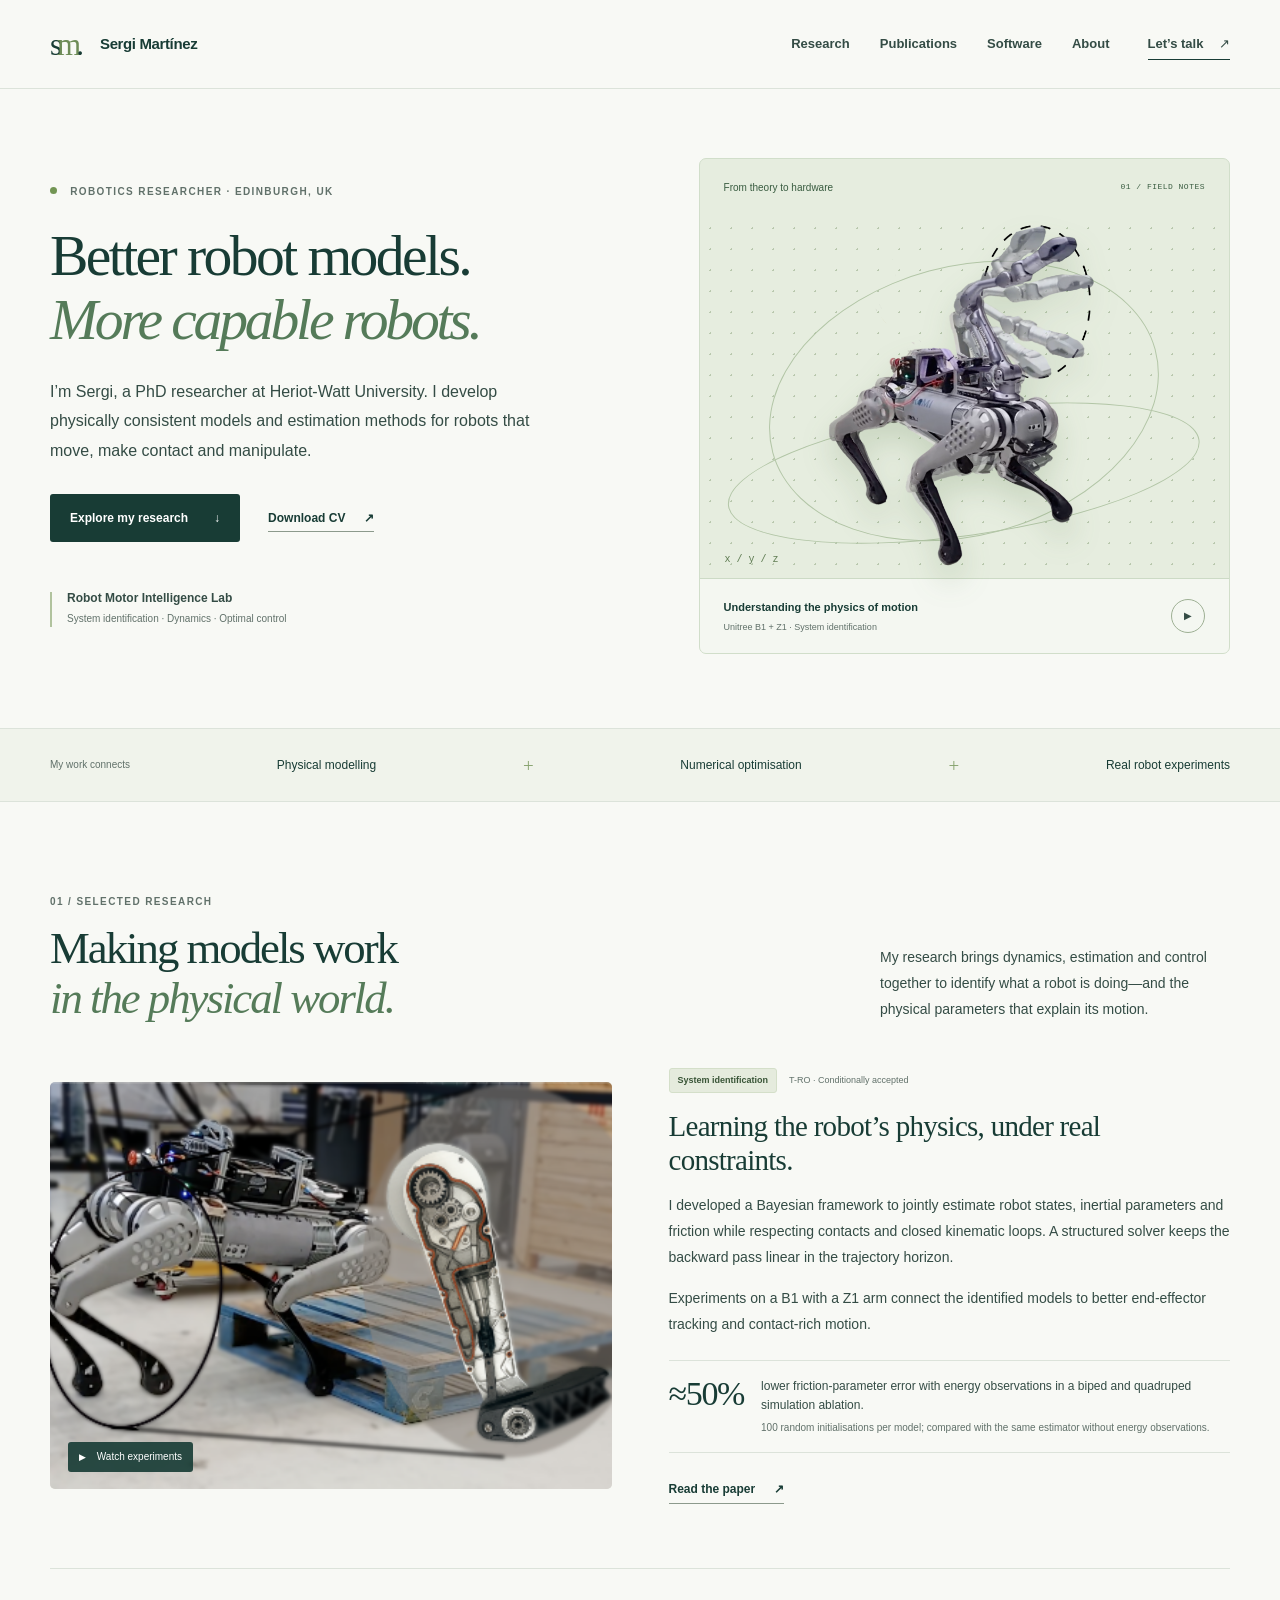
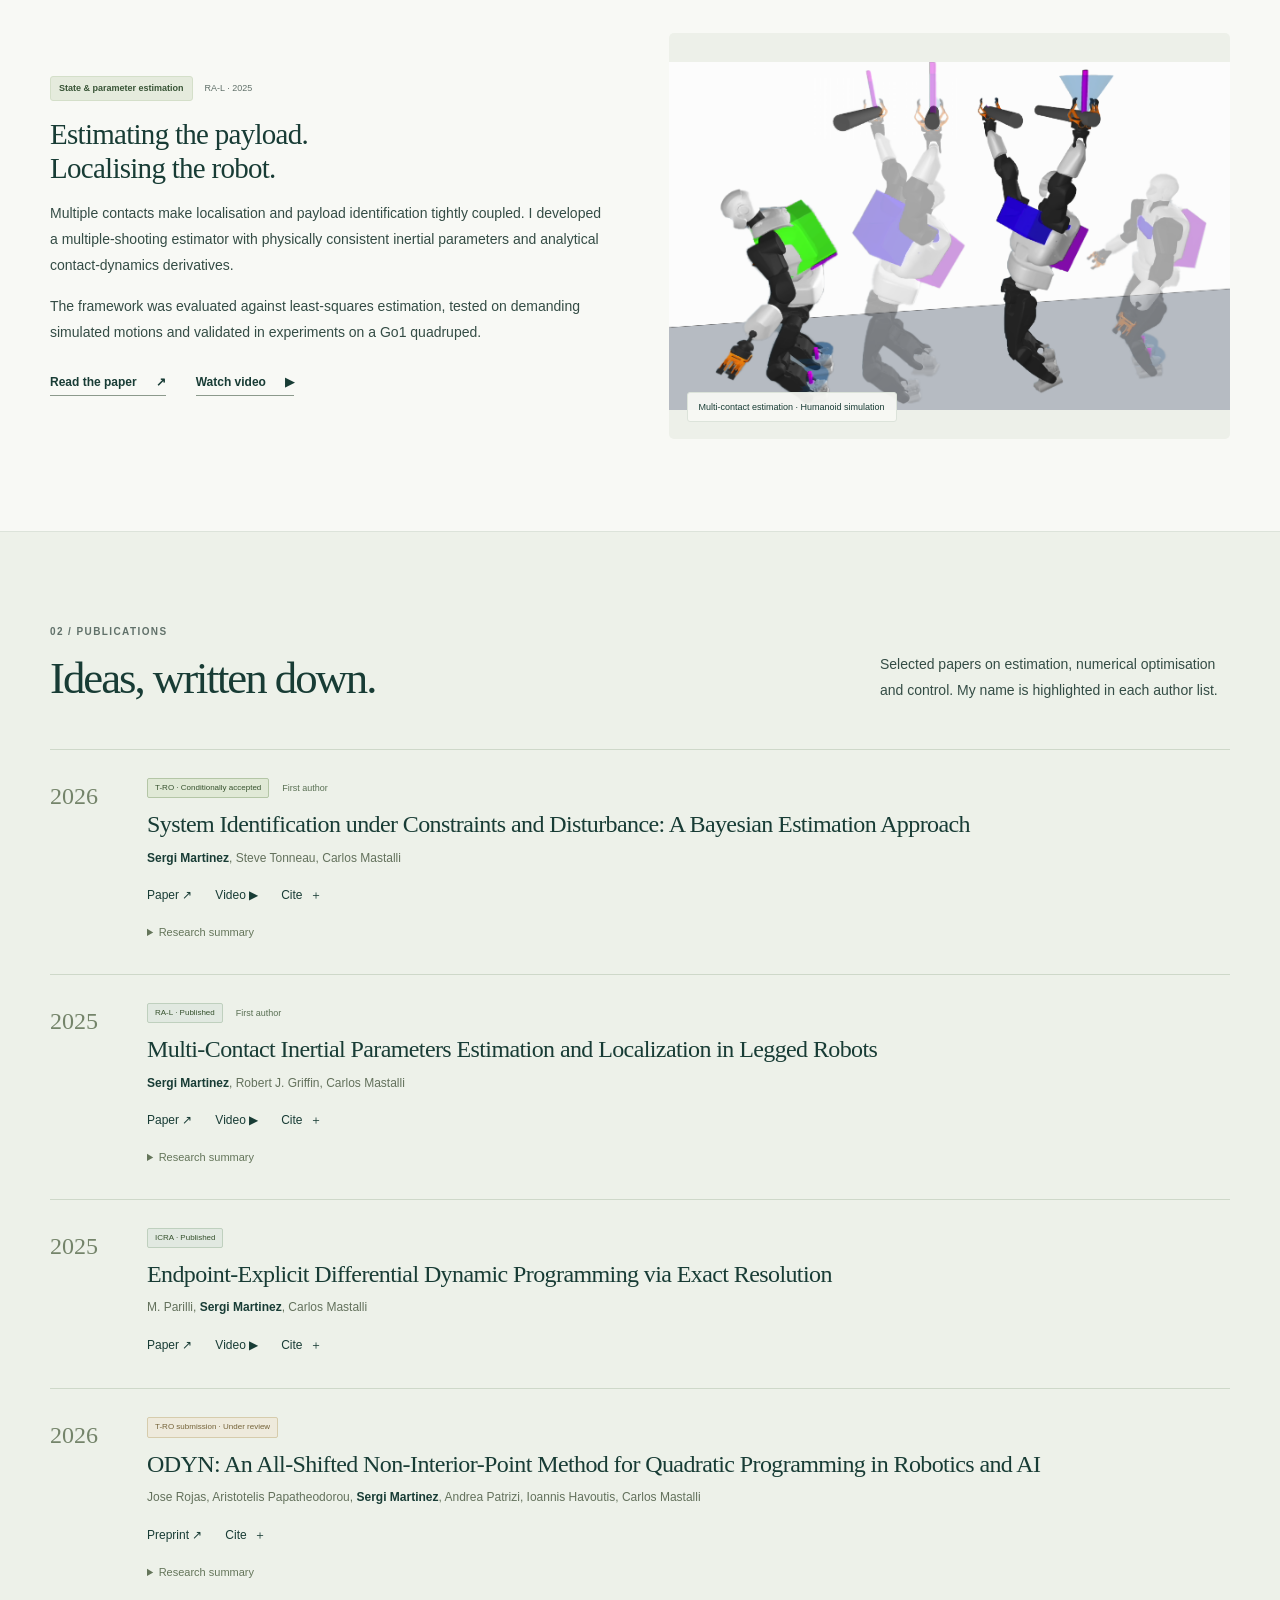
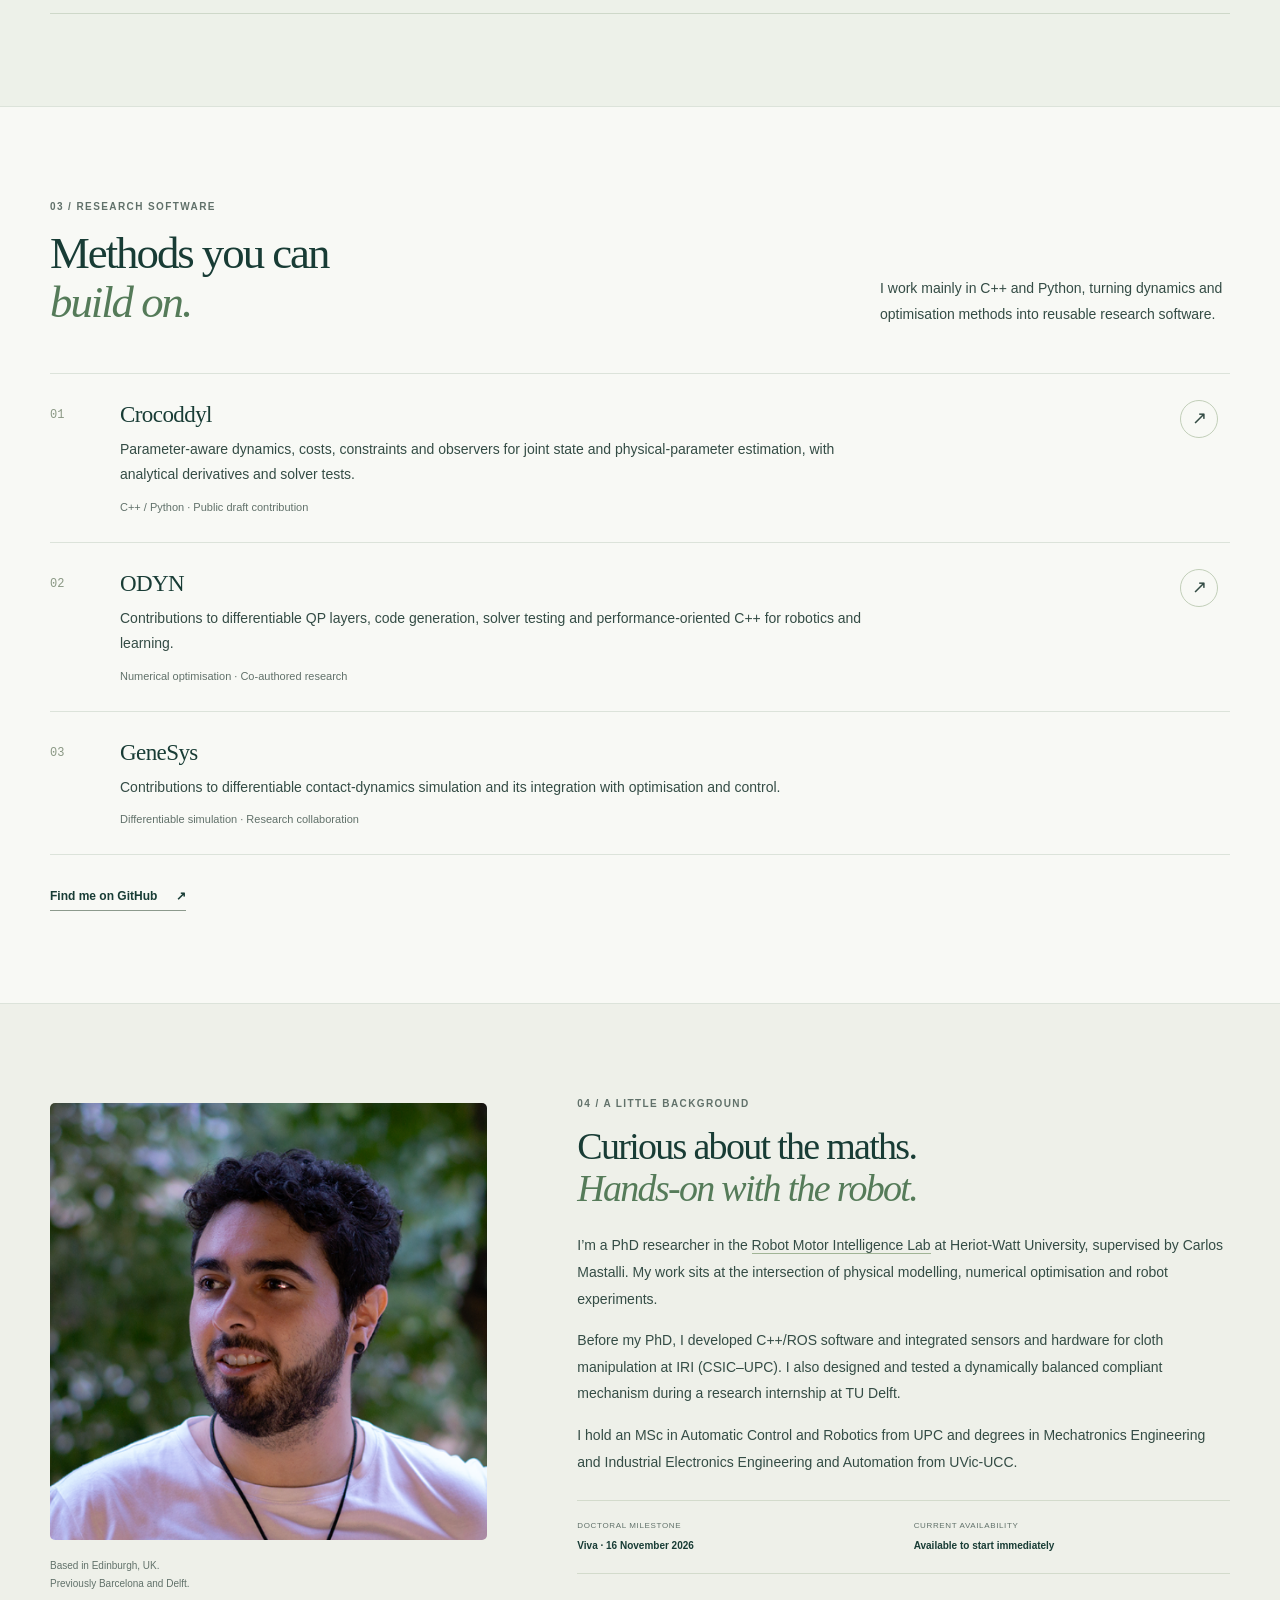
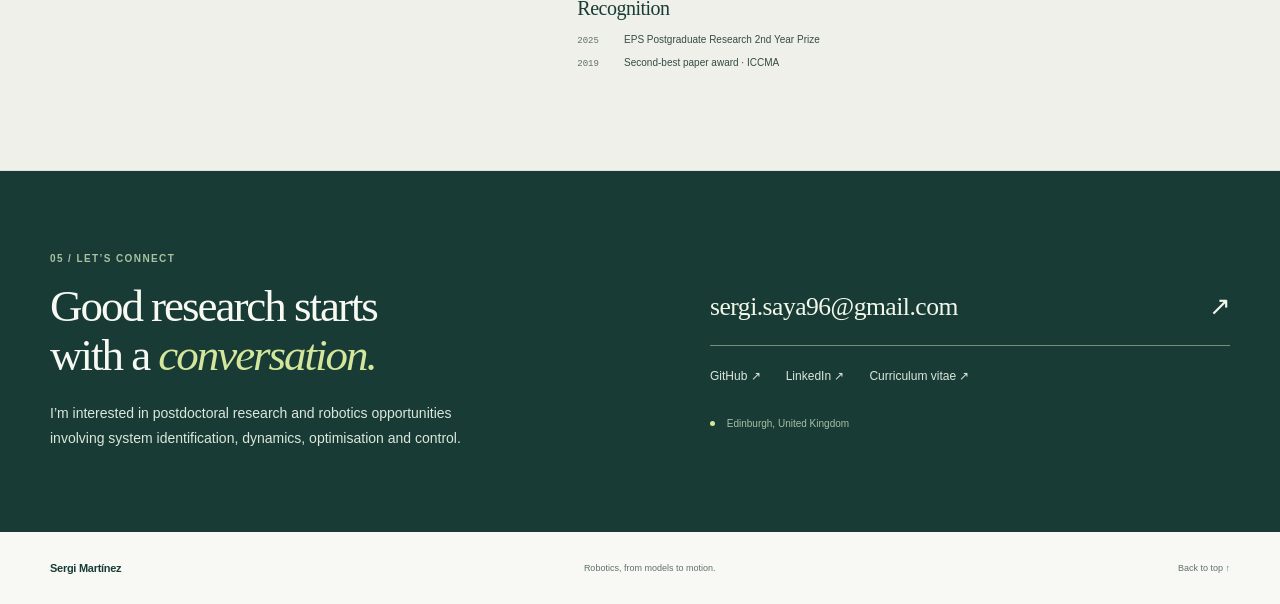
==== index.html @ 13519e44 "Build personal robotics research website" ====
<!doctype html>
<html lang="en">
  <head>
    <meta charset="utf-8" />
    <meta name="viewport" content="width=device-width, initial-scale=1" />
    <meta name="theme-color" content="#143d36" />
    <title>Sergi Martínez — Robotics Researcher</title>
    <meta
      name="description"
      content="Sergi Martínez is a robotics researcher working on system identification, contact dynamics and optimal control. Explore research, publications, software and robot experiments."
    />
    <link rel="canonical" href="https://sergim96.github.io/" />
    <meta property="og:type" content="website" />
    <meta property="og:title" content="Sergi Martínez — Robotics Researcher" />
    <meta
      property="og:description"
      content="Physically consistent models. More capable robots. Research in system identification, dynamics and optimal control."
    />
    <meta property="og:url" content="https://sergim96.github.io/" />
    <meta
      property="og:image"
      content="https://sergim96.github.io/assets/images/system-identification.png"
    />
    <meta name="twitter:card" content="summary_large_image" />
    <link rel="icon" href="assets/favicon.svg" type="image/svg+xml" />
    <link rel="stylesheet" href="assets/style.css" />
    <script src="assets/site.js" defer></script>
    <script type="application/ld+json">
      {
        "@context": "https://schema.org",
        "@type": "Person",
        "name": "Sergi Martínez",
        "url": "https://sergim96.github.io/",
        "image": "https://sergim96.github.io/assets/images/sergi-martinez.png",
        "jobTitle": "Robotics PhD researcher",
        "affiliation": {
          "@type": "CollegeOrUniversity",
          "name": "Heriot-Watt University"
        },
        "sameAs": [
          "https://github.com/Sergim96",
          "https://www.linkedin.com/in/sergi-mart%C3%ADnez-s%C3%A1nchez-69360b156",
          "https://www.romilab.org/team/sergi-martinez"
        ],
        "knowsAbout": [
          "System identification",
          "Robot dynamics",
          "Optimal control",
          "Robotic manipulation"
        ]
      }
    </script>
  </head>
  <body>
    <a class="skip-link" href="#main">Skip to content</a>
    <header class="site-header">
      <div class="container header-inner">
        <a class="wordmark" href="#home" aria-label="Sergi Martínez, home"
          ><span class="brand-mark" aria-hidden="true">s<span>m</span>.</span
          ><span>Sergi Martínez</span></a
        >
        <button
          class="menu-toggle"
          type="button"
          aria-expanded="false"
          aria-controls="main-nav"
        >
          Menu <span aria-hidden="true">＋</span>
        </button>
        <nav id="main-nav" class="main-nav" aria-label="Main navigation">
          <a href="#research">Research</a
          ><a href="#publications">Publications</a
          ><a href="#software">Software</a><a href="#about">About</a>
          <a class="nav-contact" href="#contact"
            >Let’s talk <span aria-hidden="true">↗</span></a
          >
        </nav>
      </div>
    </header>

    <main id="main">
      <section id="home" class="hero container" aria-labelledby="hero-title">
        <div class="hero-copy">
          <p class="eyebrow">
            <span class="status-dot" aria-hidden="true"></span> Robotics
            researcher · Edinburgh, UK
          </p>
          <h1 id="hero-title">
            Better robot models.<br /><em>More capable robots.</em>
          </h1>
          <p class="hero-intro">
            I’m Sergi, a PhD researcher at Heriot-Watt University. I develop
            physically consistent models and estimation methods for robots that
            move, make contact and manipulate.
          </p>
          <div class="hero-actions">
            <a class="button button-dark" href="#research"
              >Explore my research <span aria-hidden="true">↓</span></a
            ><a
              class="text-link"
              href="assets/Sergi-Martinez-CV.pdf"
              target="_blank"
              rel="noopener"
              >Download CV <span aria-hidden="true">↗</span></a
            >
          </div>
          <div class="hero-affiliation">
            <span class="affiliation-line" aria-hidden="true"></span>
            <p>
              <a href="https://www.romilab.org/" target="_blank" rel="noopener"
                >Robot Motor Intelligence Lab</a
              ><br /><span
                >System identification · Dynamics · Optimal control</span
              >
            </p>
          </div>
        </div>
        <figure class="hero-visual">
          <div class="visual-topline">
            <span>From theory to hardware</span
            ><span class="index-label">01 / FIELD NOTES</span>
          </div>
          <div class="robot-stage">
            <span class="orbit orbit-one" aria-hidden="true"></span
            ><span class="orbit orbit-two" aria-hidden="true"></span
            ><img
              src="assets/images/b1-z1.png"
              alt="Unitree B1 quadruped with a Z1 arm, showing the arm’s motion during a manipulation experiment"
              width="532"
              height="650"
              fetchpriority="high"
            /><span class="visual-coordinate" aria-hidden="true"
              >x / y / z</span
            >
          </div>
          <figcaption>
            <div>
              <strong>Understanding the physics of motion</strong
              ><span>Unitree B1 + Z1 · System identification</span>
            </div>
            <a
              class="play-link"
              href="https://youtu.be/ToTYp7mCkOQ"
              data-video="ToTYp7mCkOQ"
              aria-label="Watch system identification research video"
              ><span aria-hidden="true">▶</span></a
            >
          </figcaption>
        </figure>
      </section>

      <div class="research-strip">
        <div class="container strip-inner">
          <span class="strip-label">My work connects</span
          ><span>Physical modelling</span
          ><span class="strip-plus" aria-hidden="true">+</span
          ><span>Numerical optimisation</span
          ><span class="strip-plus" aria-hidden="true">+</span
          ><span>Real robot experiments</span>
        </div>
      </div>

      <section
        id="research"
        class="section container"
        aria-labelledby="research-title"
      >
        <div class="section-heading">
          <div>
            <p class="eyebrow">01 / Selected research</p>
            <h2 id="research-title">
              Making models work<br /><em>in the physical world.</em>
            </h2>
          </div>
          <p class="section-intro">
            My research brings dynamics, estimation and control together to
            identify what a robot is doing—and the physical parameters that
            explain its motion.
          </p>
        </div>
        <article class="research-feature">
          <a
            class="research-image"
            href="https://youtu.be/ToTYp7mCkOQ"
            data-video="ToTYp7mCkOQ"
            aria-label="Watch constrained system identification experiments"
            ><img
              src="assets/images/system-identification.png"
              alt="A Unitree B1 robot stepping onto a platform, with a visualisation of its internal leg mechanism"
              width="480"
              height="285"
              loading="lazy"
            /><span class="image-video-label"
              ><span aria-hidden="true">▶</span> Watch experiments</span
            ></a
          >
          <div class="research-copy">
            <p class="tag-line">
              <span class="tag">System identification</span
              ><span class="venue-note">T-RO · Conditionally accepted</span>
            </p>
            <h3>Learning the robot’s physics, under real constraints.</h3>
            <p>
              I developed a Bayesian framework to jointly estimate robot states,
              inertial parameters and friction while respecting contacts and
              closed kinematic loops. A structured solver keeps the backward
              pass linear in the trajectory horizon.
            </p>
            <p>
              Experiments on a B1 with a Z1 arm connect the identified models to
              better end-effector tracking and contact-rich motion.
            </p>
            <div class="research-result">
              <strong>≈50%</strong>
              <p>
                lower friction-parameter error with energy observations in a
                biped and quadruped simulation ablation.<span
                  >100 random initialisations per model; compared with the same
                  estimator without energy observations.</span
                >
              </p>
            </div>
            <a
              class="text-link"
              href="https://arxiv.org/abs/2602.16358"
              target="_blank"
              rel="noopener"
              >Read the paper <span aria-hidden="true">↗</span></a
            >
          </div>
        </article>
        <article class="research-feature research-feature-reverse">
          <div class="research-image research-image-light">
            <img
              src="assets/images/multi-contact.png"
              alt="A simulated Talos humanoid moving along monkey bars while identifying an unknown payload"
              width="2534"
              height="1570"
              loading="lazy"
            /><span class="image-caption"
              >Multi-contact estimation · Humanoid simulation</span
            >
          </div>
          <div class="research-copy">
            <p class="tag-line">
              <span class="tag">State &amp; parameter estimation</span
              ><span class="venue-note">RA-L · 2025</span>
            </p>
            <h3>Estimating the payload.<br />Localising the robot.</h3>
            <p>
              Multiple contacts make localisation and payload identification
              tightly coupled. I developed a multiple-shooting estimator with
              physically consistent inertial parameters and analytical
              contact-dynamics derivatives.
            </p>
            <p>
              The framework was evaluated against least-squares estimation,
              tested on demanding simulated motions and validated in experiments
              on a Go1 quadruped.
            </p>
            <div class="inline-links">
              <a
                class="text-link"
                href="https://doi.org/10.1109/LRA.2025.3550845"
                target="_blank"
                rel="noopener"
                >Read the paper <span aria-hidden="true">↗</span></a
              ><a
                class="text-link"
                href="https://youtu.be/nDOxTgeK_5o"
                data-video="nDOxTgeK_5o"
                >Watch video <span aria-hidden="true">▶</span></a
              >
            </div>
          </div>
        </article>
      </section>

      <section
        id="publications"
        class="section publications-section"
        aria-labelledby="publications-title"
      >
        <div class="container">
          <div class="section-heading">
            <div>
              <p class="eyebrow">02 / Publications</p>
              <h2 id="publications-title">Ideas, written down.</h2>
            </div>
            <p class="section-intro">
              Selected papers on estimation, numerical optimisation and control.
              My name is highlighted in each author list.
            </p>
          </div>
          <div class="publication-list">
            <article class="publication" id="pub-sysid">
              <span class="publication-year">2026</span>
              <div class="publication-body">
                <p class="publication-status">
                  <span class="status-pill">T-RO · Conditionally accepted</span
                  ><span>First author</span>
                </p>
                <h3>
                  <a
                    href="https://arxiv.org/abs/2602.16358"
                    target="_blank"
                    rel="noopener"
                    >System Identification under Constraints and Disturbance: A
                    Bayesian Estimation Approach</a
                  >
                </h3>
                <p class="authors">
                  <strong>Sergi Martinez</strong>, Steve Tonneau, Carlos
                  Mastalli
                </p>
                <div class="publication-links">
                  <a
                    href="https://arxiv.org/abs/2602.16358"
                    target="_blank"
                    rel="noopener"
                    >Paper ↗</a
                  ><a
                    href="https://youtu.be/ToTYp7mCkOQ"
                    data-video="ToTYp7mCkOQ"
                    >Video ▶</a
                  ><button type="button" data-citation="sysid">
                    Cite <span aria-hidden="true">＋</span>
                  </button>
                </div>
                <details>
                  <summary>Research summary</summary>
                  <p>
                    Joint state and physical-parameter estimation with inverse
                    dynamics, contact and loop-closure constraints, friction
                    models and energy observations. Validated in simulation and
                    on a Unitree B1 with a Z1 arm.
                  </p>
                </details>
              </div>
            </article>
            <article class="publication" id="pub-ral">
              <span class="publication-year">2025</span>
              <div class="publication-body">
                <p class="publication-status">
                  <span class="status-pill status-published"
                    >RA-L · Published</span
                  ><span>First author</span>
                </p>
                <h3>
                  <a
                    href="https://doi.org/10.1109/LRA.2025.3550845"
                    target="_blank"
                    rel="noopener"
                    >Multi-Contact Inertial Parameters Estimation and
                    Localization in Legged Robots</a
                  >
                </h3>
                <p class="authors">
                  <strong>Sergi Martinez</strong>, Robert J. Griffin, Carlos
                  Mastalli
                </p>
                <div class="publication-links">
                  <a
                    href="https://doi.org/10.1109/LRA.2025.3550845"
                    target="_blank"
                    rel="noopener"
                    >Paper ↗</a
                  ><a
                    href="https://youtu.be/nDOxTgeK_5o"
                    data-video="nDOxTgeK_5o"
                    >Video ▶</a
                  ><button type="button" data-citation="ral">
                    Cite <span aria-hidden="true">＋</span>
                  </button>
                </div>
                <details>
                  <summary>Research summary</summary>
                  <p>
                    A structured optimal estimator for robot localisation and
                    payload inertial parameters during multi-contact motion,
                    combining a physically consistent inertial manifold,
                    parametrised Riccati recursion and analytical derivatives.
                  </p>
                </details>
              </div>
            </article>
            <article class="publication" id="pub-icra">
              <span class="publication-year">2025</span>
              <div class="publication-body">
                <p class="publication-status">
                  <span class="status-pill status-published"
                    >ICRA · Published</span
                  >
                </p>
                <h3>
                  <a
                    href="https://ieeexplore.ieee.org/document/11128064"
                    target="_blank"
                    rel="noopener"
                    >Endpoint-Explicit Differential Dynamic Programming via
                    Exact Resolution</a
                  >
                </h3>
                <p class="authors">
                  M. Parilli, <strong>Sergi Martinez</strong>, Carlos Mastalli
                </p>
                <div class="publication-links">
                  <a
                    href="https://ieeexplore.ieee.org/document/11128064"
                    target="_blank"
                    rel="noopener"
                    >Paper ↗</a
                  ><a
                    href="https://youtu.be/RBohdOhgbWw"
                    data-video="RBohdOhgbWw"
                    >Video ▶</a
                  ><button type="button" data-citation="icra">
                    Cite <span aria-hidden="true">＋</span>
                  </button>
                </div>
              </div>
            </article>
            <article class="publication" id="pub-odyn">
              <span class="publication-year">2026</span>
              <div class="publication-body">
                <p class="publication-status">
                  <span class="status-pill status-review"
                    >T-RO submission · Under review</span
                  >
                </p>
                <h3>
                  <a
                    href="https://arxiv.org/abs/2602.16005"
                    target="_blank"
                    rel="noopener"
                    >ODYN: An All-Shifted Non-Interior-Point Method for
                    Quadratic Programming in Robotics and AI</a
                  >
                </h3>
                <p class="authors">
                  Jose Rojas, Aristotelis Papatheodorou,
                  <strong>Sergi Martinez</strong>, Andrea Patrizi, Ioannis
                  Havoutis, Carlos Mastalli
                </p>
                <div class="publication-links">
                  <a
                    href="https://arxiv.org/abs/2602.16005"
                    target="_blank"
                    rel="noopener"
                    >Preprint ↗</a
                  ><button type="button" data-citation="odyn">
                    Cite <span aria-hidden="true">＋</span>
                  </button>
                </div>
                <details>
                  <summary>Research summary</summary>
                  <p>
                    A quadratic programming solver for challenging optimisation
                    problems in robotics and AI, with applications to predictive
                    control, differentiable optimisation layers and contact
                    simulation.
                  </p>
                </details>
              </div>
            </article>
          </div>
        </div>
      </section>

      <section
        id="software"
        class="section container"
        aria-labelledby="software-title"
      >
        <div class="section-heading">
          <div>
            <p class="eyebrow">03 / Research software</p>
            <h2 id="software-title">Methods you can<br /><em>build on.</em></h2>
          </div>
          <p class="section-intro">
            I work mainly in C++ and Python, turning dynamics and optimisation
            methods into reusable research software.
          </p>
        </div>
        <div class="software-list">
          <article class="software-item">
            <span class="software-number">01</span>
            <div>
              <h3>Crocoddyl</h3>
              <p>
                Parameter-aware dynamics, costs, constraints and observers for
                joint state and physical-parameter estimation, with analytical
                derivatives and solver tests.
              </p>
              <span class="software-meta"
                >C++ / Python · Public draft contribution</span
              >
            </div>
            <a
              class="round-link"
              href="https://github.com/loco-3d/crocoddyl/pull/1525"
              target="_blank"
              rel="noopener"
              aria-label="View Crocoddyl draft pull request 1525"
              >↗</a
            >
          </article>
          <article class="software-item">
            <span class="software-number">02</span>
            <div>
              <h3>ODYN</h3>
              <p>
                Contributions to differentiable QP layers, code generation,
                solver testing and performance-oriented C++ for robotics and
                learning.
              </p>
              <span class="software-meta"
                >Numerical optimisation · Co-authored research</span
              >
            </div>
            <a
              class="round-link"
              href="https://arxiv.org/abs/2602.16005"
              target="_blank"
              rel="noopener"
              aria-label="Read the ODYN research paper"
              >↗</a
            >
          </article>
          <article class="software-item">
            <span class="software-number">03</span>
            <div>
              <h3>GeneSys</h3>
              <p>
                Contributions to differentiable contact-dynamics simulation and
                its integration with optimisation and control.
              </p>
              <span class="software-meta"
                >Differentiable simulation · Research collaboration</span
              >
            </div>
          </article>
        </div>
        <a
          class="text-link software-github"
          href="https://github.com/Sergim96"
          target="_blank"
          rel="noopener"
          >Find me on GitHub <span aria-hidden="true">↗</span></a
        >
      </section>

      <section
        id="about"
        class="section about-section"
        aria-labelledby="about-title"
      >
        <div class="container about-grid">
          <div class="about-portrait">
            <img
              src="assets/images/sergi-martinez.png"
              alt="Portrait of Sergi Martínez"
              width="539"
              height="501"
              loading="lazy"
            />
            <p>Based in Edinburgh, UK.<br />Previously Barcelona and Delft.</p>
          </div>
          <div class="about-copy">
            <p class="eyebrow">04 / A little background</p>
            <h2 id="about-title">
              Curious about the maths.<br /><em>Hands-on with the robot.</em>
            </h2>
            <p>
              I’m a PhD researcher in the
              <a href="https://www.romilab.org/" target="_blank" rel="noopener"
                >Robot Motor Intelligence Lab</a
              >
              at Heriot-Watt University, supervised by Carlos Mastalli. My work
              sits at the intersection of physical modelling, numerical
              optimisation and robot experiments.
            </p>
            <p>
              Before my PhD, I developed C++/ROS software and integrated sensors
              and hardware for cloth manipulation at IRI (CSIC–UPC). I also
              designed and tested a dynamically balanced compliant mechanism
              during a research internship at TU Delft.
            </p>
            <p>
              I hold an MSc in Automatic Control and Robotics from UPC and
              degrees in Mechatronics Engineering and Industrial Electronics
              Engineering and Automation from UVic-UCC.
            </p>
            <div class="about-facts">
              <div>
                <span>Doctoral milestone</span
                ><strong>Viva · 16 November 2026</strong>
              </div>
              <div>
                <span>Current availability</span
                ><strong>Available to start immediately</strong>
              </div>
            </div>
            <div class="recognition">
              <h3>Recognition</h3>
              <p><span>2025</span> EPS Postgraduate Research 2nd Year Prize</p>
              <p><span>2019</span> Second-best paper award · ICCMA</p>
            </div>
          </div>
        </div>
      </section>

      <section id="contact" class="contact-section">
        <div class="container contact-grid">
          <div>
            <p class="eyebrow">05 / Let’s connect</p>
            <h2>Good research starts<br />with a <em>conversation.</em></h2>
            <p>
              I’m interested in postdoctoral research and robotics opportunities
              involving system identification, dynamics, optimisation and
              control.
            </p>
          </div>
          <div class="contact-actions">
            <a class="contact-email" href="mailto:sergi.saya96@gmail.com"
              >sergi.saya96@gmail.com <span aria-hidden="true">↗</span></a
            >
            <div class="contact-socials">
              <a
                href="https://github.com/Sergim96"
                target="_blank"
                rel="noopener"
                >GitHub ↗</a
              ><a
                href="https://www.linkedin.com/in/sergi-mart%C3%ADnez-s%C3%A1nchez-69360b156"
                target="_blank"
                rel="noopener"
                >LinkedIn ↗</a
              ><a
                href="assets/Sergi-Martinez-CV.pdf"
                target="_blank"
                rel="noopener"
                >Curriculum vitae ↗</a
              >
            </div>
            <p class="contact-location">
              <span class="status-dot" aria-hidden="true"></span> Edinburgh,
              United Kingdom
            </p>
          </div>
        </div>
      </section>
    </main>

    <footer class="site-footer container">
      <a class="wordmark" href="#home">Sergi Martínez</a>
      <p>Robotics, from models to motion.</p>
      <a href="#home">Back to top ↑</a>
    </footer>
    <dialog
      id="video-dialog"
      class="media-dialog"
      aria-labelledby="video-title"
    >
      <div class="dialog-top">
        <h2 id="video-title">Research in motion</h2>
        <button
          class="dialog-close"
          type="button"
          data-close="video-dialog"
          aria-label="Close video"
        >
          ×
        </button>
      </div>
      <div id="video-player" class="video-player"></div>
      <p>
        <a
          id="video-external"
          href="https://www.youtube.com/"
          target="_blank"
          rel="noopener"
          >Watch on YouTube ↗</a
        >
      </p>
    </dialog>
    <dialog
      id="citation-dialog"
      class="citation-dialog"
      aria-labelledby="citation-title"
    >
      <div class="dialog-top">
        <h2 id="citation-title">Cite this work</h2>
        <button
          class="dialog-close"
          type="button"
          data-close="citation-dialog"
          aria-label="Close citation"
        >
          ×
        </button>
      </div>
      <pre id="citation-text" tabindex="0"></pre>
      <div class="citation-actions">
        <button id="copy-citation" class="button button-dark" type="button">
          Copy BibTeX</button
        ><span id="copy-status" role="status" aria-live="polite"></span>
      </div>
    </dialog>
  </body>
</html>
---- assets/style.css ----
@charset "UTF-8";
:root {
  --paper: #f8f9f5;
  --white: #fff;
  --ink: #183c35;
  --text: #344c45;
  --muted: #61716a;
  --line: #dce3da;
  --green: #dfe9db;
  --lime: #d4e69c;
  --serif: Georgia, "Times New Roman", serif;
  --sans: Inter, -apple-system, BlinkMacSystemFont, "Segoe UI", sans-serif;
  --max: 1180px;
}
* {
  box-sizing: border-box;
}
html {
  scroll-behavior: smooth;
  scroll-padding-top: 105px;
}
body {
  margin: 0;
  background: var(--paper);
  color: var(--text);
  font: 16px/1.65 var(--sans);
  -webkit-font-smoothing: antialiased;
}
button,
a {
  -webkit-tap-highlight-color: transparent;
}
a {
  color: inherit;
  text-decoration: none;
}
button {
  font: inherit;
  color: inherit;
}
button,
a,
summary {
  touch-action: manipulation;
}
a,
button,
summary {
  outline-offset: 5px;
}
a:focus-visible,
button:focus-visible,
summary:focus-visible {
  outline: 2px solid #4f7440;
}
a:hover {
  text-decoration-color: currentColor;
}
img {
  max-width: 100%;
  height: auto;
  display: block;
}
h1,
h2,
h3,
p,
figure {
  margin: 0;
}
h1,
h2,
h3 {
  color: var(--ink);
}
h1,
h2 {
  font-family: var(--serif);
  font-weight: 400;
  letter-spacing: -0.045em;
  line-height: 1.1;
}
h2 {
  font-size: clamp(34px, 3.5vw, 48px);
}
h3 {
  font-size: 24px;
  line-height: 1.28;
  letter-spacing: -0.025em;
  font-weight: 550;
}
h1 em,
h2 em {
  font-weight: 400;
  color: #557b59;
}
p + p {
  margin-top: 15px;
}
.container {
  width: min(var(--max), calc(100% - 96px));
  margin-inline: auto;
}
.skip-link {
  position: fixed;
  z-index: 100;
  left: 15px;
  top: -80px;
  background: var(--ink);
  color: #fff;
  padding: 10px 20px;
}
.skip-link:focus {
  top: 10px;
}
.site-header {
  position: sticky;
  z-index: 20;
  top: 0;
  background: rgba(248, 249, 245, 0.96);
  border-bottom: 1px solid var(--line);
  backdrop-filter: blur(16px);
}
.header-inner {
  height: 88px;
  display: flex;
  align-items: center;
  justify-content: space-between;
  gap: 24px;
}
.wordmark {
  display: inline-flex;
  align-items: center;
  gap: 13px;
  font-weight: 650;
  font-size: 15px;
  letter-spacing: -0.025em;
  color: var(--ink);
}
.brand-mark {
  font-family: var(--serif);
  font-size: 31px;
  font-weight: 400;
  letter-spacing: -5px;
  width: 37px;
  line-height: 1;
}
.brand-mark > span {
  color: #6e8c57;
}
.main-nav {
  display: flex;
  align-items: center;
  gap: 30px;
  font-size: 13px;
  font-weight: 550;
}
.main-nav > a {
  position: relative;
}
.main-nav > a:hover,
.main-nav > a[aria-current] {
  color: #486b3c;
}
.nav-contact {
  border-bottom: 1px solid var(--ink);
  padding: 5px 0;
  margin-left: 8px;
}
.nav-contact span {
  margin-left: 12px;
}
.menu-toggle {
  display: none;
}
.hero {
  display: grid;
  grid-template-columns: 1.1fr 1fr;
  gap: 64px;
  align-items: center;
  padding-top: 69px;
  padding-bottom: 74px;
}
.eyebrow {
  text-transform: uppercase;
  font-size: 10px;
  letter-spacing: 0.14em;
  font-weight: 650;
  color: var(--muted);
  line-height: 1.6;
}
.status-dot {
  width: 7px;
  height: 7px;
  border-radius: 50%;
  background: #729553;
  display: inline-block;
  margin-right: 9px;
  vertical-align: 1px;
}
.hero h1 {
  font-size: clamp(43px, 4.5vw, 62px);
  margin: 24px 0;
  line-height: 1.12;
}
.hero h1 em {
  white-space: nowrap;
  letter-spacing: -0.055em;
}
.hero-intro {
  max-width: 490px;
  font-size: 16px;
  line-height: 1.85;
}
.hero-actions {
  display: flex;
  align-items: center;
  gap: 28px;
  flex-wrap: wrap;
  margin-top: 29px;
}
.button {
  border: 1px solid transparent;
  display: inline-flex;
  align-items: center;
  justify-content: center;
  gap: 26px;
  min-height: 48px;
  padding: 11px 19px;
  border-radius: 3px;
  font-size: 12px;
  font-weight: 600;
  cursor: pointer;
  line-height: 1.5;
}
.button-dark {
  background: var(--ink);
  color: var(--white);
}
.button-dark:hover {
  background: #2e5549;
}
.text-link {
  font-size: 12px;
  font-weight: 600;
  display: inline-flex;
  align-items: center;
  gap: 19px;
  border-bottom: 1px solid #8c9a8c;
  line-height: 2.2;
  color: var(--ink);
}
.text-link:hover {
  border-color: var(--ink);
}
.hero-affiliation {
  display: flex;
  gap: 15px;
  align-items: center;
  margin-top: 47px;
  font-size: 12px;
}
.hero-affiliation a {
  font-weight: 600;
}
.hero-affiliation span:not(.affiliation-line) {
  font-size: 10px;
  color: var(--muted);
}
.affiliation-line {
  height: 35px;
  width: 2px;
  background: #b1c39e;
}
.hero-visual {
  border: 1px solid #d1deca;
  border-radius: 7px;
  background: #e6eddf;
  overflow: hidden;
  align-self: stretch;
  display: flex;
  flex-direction: column;
  min-height: 465px;
}
.visual-topline {
  display: flex;
  justify-content: space-between;
  gap: 16px;
  padding: 21px 24px;
  font-size: 10px;
  color: #395c40;
}
.index-label {
  font-family: monospace;
  font-size: 8px;
  letter-spacing: 0.06em;
  white-space: nowrap;
}
.robot-stage {
  position: relative;
  flex: 1;
  min-height: 338px;
  isolation: isolate;
  background-image: radial-gradient(#b9c8ae 1px, transparent 1px);
  background-size: 21px 21px;
}
.robot-stage > img {
  position: relative;
  height: 360px;
  width: 100%;
  object-fit: contain;
  object-position: center;
  z-index: 2;
  padding: 3px 25px 8px;
  filter: drop-shadow(0 16px 15px #466b3530);
}
.orbit {
  position: absolute;
  left: 50%;
  top: 51%;
  border: 1px solid #b3c6a7;
  border-radius: 50%;
  transform: translate(-50%, -50%) rotate(-15deg);
  z-index: 1;
}
.orbit-one {
  width: 75%;
  height: 75%;
}
.orbit-two {
  width: 90%;
  height: 35%;
  top: 71%;
  transform: translate(-50%, -50%) rotate(-8deg);
}
.visual-coordinate {
  position: absolute;
  bottom: 13px;
  left: 25px;
  font: 10px monospace;
  color: #5d7a50;
}
.hero-visual figcaption {
  display: flex;
  align-items: center;
  justify-content: space-between;
  gap: 15px;
  padding: 19px 24px;
  background: rgba(255, 255, 255, 0.56);
  border-top: 1px solid #ccdac5;
}
.hero-visual figcaption strong {
  display: block;
  color: var(--ink);
  font-size: 11px;
  font-weight: 600;
}
.hero-visual figcaption div > span {
  display: block;
  font-size: 9px;
  color: var(--muted);
  margin-top: 4px;
}
.play-link {
  height: 34px;
  width: 34px;
  display: grid;
  place-items: center;
  border: 1px solid #9eb094;
  border-radius: 50%;
  font-size: 10px;
  flex-shrink: 0;
}
.play-link:hover {
  background: var(--ink);
  color: #fff;
}
.research-strip {
  border-block: 1px solid var(--line);
  background: #f0f3eb;
}
.strip-inner {
  display: flex;
  align-items: center;
  justify-content: space-between;
  gap: 16px;
  min-height: 72px;
  color: var(--ink);
  font-size: 12px;
  font-weight: 500;
}
.strip-label {
  font-size: 10px;
  color: var(--muted);
  font-weight: 400;
}
.strip-plus {
  font-family: var(--serif);
  font-size: 19px;
  color: #87a36e;
}
.section {
  padding-block: 92px;
}
.section-heading {
  display: flex;
  align-items: flex-end;
  justify-content: space-between;
  gap: 70px;
  margin-bottom: 45px;
}
.section-heading h2 {
  margin-top: 14px;
}
.section-intro {
  max-width: 350px;
  font-size: 14px;
  line-height: 1.85;
}
.research-feature {
  display: grid;
  grid-template-columns: 1fr 1fr;
  gap: 57px;
  align-items: center;
}
.research-feature + .research-feature {
  margin-top: 64px;
  padding-top: 64px;
  border-top: 1px solid var(--line);
}
.research-image {
  position: relative;
  min-width: 0;
  display: block;
  overflow: hidden;
  border-radius: 5px;
  background: #e9e9e2;
  aspect-ratio: 1.38;
}
.research-image > img {
  width: 100%;
  height: 100%;
  object-fit: cover;
}
.research-image:hover .image-video-label {
  background: #183c35;
}
.image-video-label,
.image-caption {
  position: absolute;
  left: 18px;
  bottom: 17px;
  border-radius: 3px;
  padding: 7px 11px;
  color: #fff;
  font-size: 10px;
  background: #183c35e8;
}
.image-video-label > span {
  margin-right: 8px;
  font-size: 9px;
}
.research-image-light {
  background: #edf0e9;
}
.research-image-light > img {
  object-fit: contain;
}
.image-caption {
  background: #f8f9f5ed;
  color: var(--ink);
  border: 1px solid var(--line);
  font-size: 9px;
}
.research-copy h3 {
  font-family: var(--serif);
  font-size: 29px;
  font-weight: 400;
  line-height: 1.18;
  margin: 16px 0;
}
.research-copy > p:not(.tag-line) {
  font-size: 14px;
  line-height: 1.85;
}
.tag-line {
  display: flex;
  align-items: center;
  gap: 12px;
  flex-wrap: wrap;
  font-size: 9px;
}
.tag {
  background: #e5ebdd;
  border: 1px solid #d4dfc9;
  padding: 4px 8px;
  border-radius: 3px;
  color: #385436;
  font-weight: 550;
}
.venue-note {
  color: var(--muted);
  font-size: 9px;
}
.research-result {
  margin-block: 22px;
  display: flex;
  gap: 17px;
  align-items: flex-start;
  padding: 16px 0;
  border-block: 1px solid var(--line);
}
.research-result > strong {
  font: 34px/1 var(--serif);
  letter-spacing: -0.04em;
  color: var(--ink);
  flex-shrink: 0;
}
.research-result > p {
  font-size: 12px;
  line-height: 1.6;
}
.research-result p > span {
  display: block;
  font-size: 10px;
  color: var(--muted);
  margin-top: 5px;
}
.research-feature-reverse > .research-image {
  order: 2;
}
.inline-links {
  display: flex;
  gap: 30px;
  margin-top: 23px;
  flex-wrap: wrap;
}
.publications-section {
  background: #edf1e9;
  border-block: 1px solid var(--line);
}
.publication {
  display: grid;
  grid-template-columns: 70px 1fr;
  gap: 27px;
  padding: 28px 0;
  border-top: 1px solid #ced8c9;
}
.publication:last-child {
  border-bottom: 1px solid #ced8c9;
}
.publication-year {
  font-family: var(--serif);
  font-size: 24px;
  line-height: 1.5;
  color: #74846a;
}
.publication h3 {
  font-family: var(--serif);
  font-size: 24px;
  font-weight: 400;
  line-height: 1.3;
  max-width: 920px;
  margin: 11px 0 8px;
}
.publication h3 > a:hover {
  text-decoration: underline;
  text-decoration-thickness: 1px;
  text-underline-offset: 4px;
}
.publication-status {
  display: flex;
  align-items: center;
  gap: 13px;
  font-size: 9px;
  color: #5a7054;
}
.status-pill {
  border: 1px solid #b4c6a6;
  border-radius: 2px;
  padding: 3px 7px;
  background: #e0e9d6;
  color: #36522e;
  font-size: 8px;
  line-height: 1.6;
}
.status-published {
  background: #e1e9e1;
  border-color: #bfd0be;
}
.status-review {
  background: #eeeadc;
  border-color: #d6ccac;
  color: #756339;
}
.authors {
  font-size: 12px;
  color: #63715c;
}
.authors strong {
  font-weight: 600;
  color: var(--ink);
}
.publication-links {
  display: flex;
  gap: 23px;
  align-items: center;
  margin-top: 13px;
  font-size: 12px;
  color: var(--ink);
}
.publication-links a,
.publication-links button {
  min-height: 29px;
  display: inline-flex;
  align-items: center;
}
.publication-links a:hover {
  text-decoration: underline;
}
.publication-links button {
  border: 0;
  background: none;
  padding: 0;
  cursor: pointer;
  gap: 7px;
  font-size: 12px;
}
html:not(.js) [data-citation] {
  display: none;
}
.publication-links button:hover {
  text-decoration: underline;
}
.publication details {
  margin-top: 9px;
  font-size: 11px;
}
.publication summary {
  cursor: pointer;
  display: list-item;
  color: #64755a;
  font-size: 11px;
  width: max-content;
  padding: 4px 0;
}
.publication details > p {
  padding: 10px 0 0;
  max-width: 780px;
  font-size: 13px;
  line-height: 1.85;
}
.software-list {
  border-top: 1px solid var(--line);
}
.software-item {
  display: grid;
  grid-template-columns: 50px 1fr 50px;
  gap: 20px;
  padding: 26px 0;
  border-bottom: 1px solid var(--line);
  align-items: start;
}
.software-number {
  font: 12px/2.6 monospace;
  color: #8a9884;
}
.software-item h3 {
  font-size: 23px;
  font-family: var(--serif);
  font-weight: 400;
  margin-bottom: 8px;
}
.software-item p {
  font-size: 14px;
  max-width: 770px;
  line-height: 1.8;
}
.software-meta {
  display: block;
  font-size: 11px;
  color: var(--muted);
  margin-top: 10px;
}
.round-link {
  display: grid;
  place-items: center;
  width: 38px;
  height: 38px;
  border: 1px solid #c2cfb9;
  border-radius: 50%;
  font-size: 18px;
}
.round-link:hover {
  background: var(--ink);
  color: white;
}
.software-github {
  margin-top: 28px;
}
.about-section {
  background: #eef0e9;
  border-block: 1px solid var(--line);
}
.about-grid {
  display: grid;
  grid-template-columns: 0.67fr 1fr;
  gap: 90px;
  align-items: start;
}
.about-portrait {
  padding-top: 7px;
}
.about-portrait img {
  border-radius: 5px;
  width: 100%;
  aspect-ratio: 1;
  object-fit: cover;
  object-position: center top;
}
.about-portrait > p {
  font-size: 10px;
  line-height: 1.8;
  color: var(--muted);
  margin-top: 17px;
}
.about-copy h2 {
  font-size: 38px;
  margin: 14px 0 23px;
}
.about-copy > p:not(.eyebrow) {
  font-size: 14px;
  line-height: 1.9;
}
.about-copy > p > a {
  border-bottom: 1px solid #a1b496;
}
.about-facts {
  display: grid;
  grid-template-columns: 1fr 1fr;
  gap: 20px;
  border-block: 1px solid #d3dbcc;
  margin-top: 25px;
  padding-block: 18px;
}
.about-facts span {
  display: block;
  text-transform: uppercase;
  font-size: 8px;
  letter-spacing: 0.08em;
  color: var(--muted);
}
.about-facts strong {
  font-size: 10px;
  font-weight: 550;
  color: var(--ink);
  display: block;
  margin-top: 6px;
}
.recognition {
  margin-top: 23px;
}
.recognition h3 {
  font: 20px var(--serif);
  margin-bottom: 12px;
}
.recognition > p {
  font-size: 10px;
  margin: 6px 0;
}
.recognition > p > span {
  display: inline-block;
  width: 44px;
  color: var(--muted);
  font-family: monospace;
  font-size: 9px;
}
.contact-section {
  padding-block: 80px;
  background: var(--ink);
  color: #dce6db;
}
.contact-grid {
  display: grid;
  grid-template-columns: 1fr 1fr;
  gap: 90px;
  align-items: center;
}
.contact-section h2 {
  color: #f8f9f3;
  font-size: 45px;
  margin: 15px 0 20px;
}
.contact-section h2 em {
  color: var(--lime);
}
.contact-section .eyebrow {
  color: #a9c1a1;
}
.contact-section p:not(.eyebrow) {
  font-size: 14px;
  line-height: 1.85;
  max-width: 420px;
}
.contact-actions {
  padding-left: 25px;
}
.contact-email {
  font-family: var(--serif);
  font-size: clamp(19px, 2vw, 27px);
  letter-spacing: -0.02em;
  display: flex;
  justify-content: space-between;
  gap: 20px;
  padding-block: 17px;
  border-bottom: 1px solid #749177;
  color: #f2f7e9;
}
.contact-email:hover {
  color: var(--lime);
}
.contact-socials {
  display: flex;
  gap: 25px;
  font-size: 12px;
  margin: 21px 0 28px;
  flex-wrap: wrap;
}
.contact-socials a:hover {
  text-decoration: underline;
}
.contact-location {
  font-size: 10px !important;
  color: #a6bfa5;
}
.contact-location .status-dot {
  background: var(--lime);
  width: 5px;
  height: 5px;
}
.site-footer {
  display: flex;
  justify-content: space-between;
  align-items: center;
  gap: 24px;
  padding-block: 27px;
  font-size: 9px;
  color: var(--muted);
}
.site-footer .wordmark {
  font-size: 11px;
}
.site-footer > a:last-child {
  font-size: 9px;
}
.site-footer > a:last-child:hover {
  text-decoration: underline;
}
.media-dialog,
.citation-dialog {
  position: fixed;
  border: 1px solid var(--line);
  border-radius: 7px;
  background: var(--paper);
  padding: 22px;
  color: var(--text);
  max-height: 90dvh;
  max-width: calc(100vw - 32px);
  overflow: auto;
}
.media-dialog {
  width: 920px;
}
.citation-dialog {
  width: 740px;
}
.media-dialog::backdrop,
.citation-dialog::backdrop {
  background: rgba(10, 30, 22, 0.78);
  backdrop-filter: blur(4px);
}
.dialog-top {
  display: flex;
  align-items: center;
  justify-content: space-between;
  gap: 20px;
  margin-bottom: 17px;
}
.dialog-top h2 {
  font: 25px var(--serif);
  letter-spacing: -0.02em;
}
.dialog-close {
  border: 1px solid #b7c7ad;
  border-radius: 50%;
  background: none;
  cursor: pointer;
  width: 35px;
  height: 35px;
  font-size: 24px;
  line-height: 1;
}
.dialog-close:hover {
  background: var(--green);
}
.video-player {
  aspect-ratio: 16/9;
  background: #142a21;
  border-radius: 3px;
  overflow: hidden;
}
.video-player iframe {
  width: 100%;
  height: 100%;
  border: 0;
}
.media-dialog > p {
  margin-top: 15px;
  font-size: 12px;
}
.citation-dialog pre {
  padding: 20px;
  background: #edf1e7;
  border: 1px solid var(--line);
  font: 11px/1.8 monospace;
  white-space: pre-wrap;
  overflow-wrap: anywhere;
  max-height: 50dvh;
  overflow: auto;
}
.citation-actions {
  display: flex;
  align-items: center;
  gap: 20px;
  margin-top: 18px;
  font-size: 11px;
}
body.dialog-open {
  overflow: hidden;
}
@media (min-width: 1500px) {
  .hero {
    padding-top: 82px;
    padding-bottom: 85px;
  }
  .hero h1 {
    font-size: 64px;
  }
}
@media (max-width: 1120px) {
  .container {
    width: calc(100% - 64px);
  }
  .hero {
    gap: 35px;
  }
  .hero h1 {
    font-size: 48px;
  }
  .hero h1 em {
    white-space: normal;
  }
  .hero-intro {
    font-size: 14px;
  }
  .main-nav {
    gap: 23px;
  }
  .hero-visual {
    min-height: 440px;
  }
  .robot-stage > img {
    height: 335px;
  }
  .robot-stage {
    min-height: 310px;
  }
  .section-heading {
    gap: 45px;
  }
  .research-feature {
    gap: 36px;
  }
  .research-copy h3 {
    font-size: 27px;
  }
  .about-grid {
    gap: 55px;
  }
  .contact-grid {
    gap: 45px;
  }
  .contact-actions {
    padding-left: 0;
  }
  .contact-section h2 {
    font-size: 40px;
  }
}
@media (max-width: 780px) {
  html {
    scroll-padding-top: 85px;
  }
  .container {
    width: calc(100% - 40px);
  }
  .header-inner {
    height: auto;
    min-height: 72px;
    flex-wrap: wrap;
    gap: 0;
  }
  .wordmark {
    font-size: 14px;
  }
  .main-nav {
    width: 100%;
    gap: 16px;
    padding: 6px 0 17px;
    flex-wrap: wrap;
    justify-content: space-between;
    font-size: 11px;
  }
  .nav-contact {
    margin-left: 0;
    padding: 0;
  }
  .js .menu-toggle {
    display: flex;
    align-items: center;
    gap: 14px;
    background: none;
    border: 1px solid var(--line);
    border-radius: 3px;
    font-size: 11px;
    padding: 7px 11px;
    cursor: pointer;
  }
  .js .main-nav {
    display: none;
  }
  .js .main-nav.is-open {
    display: flex;
  }
  .hero {
    grid-template-columns: 1fr;
    padding-block: 43px;
    gap: 34px;
  }
  .hero h1 {
    font-size: clamp(41px, 8vw, 64px);
    max-width: 640px;
    margin-block: 19px;
  }
  .hero h1 em {
    white-space: normal;
  }
  .hero-intro {
    font-size: 14px;
    max-width: 560px;
  }
  .hero-actions {
    margin-top: 24px;
  }
  .hero-affiliation {
    margin-top: 29px;
  }
  .hero-visual {
    min-height: 430px;
    max-width: 580px;
    width: 100%;
    justify-self: center;
  }
  .robot-stage > img {
    height: 330px;
  }
  .visual-topline {
    padding: 17px 22px;
  }
  .hero-visual figcaption {
    padding: 16px 22px;
  }
  .strip-inner {
    min-height: 74px;
    gap: 10px;
    font-size: 9px;
    flex-wrap: wrap;
    justify-content: center;
    padding-block: 14px;
  }
  .strip-label {
    width: 100%;
    text-align: center;
    font-size: 8px;
  }
  .strip-plus {
    font-size: 15px;
  }
  .section {
    padding-block: 60px;
  }
  .section-heading {
    display: block;
    margin-bottom: 31px;
  }
  .section-heading h2 {
    margin-top: 11px;
  }
  .section-intro {
    font-size: 14px;
    margin-top: 20px;
    max-width: 510px;
  }
  .research-feature {
    grid-template-columns: 1fr;
    gap: 25px;
  }
  .research-feature + .research-feature {
    margin-top: 39px;
    padding-top: 39px;
  }
  .research-feature-reverse > .research-image {
    order: 0;
  }
  .research-image {
    aspect-ratio: 1.55;
  }
  .research-copy h3 {
    font-size: 30px;
    max-width: 480px;
  }
  .research-copy > p:not(.tag-line) {
    font-size: 14px;
  }
  .research-result > p {
    font-size: 11px;
  }
  .research-result p > span {
    font-size: 9px;
  }
  .publication {
    grid-template-columns: 43px 1fr;
    gap: 13px;
    padding-block: 24px;
  }
  .publication-year {
    font-size: 19px;
  }
  .publication h3 {
    font-size: 21px;
  }
  .publication-status {
    gap: 9px;
    flex-wrap: wrap;
  }
  .authors {
    font-size: 12px;
    line-height: 1.9;
  }
  .publication-links {
    font-size: 11px;
    gap: 22px;
  }
  .publication-links button {
    font-size: 11px;
  }
  .publication summary {
    font-size: 10px;
  }
  .software-item {
    grid-template-columns: 28px 1fr 35px;
    gap: 12px;
  }
  .software-item h3 {
    font-size: 24px;
  }
  .software-item p {
    font-size: 14px;
  }
  .round-link {
    width: 33px;
    height: 33px;
  }
  .about-grid {
    grid-template-columns: 1fr;
    gap: 35px;
  }
  .about-portrait {
    display: flex;
    gap: 24px;
    align-items: center;
    padding: 0;
  }
  .about-portrait img {
    width: 130px;
    flex-shrink: 0;
  }
  .about-portrait > p {
    font-size: 11px;
  }
  .about-copy h2 {
    font-size: 36px;
  }
  .about-copy > p:not(.eyebrow) {
    font-size: 14px;
  }
  .about-facts strong {
    font-size: 10px;
  }
  .contact-section {
    padding-block: 57px;
  }
  .contact-grid {
    grid-template-columns: 1fr;
    gap: 33px;
  }
  .contact-section h2 {
    font-size: 39px;
  }
  .contact-section p:not(.eyebrow) {
    font-size: 14px;
  }
  .contact-email {
    font-size: clamp(19px, 5vw, 30px);
  }
  .contact-socials {
    font-size: 11px;
    gap: 24px;
  }
  .site-footer {
    flex-wrap: wrap;
    gap: 12px;
    padding-block: 23px;
  }
  .site-footer > p {
    display: none;
  }
  .dialog-top h2 {
    font-size: 22px;
  }
  .media-dialog,
  .citation-dialog {
    padding: 15px;
  }
  .citation-dialog pre {
    padding: 13px;
    font-size: 10px;
  }
  .citation-actions {
    gap: 13px;
  }
}
@media (prefers-reduced-motion: reduce) {
  html {
    scroll-behavior: auto;
  }
  *,
  *::before,
  *::after {
    animation-duration: 0.01ms !important;
    transition-duration: 0.01ms !important;
  }
}
@media print {
  .site-header,
  .hero-visual,
  .research-image,
  .contact-section,
  .site-footer,
  .hero-actions,
  .publication-links,
  .software-github,
  .round-link,
  .about-portrait,
  dialog {
    display: none !important;
  }
  .container {
    width: 100%;
  }
  .section,
  .hero {
    padding: 20px 0;
  }
  .hero,
  .research-feature,
  .about-grid {
    display: block;
  }
  .research-strip {
    display: none;
  }
  .section-heading {
    margin-bottom: 20px;
  }
  .publication,
  .software-item {
    break-inside: avoid;
  }
  .about-section,
  .publications-section,
  body {
    background: #fff;
  }
  .publication details {
    display: none;
  }
  .hero h1 {
    font-size: 36px;
  }
  .research-feature + .research-feature {
    margin-top: 20px;
    padding-top: 20px;
  }
}
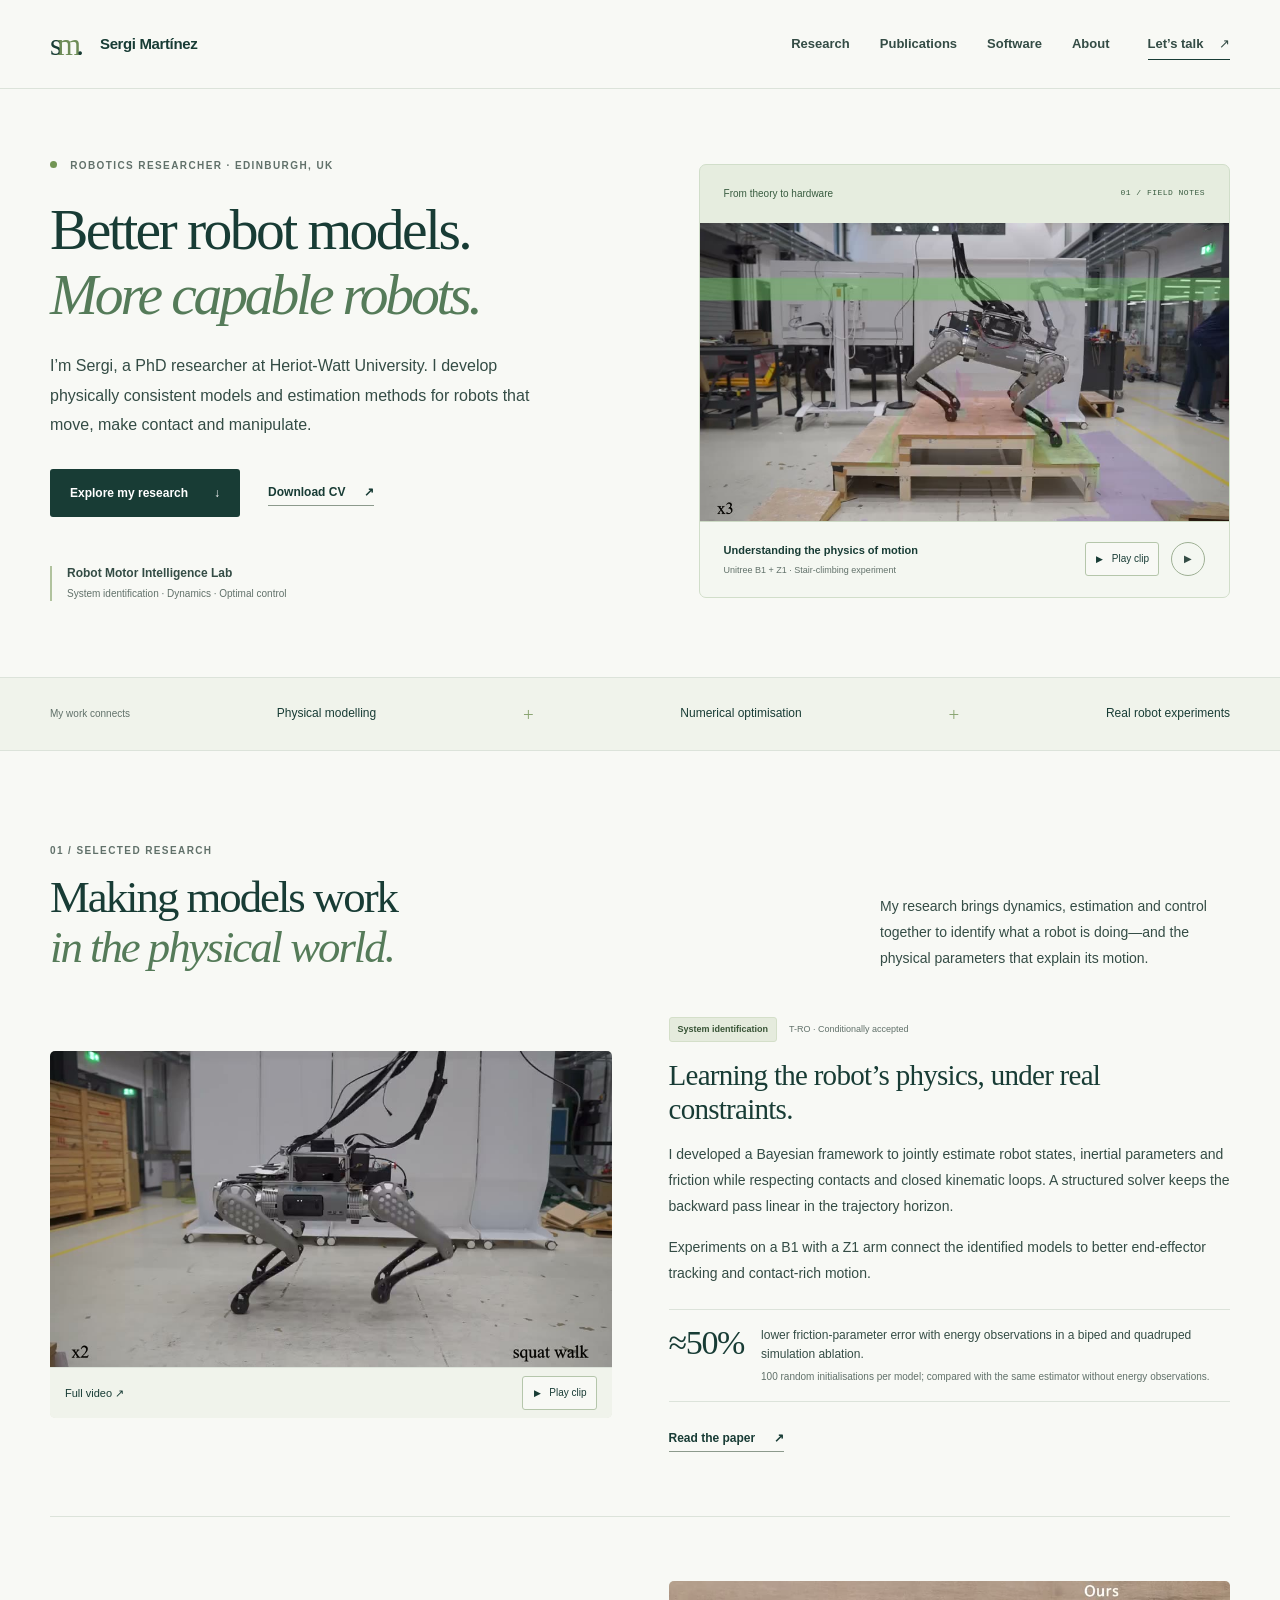
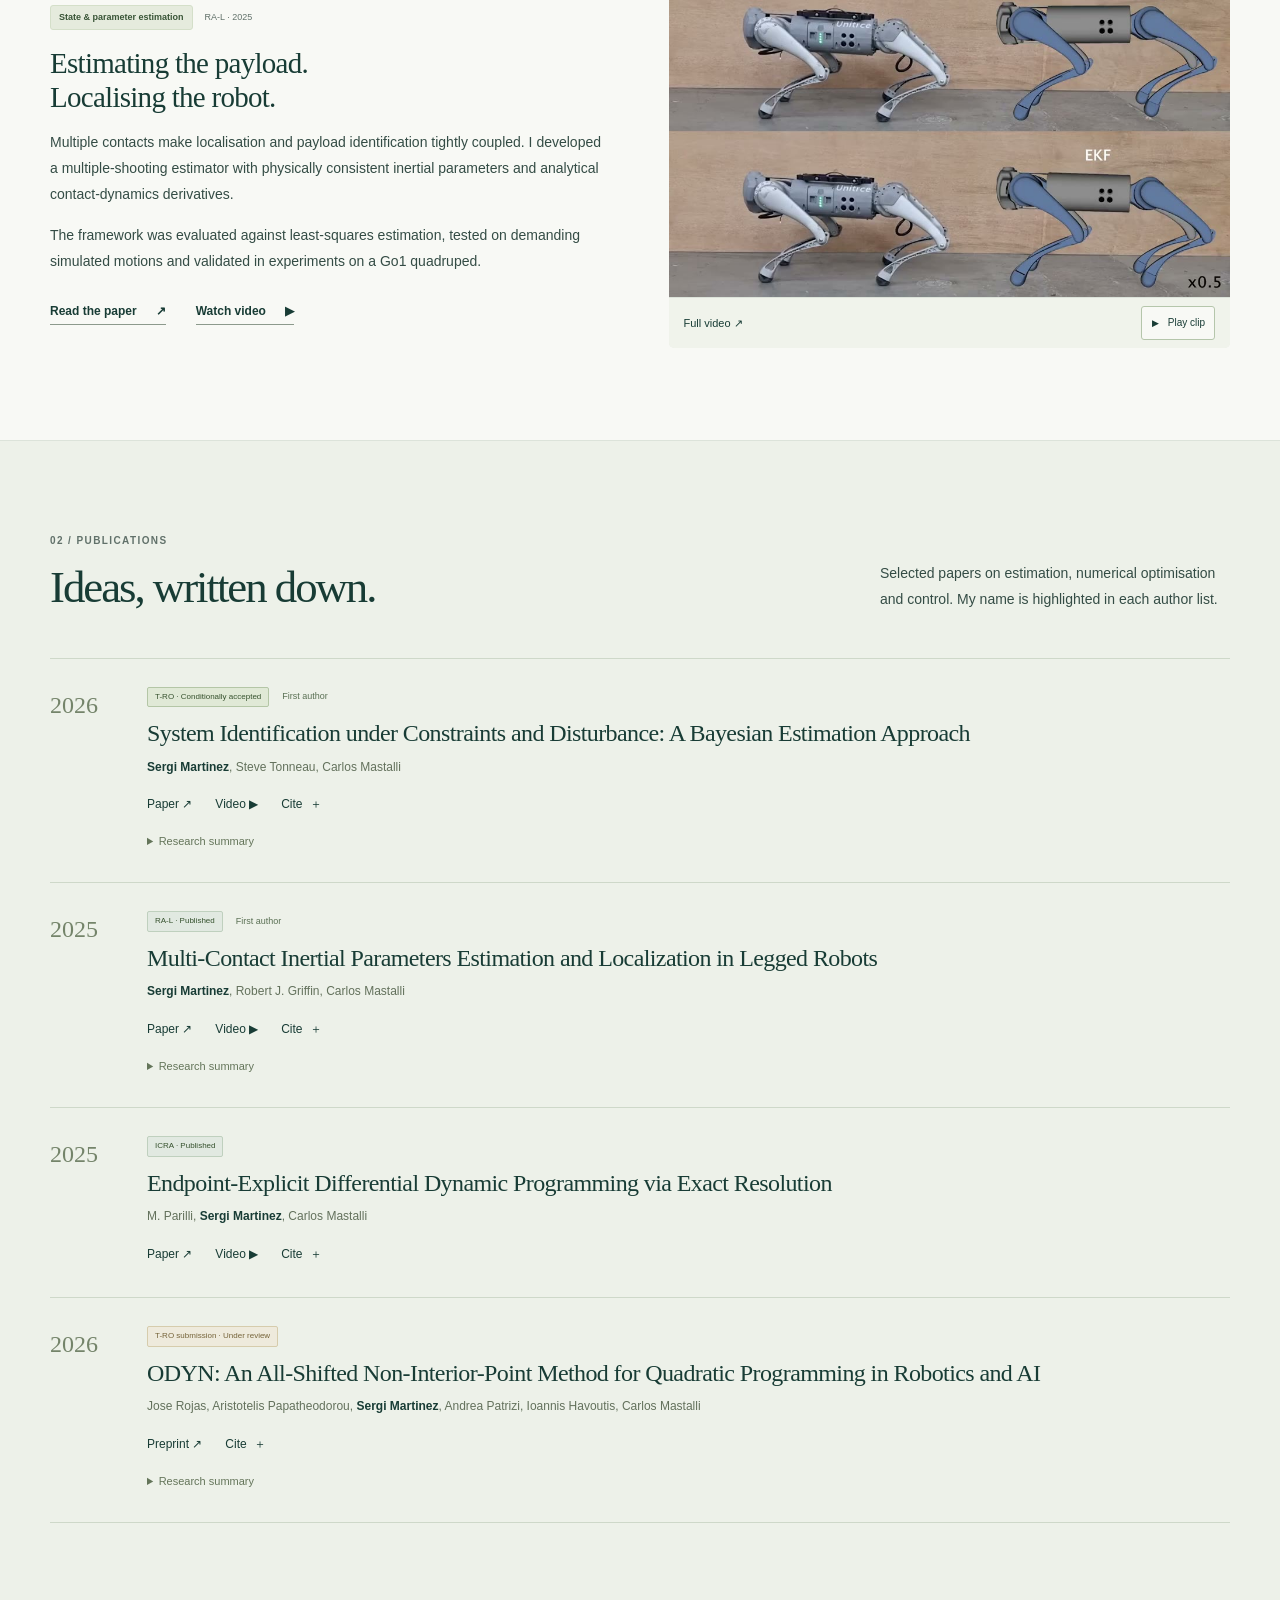
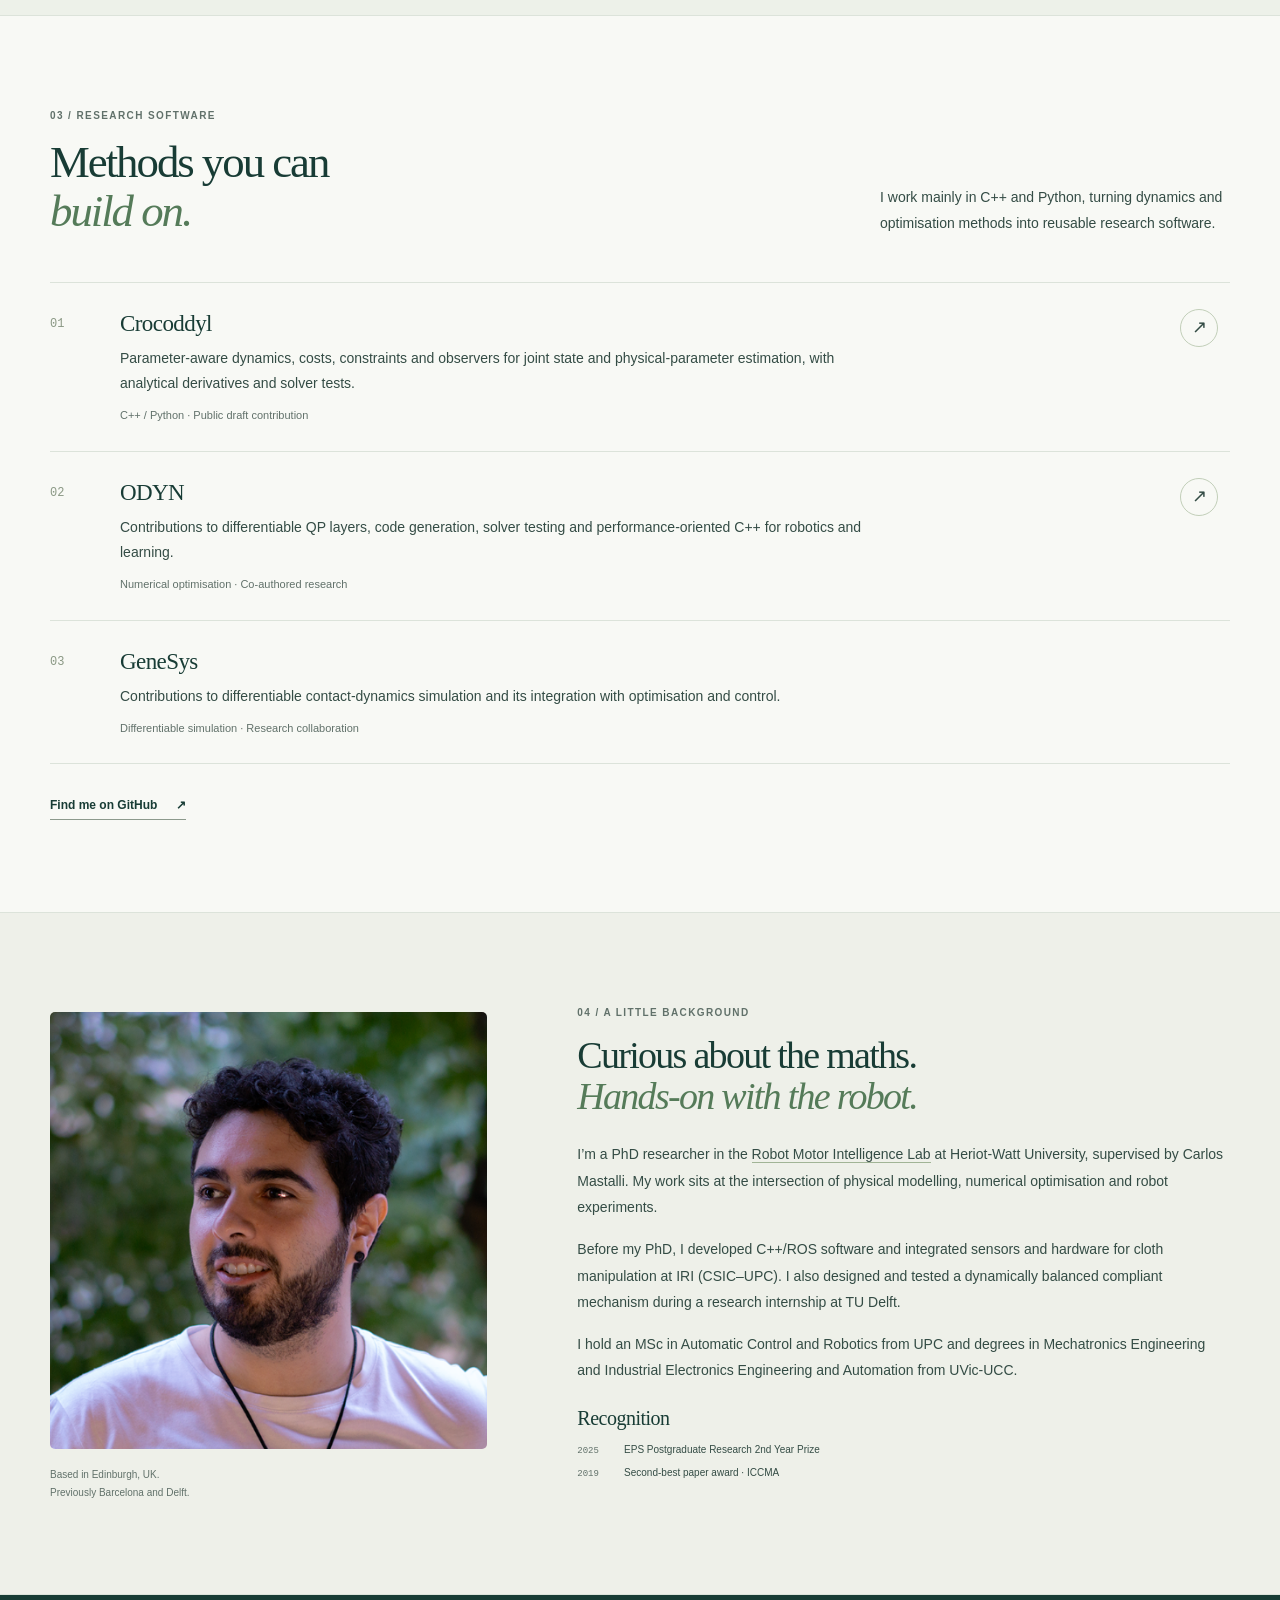
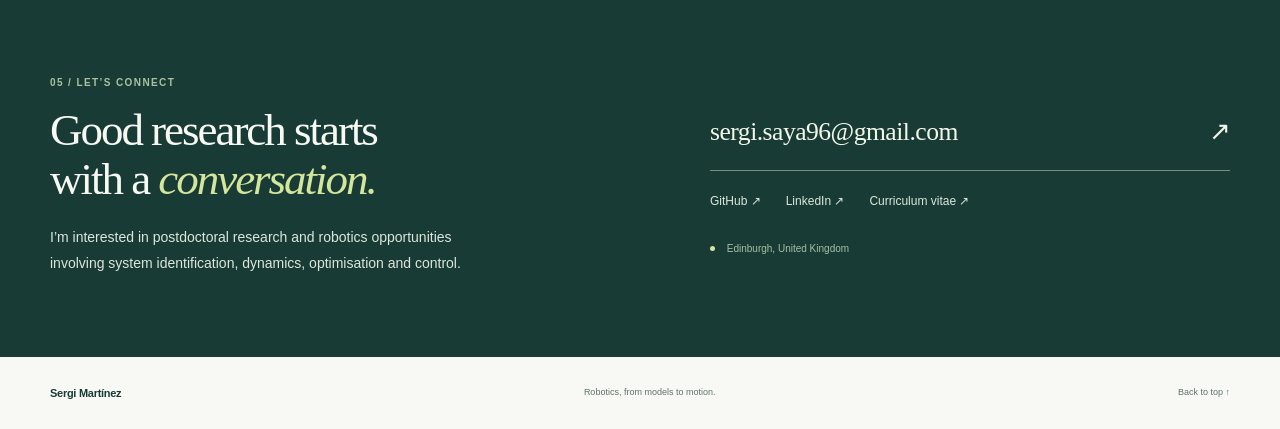
==== commit c7e9169e: "Add silent experiment loops and simplify the about section" ====
--- a/index.html
+++ b/index.html
@@ -115,29 +115,39 @@
             </p>
           </div>
         </div>
-        <figure class="hero-visual">
+        <figure class="hero-visual experiment-loop">
           <div class="visual-topline">
             <span>From theory to hardware</span
             ><span class="index-label">01 / FIELD NOTES</span>
           </div>
           <div class="robot-stage">
-            <span class="orbit orbit-one" aria-hidden="true"></span
-            ><span class="orbit orbit-two" aria-hidden="true"></span
-            ><img
-              src="assets/images/b1-z1.png"
-              alt="Unitree B1 quadruped with a Z1 arm, showing the arm’s motion during a manipulation experiment"
-              width="532"
-              height="650"
-              fetchpriority="high"
-            /><span class="visual-coordinate" aria-hidden="true"
-              >x / y / z</span
-            >
+            <video
+              class="loop-video"
+              src="assets/videos/b1-z1-stairs.mp4"
+              data-loop-label="B1/Z1 stair-climbing clip"
+              poster="assets/images/b1-z1-stairs-poster.jpg"
+              width="960"
+              height="540"
+              muted
+              loop
+              playsinline
+              preload="none"
+              aria-label="Silent looping experiment: a Unitree B1 with a Z1 arm climbing stairs"
+            ></video>
           </div>
           <figcaption>
             <div>
               <strong>Understanding the physics of motion</strong
-              ><span>Unitree B1 + Z1 · System identification</span>
-            </div>
+              ><span>Unitree B1 + Z1 · Stair-climbing experiment</span>
+            </div>
+            <button
+              class="loop-toggle"
+              type="button"
+              aria-label="Play experiment clip"
+            >
+              <span class="loop-icon" aria-hidden="true">▶</span>
+              <span class="loop-action">Play clip</span>
+            </button>
             <a
               class="play-link"
               href="https://youtu.be/ToTYp7mCkOQ"
@@ -179,21 +189,34 @@
           </p>
         </div>
         <article class="research-feature">
-          <a
-            class="research-image"
-            href="https://youtu.be/ToTYp7mCkOQ"
-            data-video="ToTYp7mCkOQ"
-            aria-label="Watch constrained system identification experiments"
-            ><img
-              src="assets/images/system-identification.png"
-              alt="A Unitree B1 robot stepping onto a platform, with a visualisation of its internal leg mechanism"
-              width="480"
-              height="285"
-              loading="lazy"
-            /><span class="image-video-label"
-              ><span aria-hidden="true">▶</span> Watch experiments</span
-            ></a
-          >
+          <div class="research-image experiment-loop">
+            <video
+              class="loop-video"
+              src="assets/videos/b1-walking.mp4"
+              data-loop-label="B1 walking clip"
+              poster="assets/images/b1-walking-poster.jpg"
+              width="960"
+              height="540"
+              muted
+              loop
+              playsinline
+              preload="none"
+              aria-label="Silent looping experiment: a Unitree B1 walking with an identified dynamics model"
+            ></video>
+            <div class="loop-toolbar">
+              <a href="https://youtu.be/ToTYp7mCkOQ" data-video="ToTYp7mCkOQ"
+                >Full video ↗</a
+              >
+              <button
+                class="loop-toggle"
+                type="button"
+                aria-label="Play experiment clip"
+              >
+                <span class="loop-icon" aria-hidden="true">▶</span>
+                <span class="loop-action">Play clip</span>
+              </button>
+            </div>
+          </div>
           <div class="research-copy">
             <p class="tag-line">
               <span class="tag">System identification</span
@@ -230,16 +253,33 @@
           </div>
         </article>
         <article class="research-feature research-feature-reverse">
-          <div class="research-image research-image-light">
-            <img
-              src="assets/images/multi-contact.png"
-              alt="A simulated Talos humanoid moving along monkey bars while identifying an unknown payload"
-              width="2534"
-              height="1570"
-              loading="lazy"
-            /><span class="image-caption"
-              >Multi-contact estimation · Humanoid simulation</span
-            >
+          <div class="research-image research-image-light experiment-loop">
+            <video
+              class="loop-video"
+              src="assets/videos/go1-estimation.mp4"
+              data-loop-label="Go1 estimation clip"
+              poster="assets/images/go1-estimation-poster.jpg"
+              width="960"
+              height="540"
+              muted
+              loop
+              playsinline
+              preload="none"
+              aria-label="Silent looping Go1 jumping experiment comparing the proposed state estimator with an extended Kalman filter"
+            ></video>
+            <div class="loop-toolbar">
+              <a href="https://youtu.be/nDOxTgeK_5o" data-video="nDOxTgeK_5o"
+                >Full video ↗</a
+              >
+              <button
+                class="loop-toggle"
+                type="button"
+                aria-label="Play experiment clip"
+              >
+                <span class="loop-icon" aria-hidden="true">▶</span>
+                <span class="loop-action">Play clip</span>
+              </button>
+            </div>
           </div>
           <div class="research-copy">
             <p class="tag-line">
@@ -591,16 +631,6 @@
               degrees in Mechatronics Engineering and Industrial Electronics
               Engineering and Automation from UVic-UCC.
             </p>
-            <div class="about-facts">
-              <div>
-                <span>Doctoral milestone</span
-                ><strong>Viva · 16 November 2026</strong>
-              </div>
-              <div>
-                <span>Current availability</span
-                ><strong>Available to start immediately</strong>
-              </div>
-            </div>
             <div class="recognition">
               <h3>Recognition</h3>
               <p><span>2025</span> EPS Postgraduate Research 2nd Year Prize</p>
--- a/assets/style.css
+++ b/assets/style.css
@@ -361,6 +361,73 @@
   color: var(--muted);
   margin-top: 4px;
 }
+.hero-visual.experiment-loop {
+  min-height: 0;
+  align-self: center;
+}
+.experiment-loop .robot-stage {
+  display: block;
+  min-height: 0;
+  flex: none;
+}
+.experiment-loop .loop-video {
+  display: block;
+  width: 100%;
+  height: auto;
+  aspect-ratio: 16 / 9;
+  object-fit: contain;
+  background: #e6eddf;
+}
+.hero-visual.experiment-loop figcaption {
+  display: grid;
+  grid-template-columns: minmax(0, 1fr) auto auto;
+  gap: 12px;
+}
+.research-image.experiment-loop {
+  aspect-ratio: auto;
+}
+.loop-toolbar {
+  display: flex;
+  align-items: center;
+  justify-content: space-between;
+  min-height: 50px;
+  gap: 15px;
+  padding: 8px 15px;
+  border-top: 1px solid var(--line);
+  background: #f0f3eb;
+  color: var(--ink);
+  font-size: 11px;
+}
+.loop-toolbar > a:hover {
+  text-decoration: underline;
+}
+.loop-toggle {
+  display: none;
+  align-items: center;
+  justify-content: center;
+  gap: 7px;
+  min-height: 34px;
+  padding: 6px 9px;
+  border: 1px solid #b5c6ab;
+  border-radius: 3px;
+  background: #f8f9f5;
+  color: var(--ink);
+  font-size: 10px;
+  line-height: 1.4;
+  cursor: pointer;
+  white-space: nowrap;
+}
+.js .loop-toggle {
+  display: inline-flex;
+}
+.loop-toggle:hover {
+  background: var(--green);
+}
+.loop-icon {
+  width: 10px;
+  text-align: center;
+  font-size: 9px;
+}
 .play-link {
   height: 34px;
   width: 34px;
@@ -734,28 +801,6 @@
 }
 .about-copy > p > a {
   border-bottom: 1px solid #a1b496;
-}
-.about-facts {
-  display: grid;
-  grid-template-columns: 1fr 1fr;
-  gap: 20px;
-  border-block: 1px solid #d3dbcc;
-  margin-top: 25px;
-  padding-block: 18px;
-}
-.about-facts span {
-  display: block;
-  text-transform: uppercase;
-  font-size: 8px;
-  letter-spacing: 0.08em;
-  color: var(--muted);
-}
-.about-facts strong {
-  font-size: 10px;
-  font-weight: 550;
-  color: var(--ink);
-  display: block;
-  margin-top: 6px;
 }
 .recognition {
   margin-top: 23px;
@@ -1203,9 +1248,6 @@
   }
   .about-copy > p:not(.eyebrow) {
     font-size: 14px;
-  }
-  .about-facts strong {
-    font-size: 10px;
   }
   .contact-section {
     padding-block: 57px;
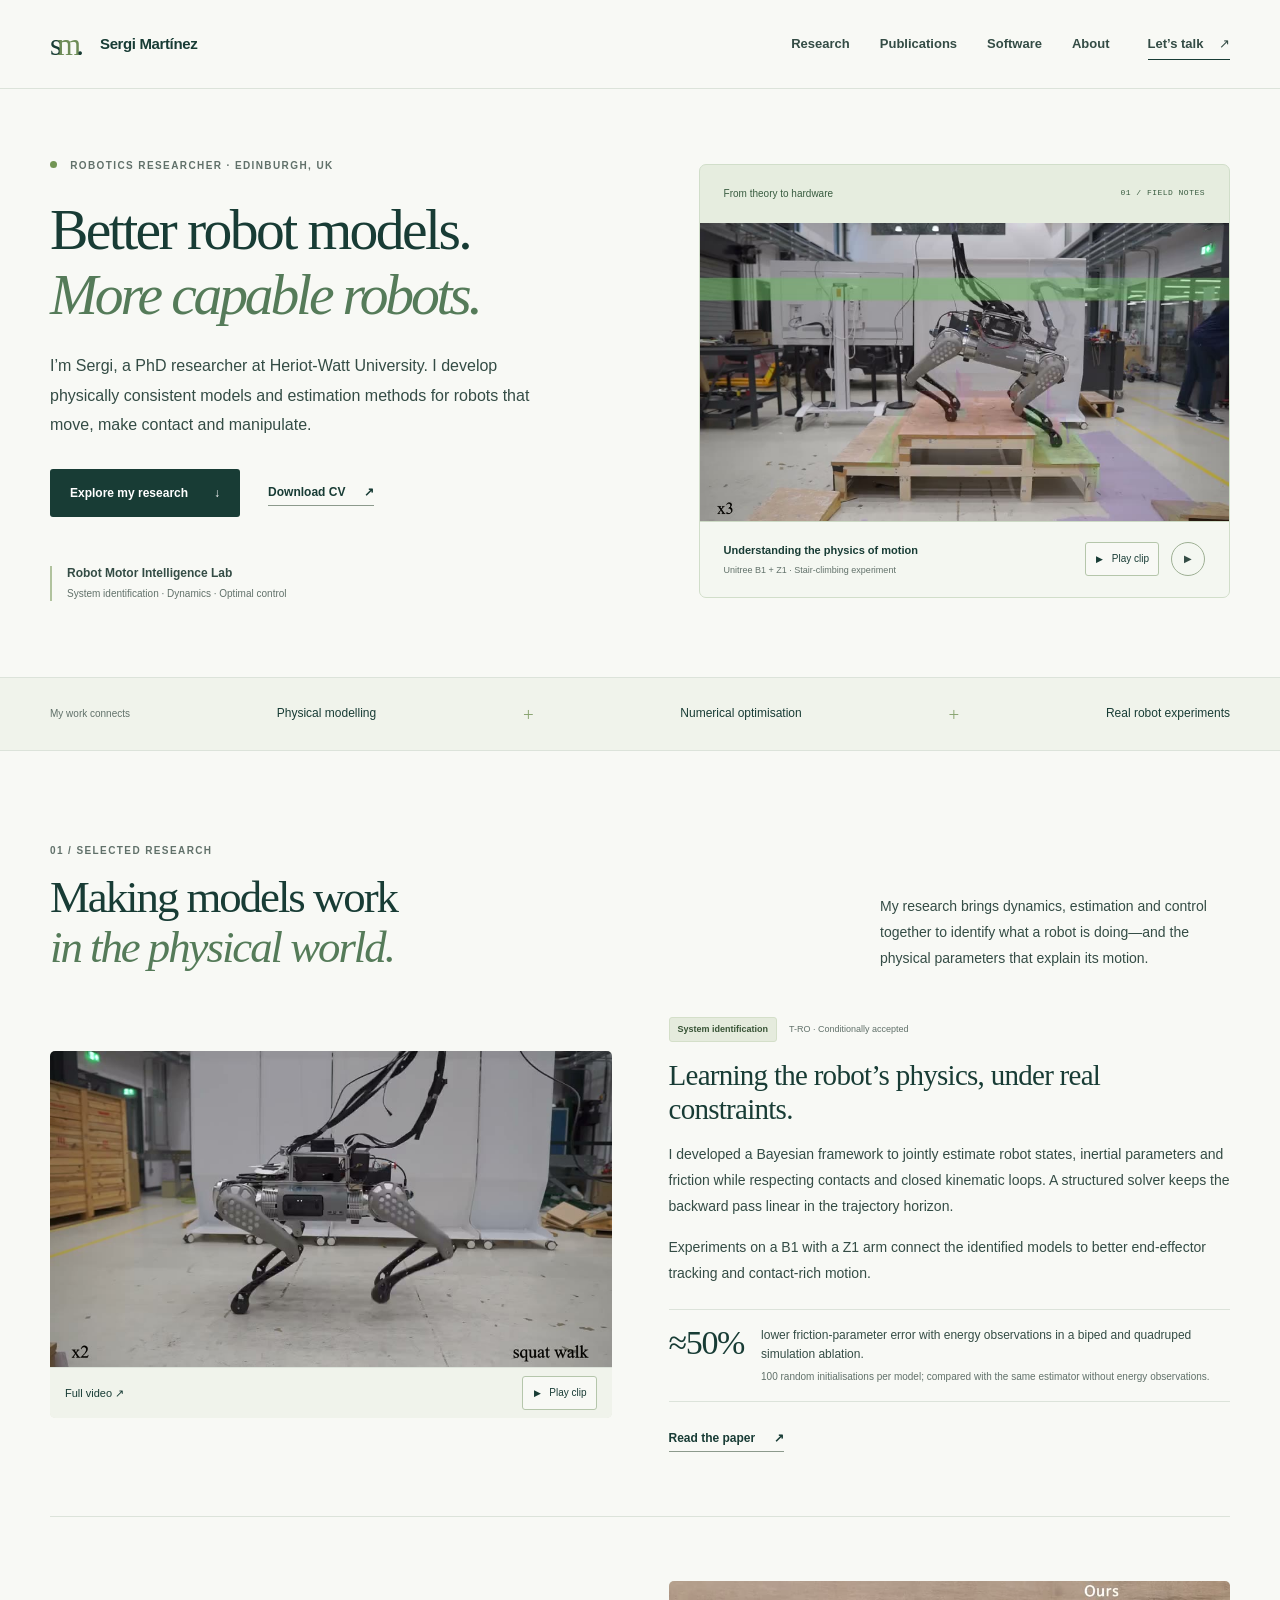
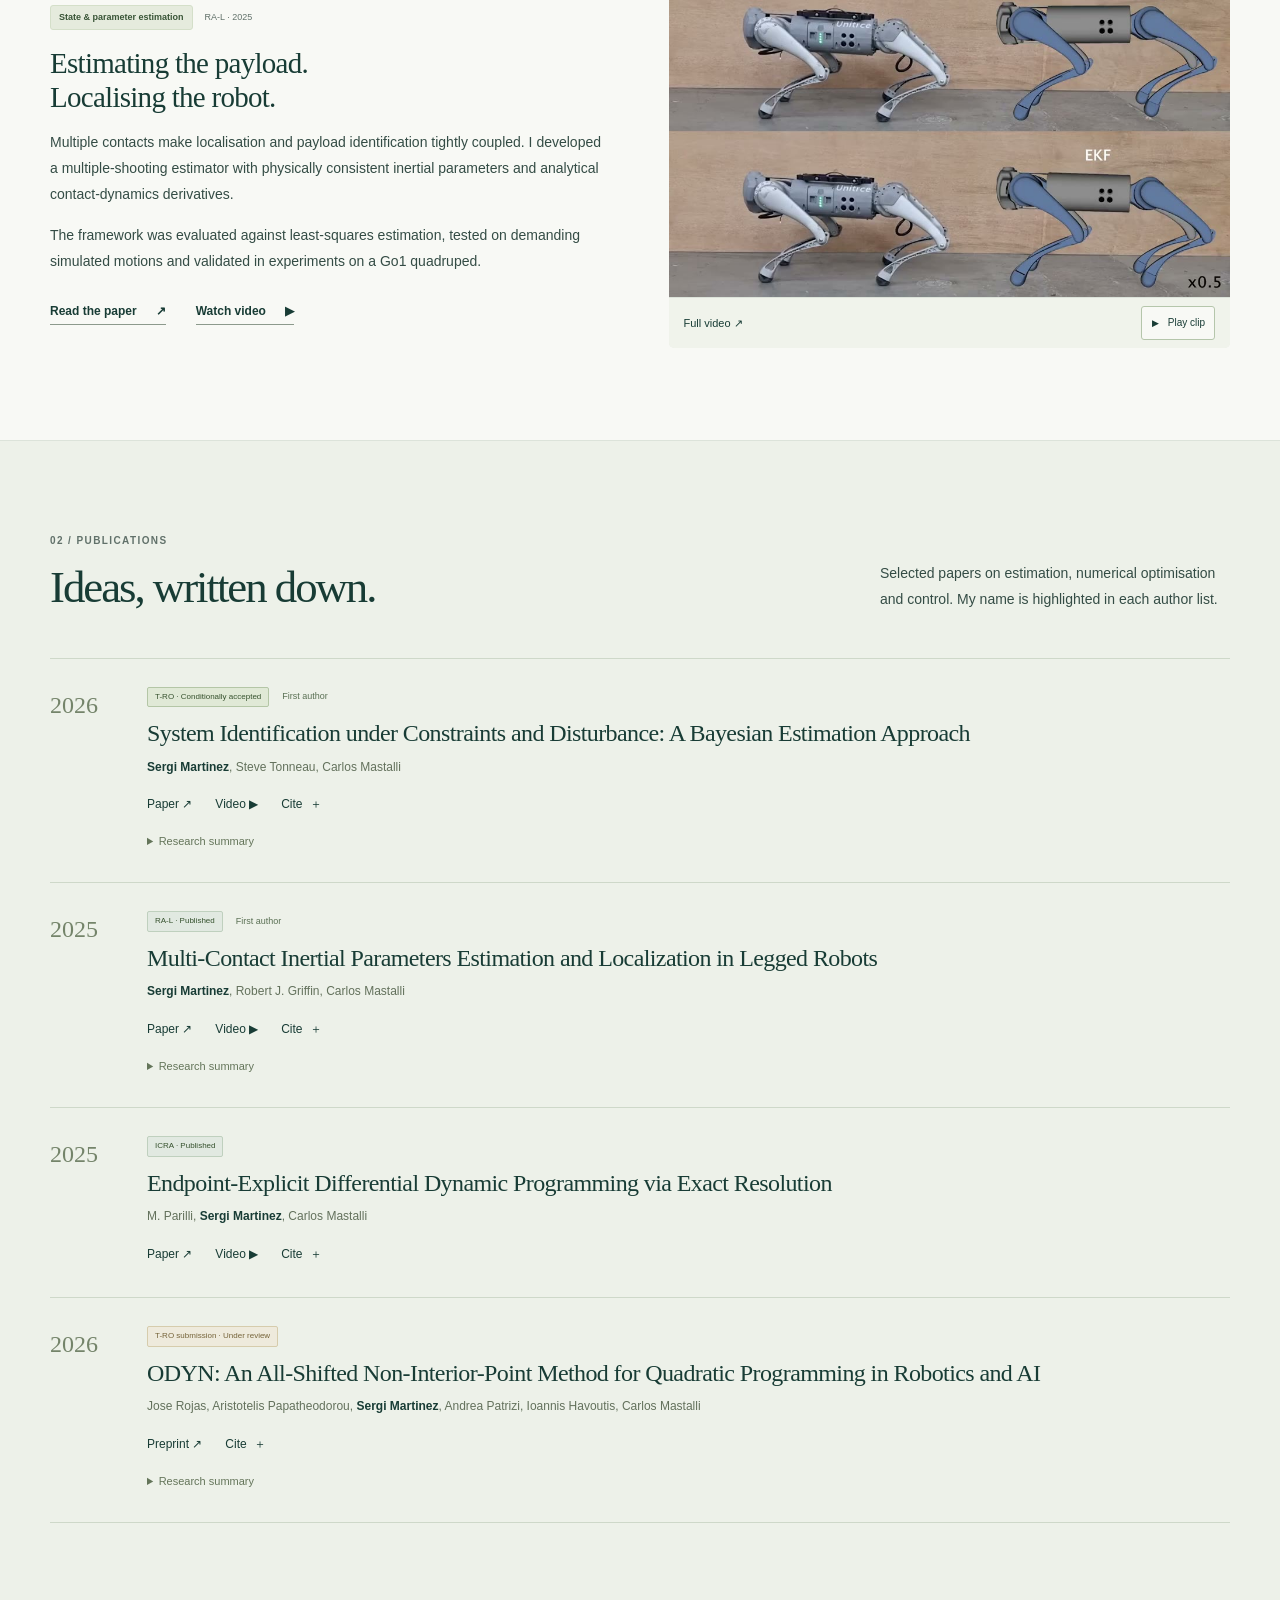
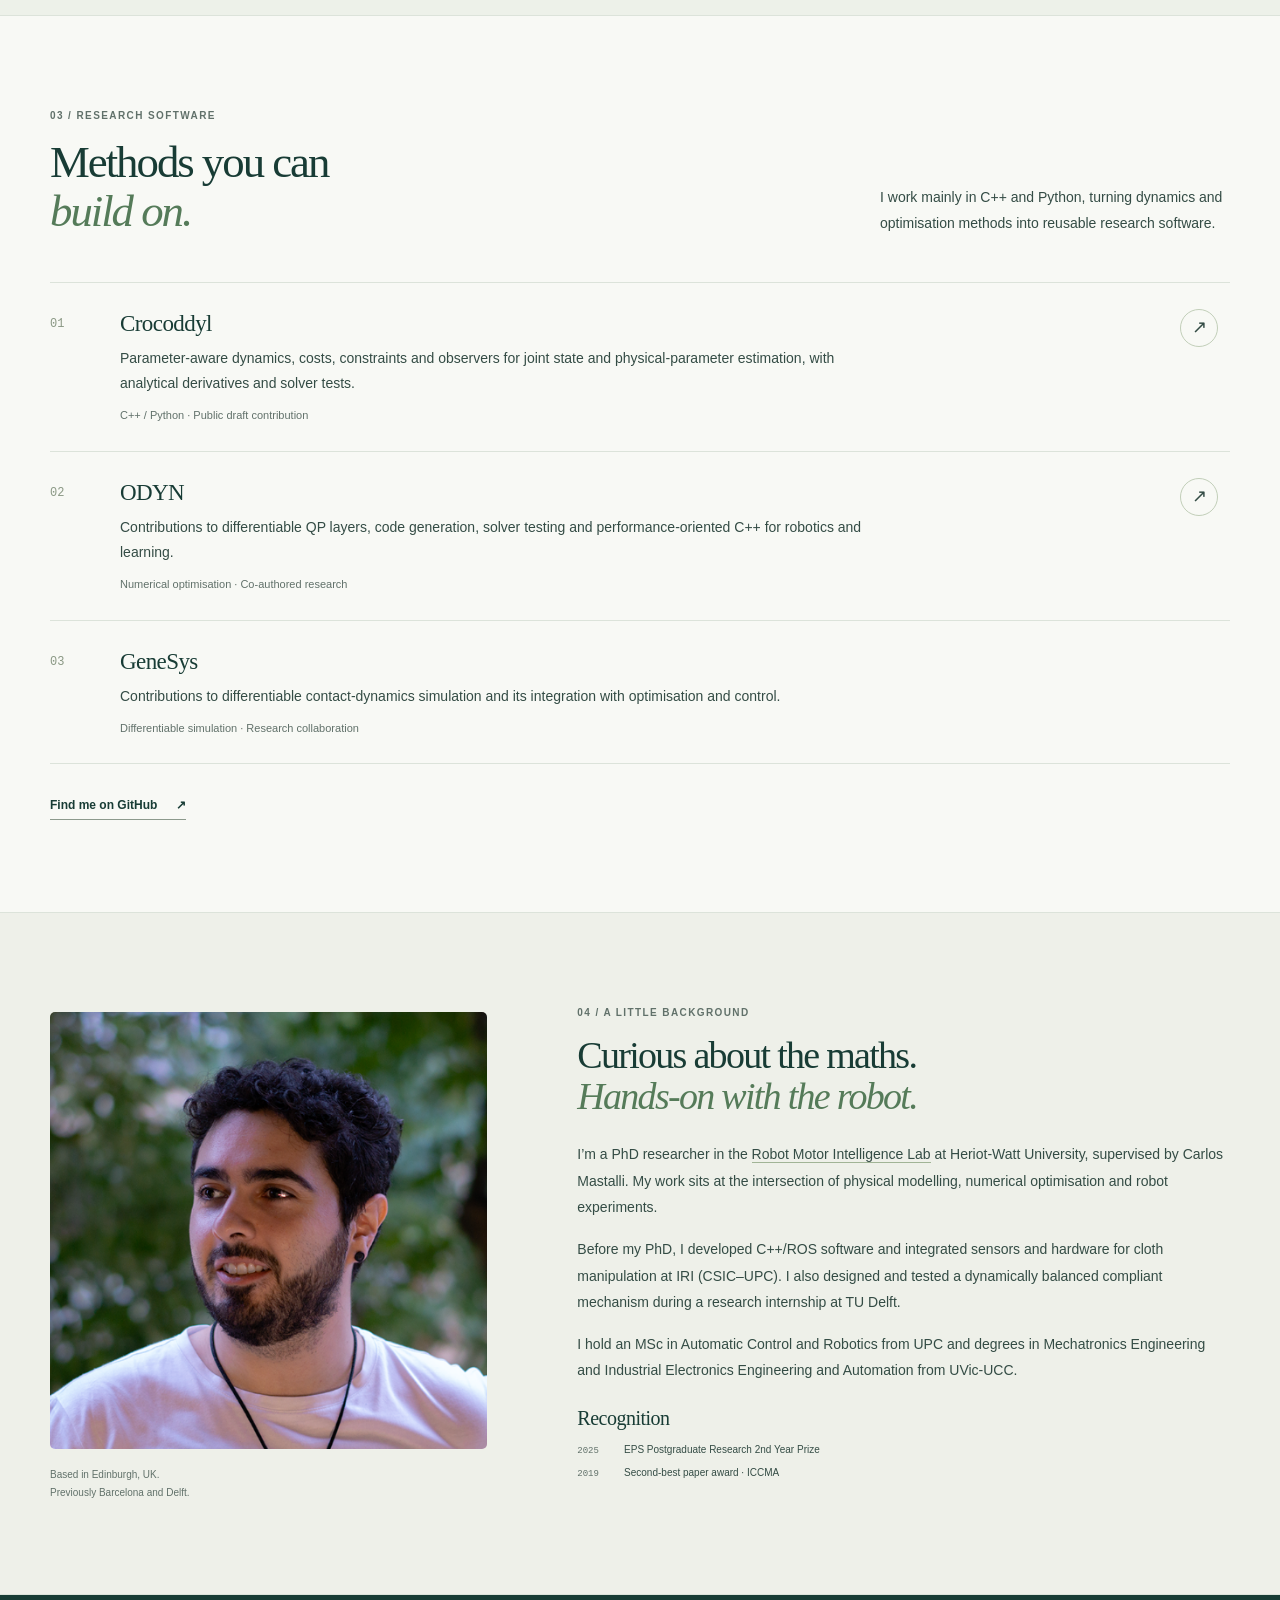
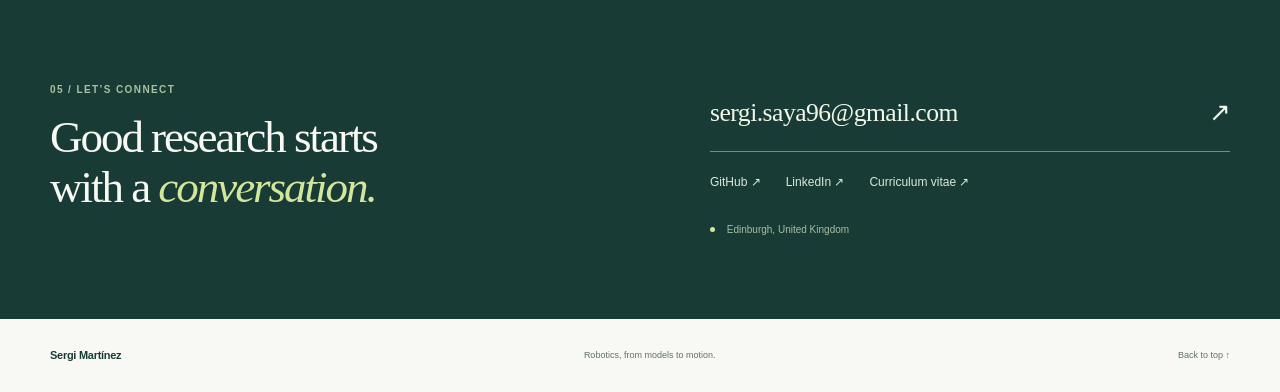
==== commit 7a26f0b5: "Remove opportunity statement from contact section" ====
--- a/index.html
+++ b/index.html
@@ -645,11 +645,6 @@
           <div>
             <p class="eyebrow">05 / Let’s connect</p>
             <h2>Good research starts<br />with a <em>conversation.</em></h2>
-            <p>
-              I’m interested in postdoctoral research and robotics opportunities
-              involving system identification, dynamics, optimisation and
-              control.
-            </p>
           </div>
           <div class="contact-actions">
             <a class="contact-email" href="mailto:sergi.saya96@gmail.com"
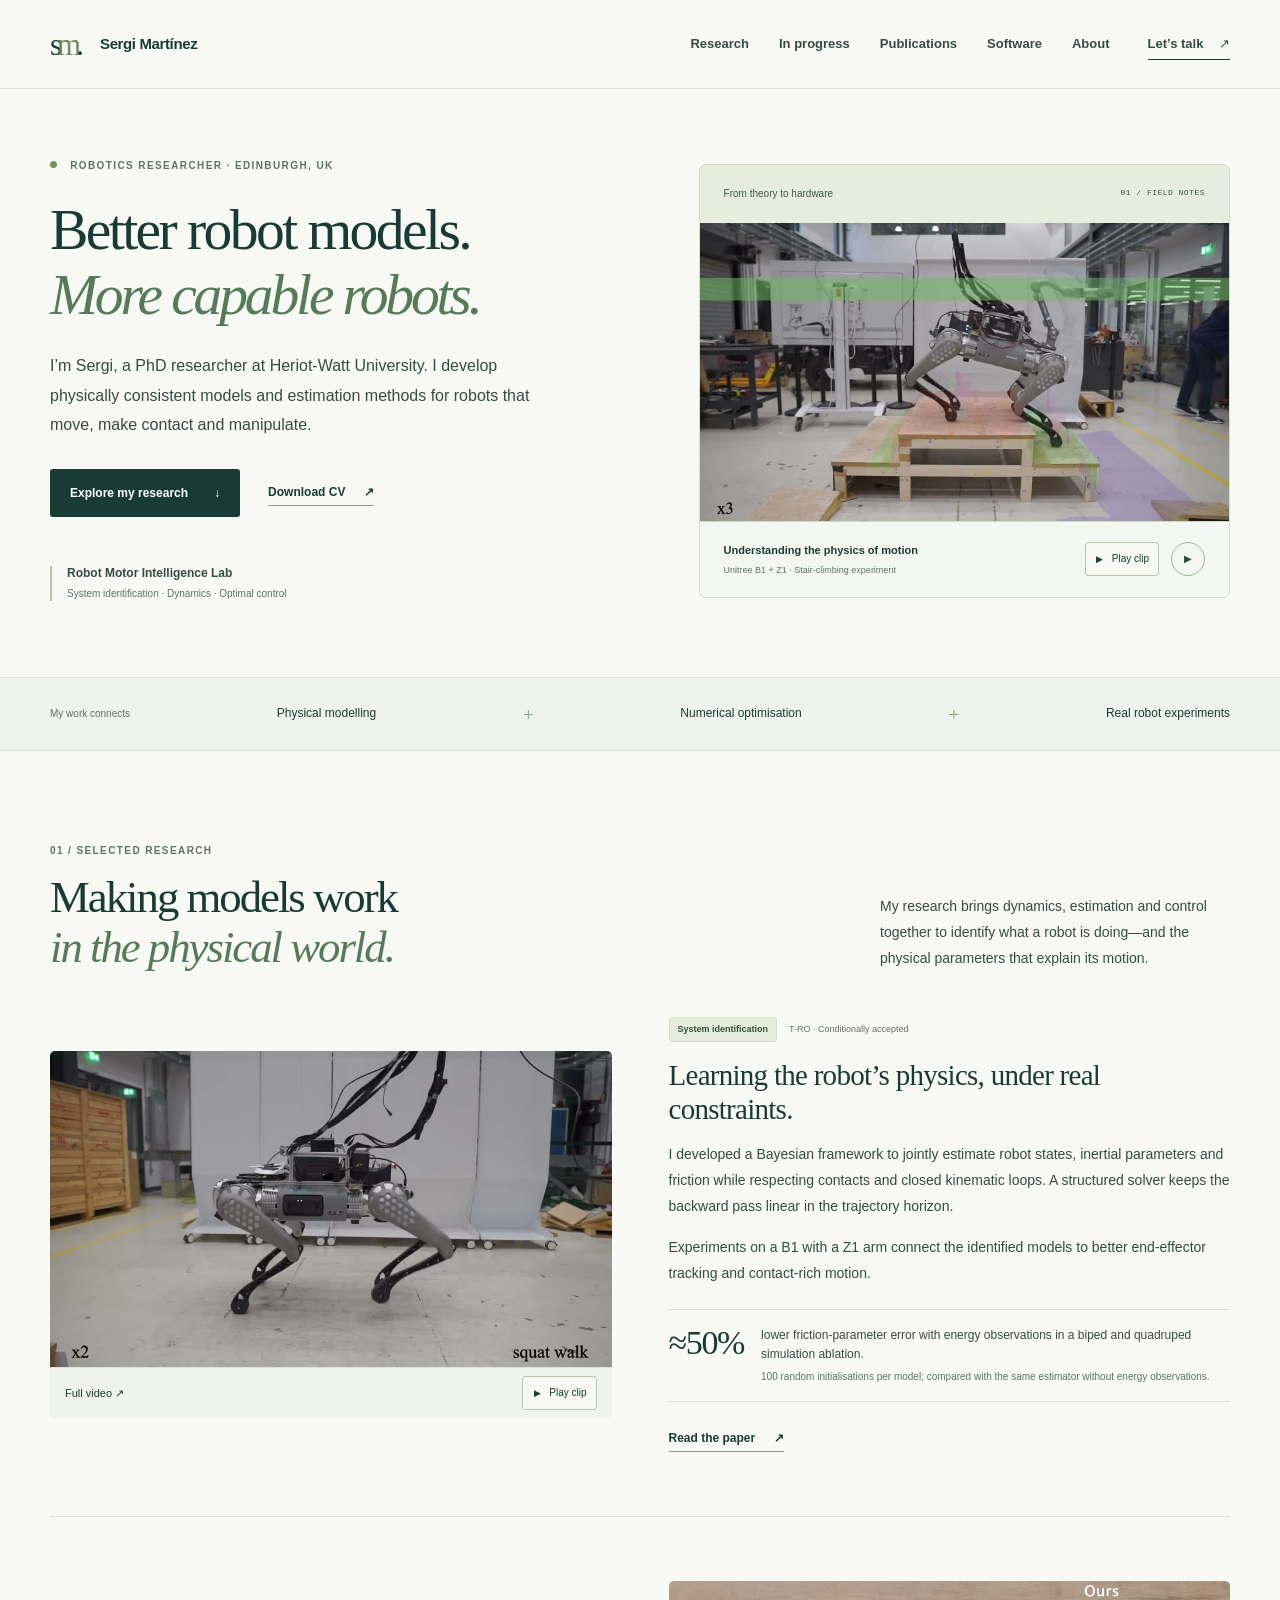
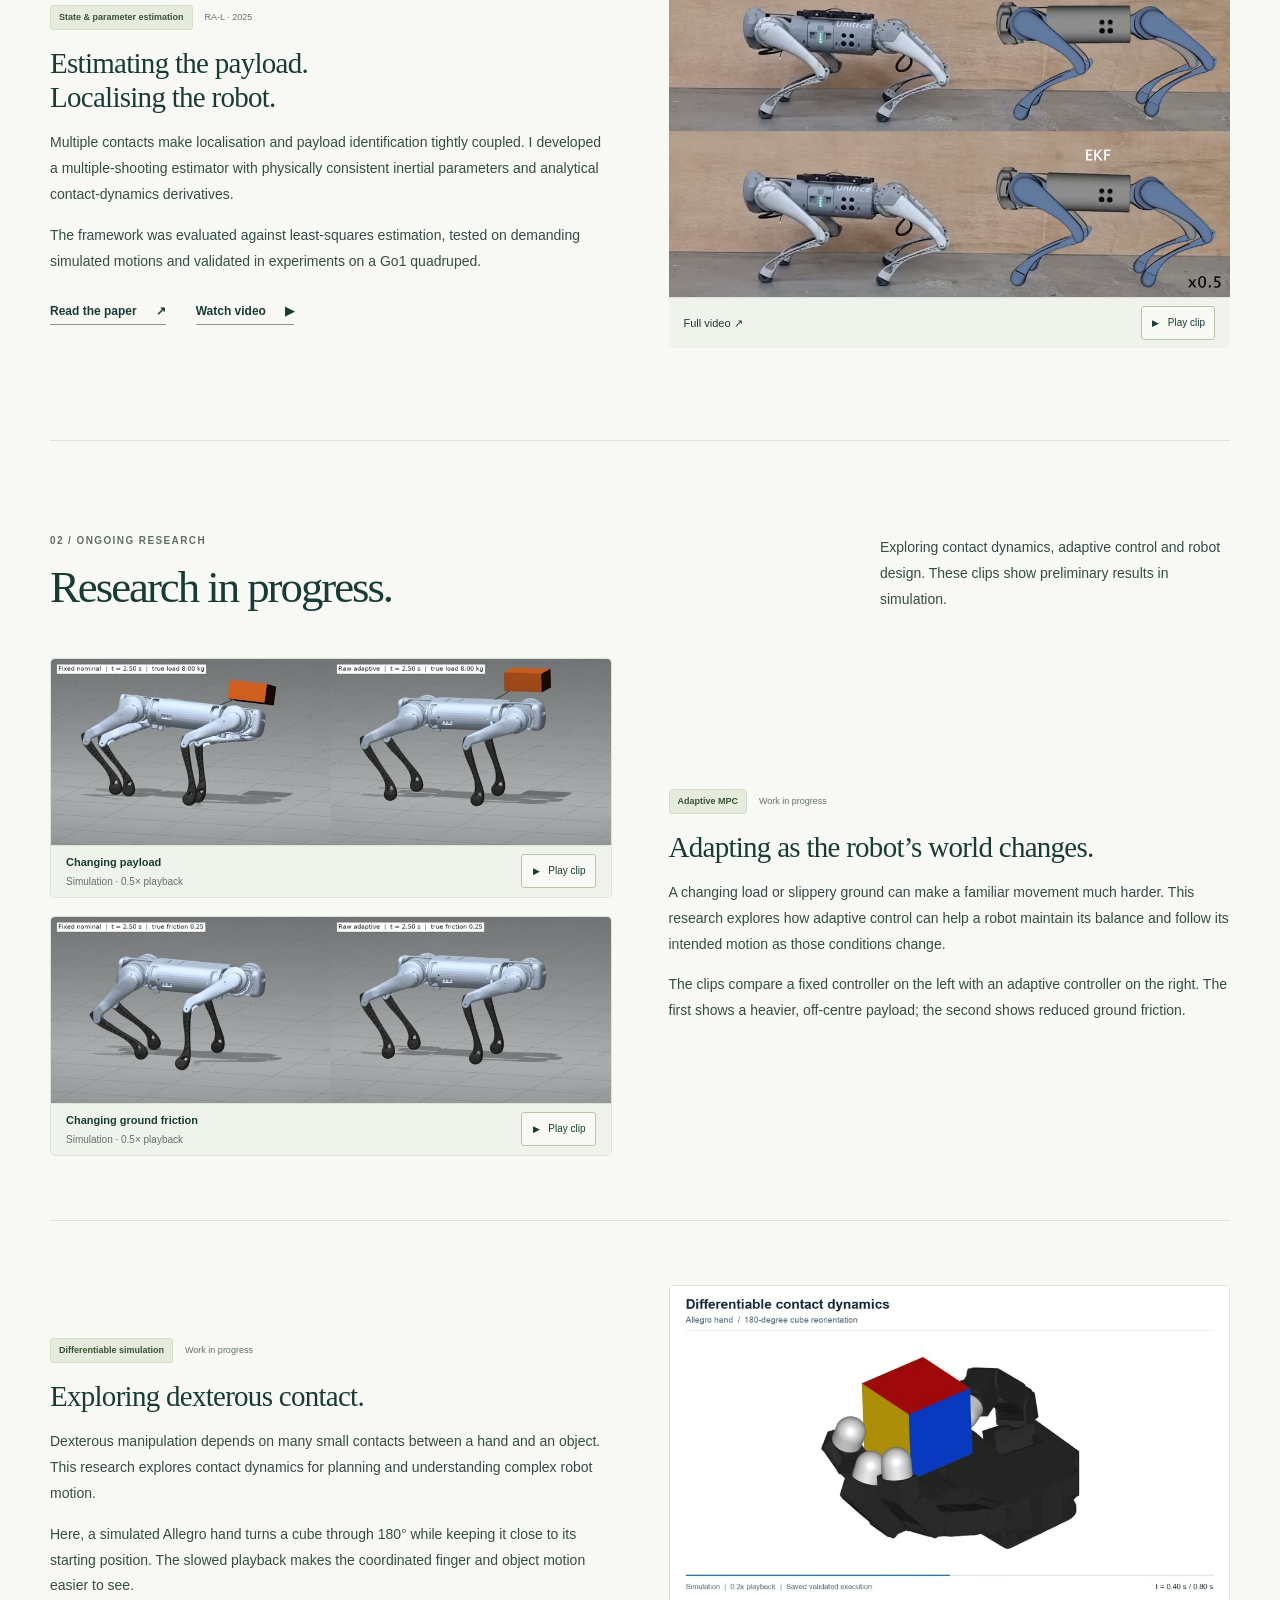
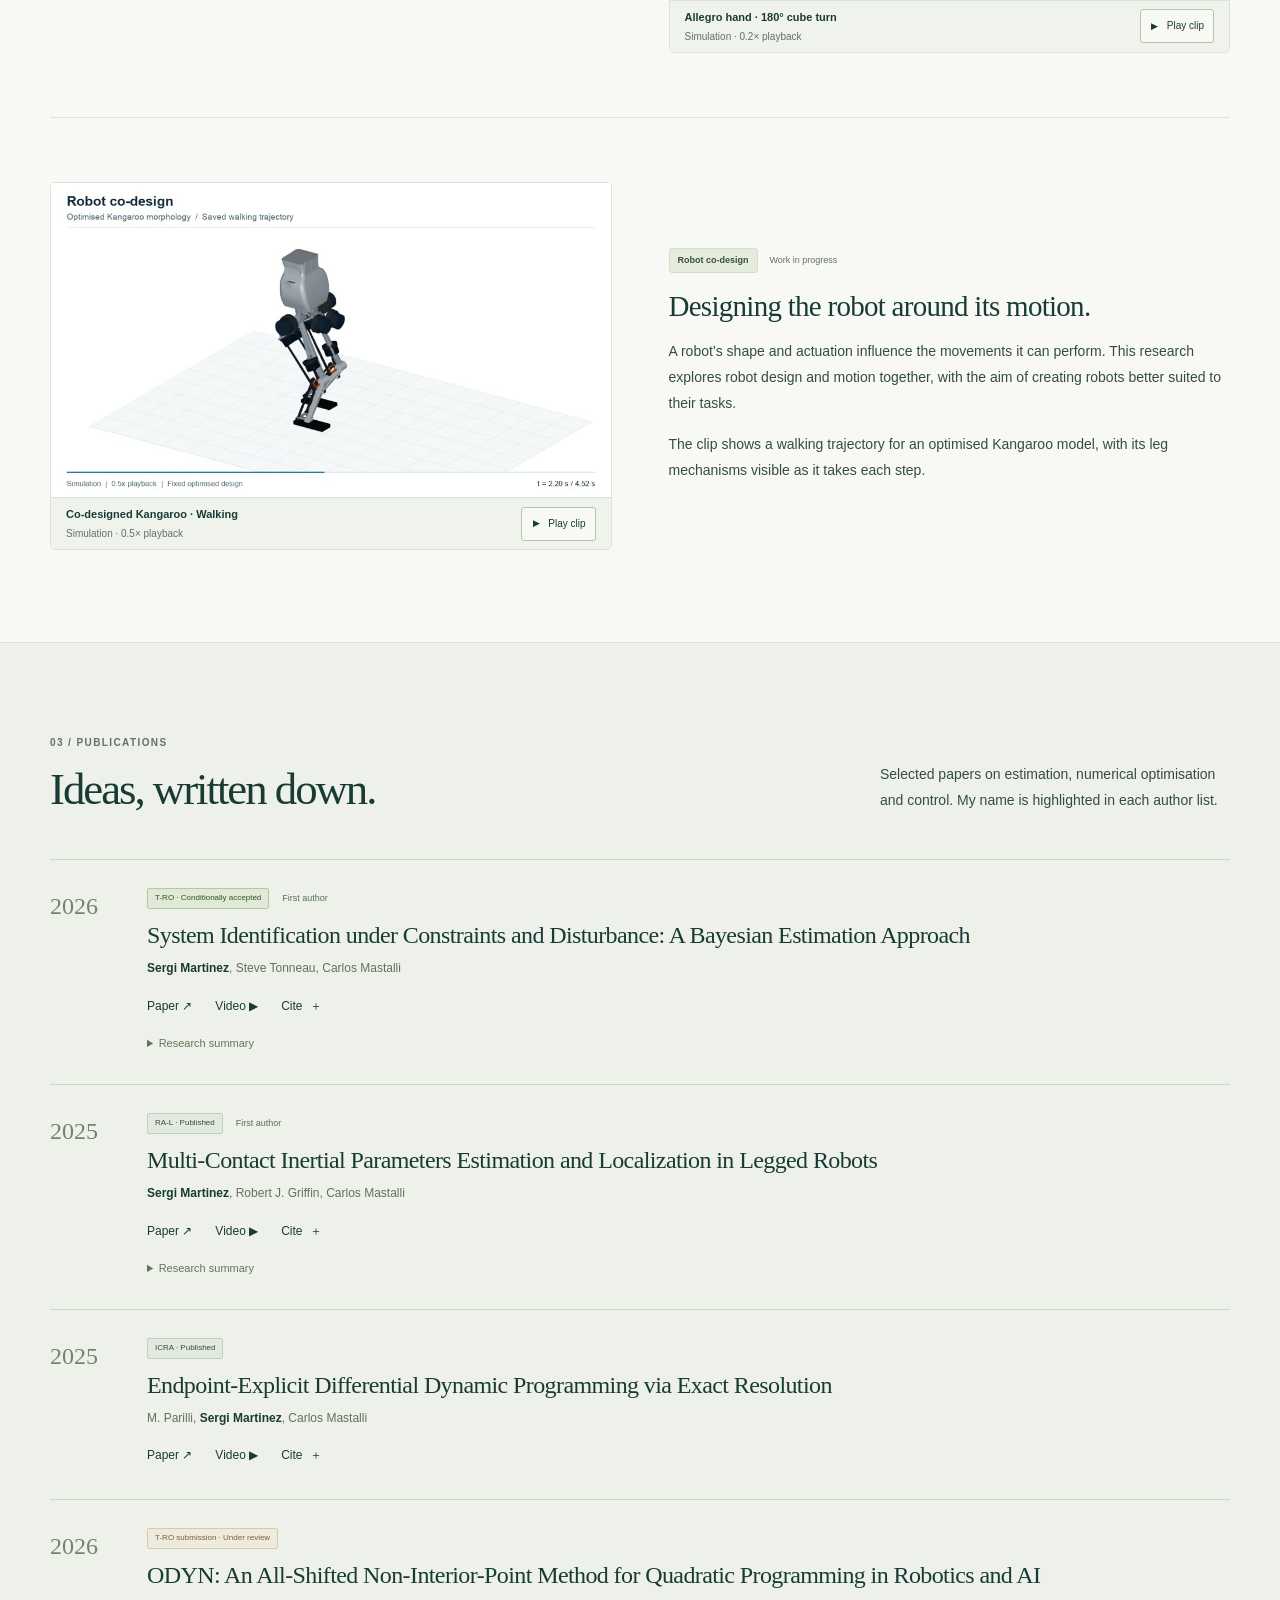
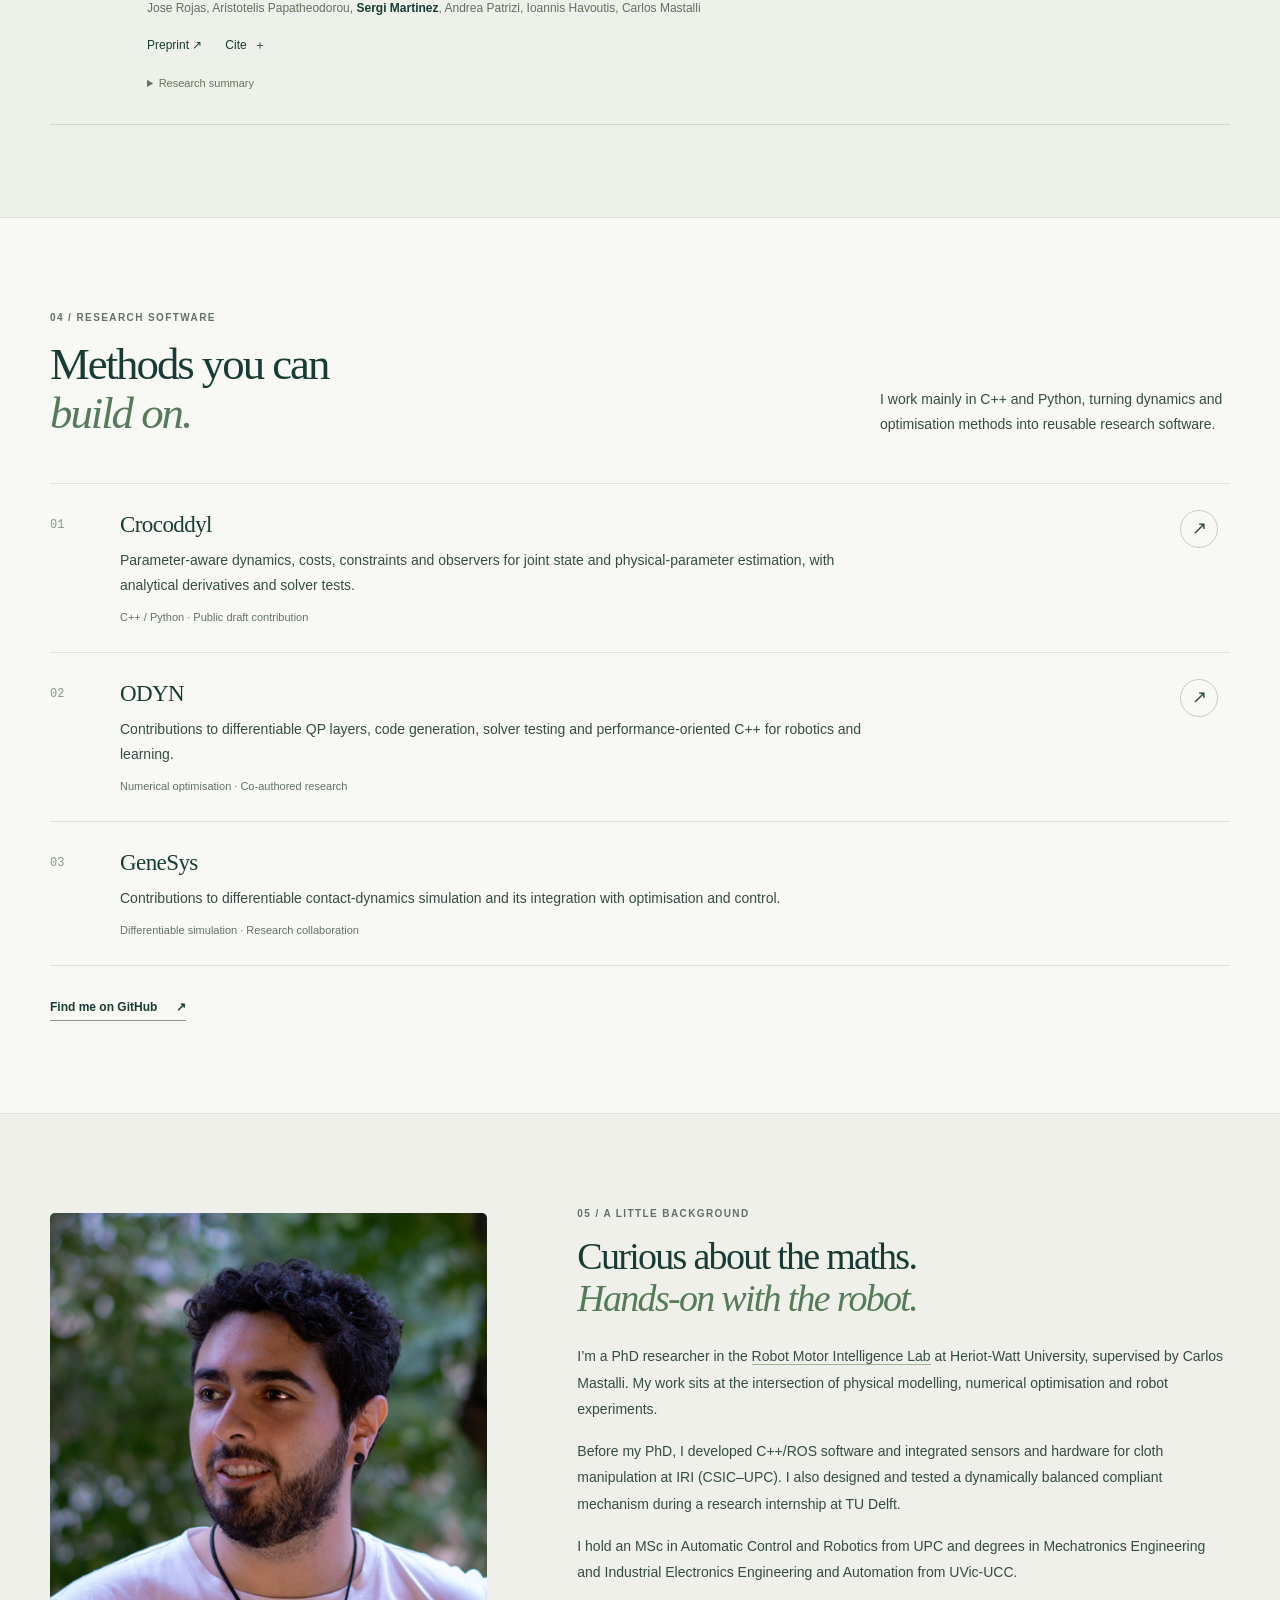
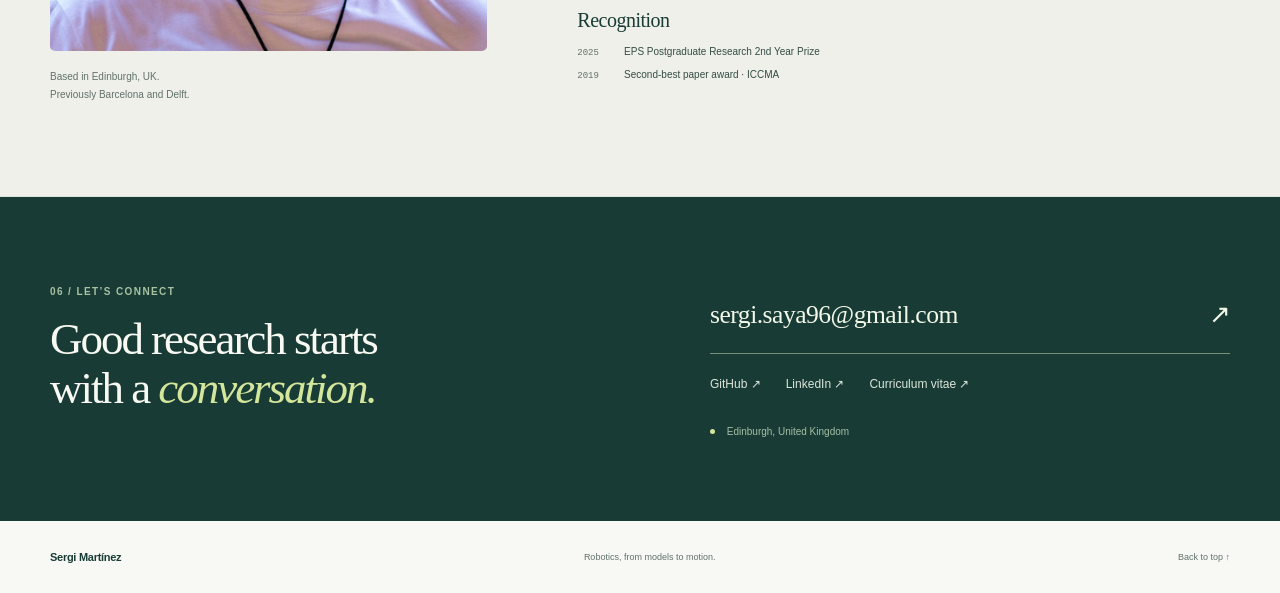
==== commit 63ba48b4: "Add research-in-progress simulation showcases" ====
--- a/index.html
+++ b/index.html
@@ -68,7 +68,7 @@
           Menu <span aria-hidden="true">＋</span>
         </button>
         <nav id="main-nav" class="main-nav" aria-label="Main navigation">
-          <a href="#research">Research</a
+          <a href="#research">Research</a><a href="#research-in-progress">In progress</a
           ><a href="#publications">Publications</a
           ><a href="#software">Software</a><a href="#about">About</a>
           <a class="nav-contact" href="#contact"
@@ -317,6 +317,185 @@
       </section>
 
       <section
+        id="research-in-progress"
+        class="section container progress-section"
+        aria-labelledby="progress-title"
+      >
+        <div class="section-heading">
+          <div>
+            <p class="eyebrow">02 / Ongoing research</p>
+            <h2 id="progress-title">Research in progress.</h2>
+          </div>
+          <p class="section-intro">
+            Exploring contact dynamics, adaptive control and robot design.
+            These clips show preliminary results in simulation.
+          </p>
+        </div>
+
+        <article class="research-feature">
+          <div class="progress-media">
+            <figure class="research-image experiment-loop progress-clip progress-comparison">
+              <video
+                class="loop-video"
+                src="assets/videos/adaptive-mpc-payload.mp4"
+                data-loop-label="adaptive MPC payload comparison"
+                poster="assets/images/adaptive-mpc-payload-poster.jpg"
+                width="1920"
+                height="640"
+                muted
+                loop
+                playsinline
+                preload="none"
+                aria-label="Simulation comparing a fixed controller on the left and an adaptive controller on the right as an off-centre payload becomes heavier"
+              ></video>
+              <figcaption class="loop-toolbar">
+                <span class="clip-description">
+                  <strong>Changing payload</strong>
+                  <span>Simulation · 0.5× playback</span>
+                </span>
+                <button class="loop-toggle" type="button" aria-label="Play adaptive MPC payload comparison">
+                  <span class="loop-icon" aria-hidden="true">▶</span>
+                  <span class="loop-action">Play clip</span>
+                </button>
+              </figcaption>
+            </figure>
+            <figure class="research-image experiment-loop progress-clip progress-comparison">
+              <video
+                class="loop-video"
+                src="assets/videos/adaptive-mpc-friction.mp4"
+                data-loop-label="adaptive MPC ground friction comparison"
+                poster="assets/images/adaptive-mpc-friction-poster.jpg"
+                width="1920"
+                height="640"
+                muted
+                loop
+                playsinline
+                preload="none"
+                aria-label="Simulation comparing a fixed controller on the left and an adaptive controller on the right as the ground becomes more slippery"
+              ></video>
+              <figcaption class="loop-toolbar">
+                <span class="clip-description">
+                  <strong>Changing ground friction</strong>
+                  <span>Simulation · 0.5× playback</span>
+                </span>
+                <button class="loop-toggle" type="button" aria-label="Play adaptive MPC ground friction comparison">
+                  <span class="loop-icon" aria-hidden="true">▶</span>
+                  <span class="loop-action">Play clip</span>
+                </button>
+              </figcaption>
+            </figure>
+          </div>
+          <div class="research-copy">
+            <p class="tag-line">
+              <span class="tag">Adaptive MPC</span>
+              <span class="venue-note">Work in progress</span>
+            </p>
+            <h3>Adapting as the robot’s world changes.</h3>
+            <p>
+              A changing load or slippery ground can make a familiar movement
+              much harder. This research explores how adaptive control can help
+              a robot maintain its balance and follow its intended motion as
+              those conditions change.
+            </p>
+            <p>
+              The clips compare a fixed controller on the left with an adaptive
+              controller on the right. The first shows a heavier, off-centre
+              payload; the second shows reduced ground friction.
+            </p>
+          </div>
+        </article>
+
+        <article class="research-feature research-feature-reverse">
+          <figure class="research-image experiment-loop progress-clip">
+            <video
+              class="loop-video"
+              src="assets/videos/allegro-cube-turn.mp4"
+              data-loop-label="Allegro hand cube reorientation"
+              poster="assets/images/allegro-cube-turn-poster.jpg"
+              width="1280"
+              height="720"
+              muted
+              loop
+              playsinline
+              preload="none"
+              aria-label="Slow-motion simulation of an Allegro robot hand turning a coloured cube through 180 degrees"
+            ></video>
+            <figcaption class="loop-toolbar">
+              <span class="clip-description">
+                <strong>Allegro hand · 180° cube turn</strong>
+                <span>Simulation · 0.2× playback</span>
+              </span>
+              <button class="loop-toggle" type="button" aria-label="Play Allegro hand cube reorientation">
+                <span class="loop-icon" aria-hidden="true">▶</span>
+                <span class="loop-action">Play clip</span>
+              </button>
+            </figcaption>
+          </figure>
+          <div class="research-copy">
+            <p class="tag-line">
+              <span class="tag">Differentiable simulation</span>
+              <span class="venue-note">Work in progress</span>
+            </p>
+            <h3>Exploring dexterous contact.</h3>
+            <p>
+              Dexterous manipulation depends on many small contacts between a
+              hand and an object. This research explores contact dynamics for
+              planning and understanding complex robot motion.
+            </p>
+            <p>
+              Here, a simulated Allegro hand turns a cube through 180° while
+              keeping it close to its starting position. The slowed playback
+              makes the coordinated finger and object motion easier to see.
+            </p>
+          </div>
+        </article>
+
+        <article class="research-feature">
+          <figure class="research-image experiment-loop progress-clip">
+            <video
+              class="loop-video"
+              src="assets/videos/kangaroo-codesign-walking.mp4"
+              data-loop-label="co-designed Kangaroo walking"
+              poster="assets/images/kangaroo-codesign-walking-poster.jpg"
+              width="1280"
+              height="720"
+              muted
+              loop
+              playsinline
+              preload="none"
+              aria-label="Simulation of the optimised Kangaroo robot model taking steps, showing its articulated leg mechanisms"
+            ></video>
+            <figcaption class="loop-toolbar">
+              <span class="clip-description">
+                <strong>Co-designed Kangaroo · Walking</strong>
+                <span>Simulation · 0.5× playback</span>
+              </span>
+              <button class="loop-toggle" type="button" aria-label="Play co-designed Kangaroo walking">
+                <span class="loop-icon" aria-hidden="true">▶</span>
+                <span class="loop-action">Play clip</span>
+              </button>
+            </figcaption>
+          </figure>
+          <div class="research-copy">
+            <p class="tag-line">
+              <span class="tag">Robot co-design</span>
+              <span class="venue-note">Work in progress</span>
+            </p>
+            <h3>Designing the robot around its motion.</h3>
+            <p>
+              A robot’s shape and actuation influence the movements it can
+              perform. This research explores robot design and motion together,
+              with the aim of creating robots better suited to their tasks.
+            </p>
+            <p>
+              The clip shows a walking trajectory for an optimised Kangaroo
+              model, with its leg mechanisms visible as it takes each step.
+            </p>
+          </div>
+        </article>
+      </section>
+
+      <section
         id="publications"
         class="section publications-section"
         aria-labelledby="publications-title"
@@ -324,7 +503,7 @@
         <div class="container">
           <div class="section-heading">
             <div>
-              <p class="eyebrow">02 / Publications</p>
+              <p class="eyebrow">03 / Publications</p>
               <h2 id="publications-title">Ideas, written down.</h2>
             </div>
             <p class="section-intro">
@@ -514,7 +693,7 @@
       >
         <div class="section-heading">
           <div>
-            <p class="eyebrow">03 / Research software</p>
+            <p class="eyebrow">04 / Research software</p>
             <h2 id="software-title">Methods you can<br /><em>build on.</em></h2>
           </div>
           <p class="section-intro">
@@ -607,7 +786,7 @@
             <p>Based in Edinburgh, UK.<br />Previously Barcelona and Delft.</p>
           </div>
           <div class="about-copy">
-            <p class="eyebrow">04 / A little background</p>
+            <p class="eyebrow">05 / A little background</p>
             <h2 id="about-title">
               Curious about the maths.<br /><em>Hands-on with the robot.</em>
             </h2>
@@ -643,7 +822,7 @@
       <section id="contact" class="contact-section">
         <div class="container contact-grid">
           <div>
-            <p class="eyebrow">05 / Let’s connect</p>
+            <p class="eyebrow">06 / Let’s connect</p>
             <h2>Good research starts<br />with a <em>conversation.</em></h2>
           </div>
           <div class="contact-actions">
--- a/assets/style.css
+++ b/assets/style.css
@@ -602,6 +602,40 @@
   margin-top: 23px;
   flex-wrap: wrap;
 }
+.progress-section {
+  border-top: 1px solid var(--line);
+}
+.progress-media {
+  display: grid;
+  gap: 18px;
+  min-width: 0;
+}
+.progress-comparison .loop-video {
+  aspect-ratio: 3 / 1;
+}
+.progress-clip {
+  border: 1px solid var(--line);
+  background: var(--white);
+}
+.progress-clip .loop-video {
+  background: var(--white);
+}
+.clip-description {
+  min-width: 0;
+  line-height: 1.5;
+}
+.clip-description strong,
+.clip-description > span {
+  display: block;
+}
+.clip-description strong {
+  font-weight: 600;
+}
+.clip-description > span {
+  color: var(--muted);
+  font-size: 10px;
+  margin-top: 3px;
+}
 .publications-section {
   background: #edf1e9;
   border-block: 1px solid var(--line);
@@ -1307,6 +1341,7 @@
   .site-header,
   .hero-visual,
   .research-image,
+  .progress-media,
   .contact-section,
   .site-footer,
   .hero-actions,
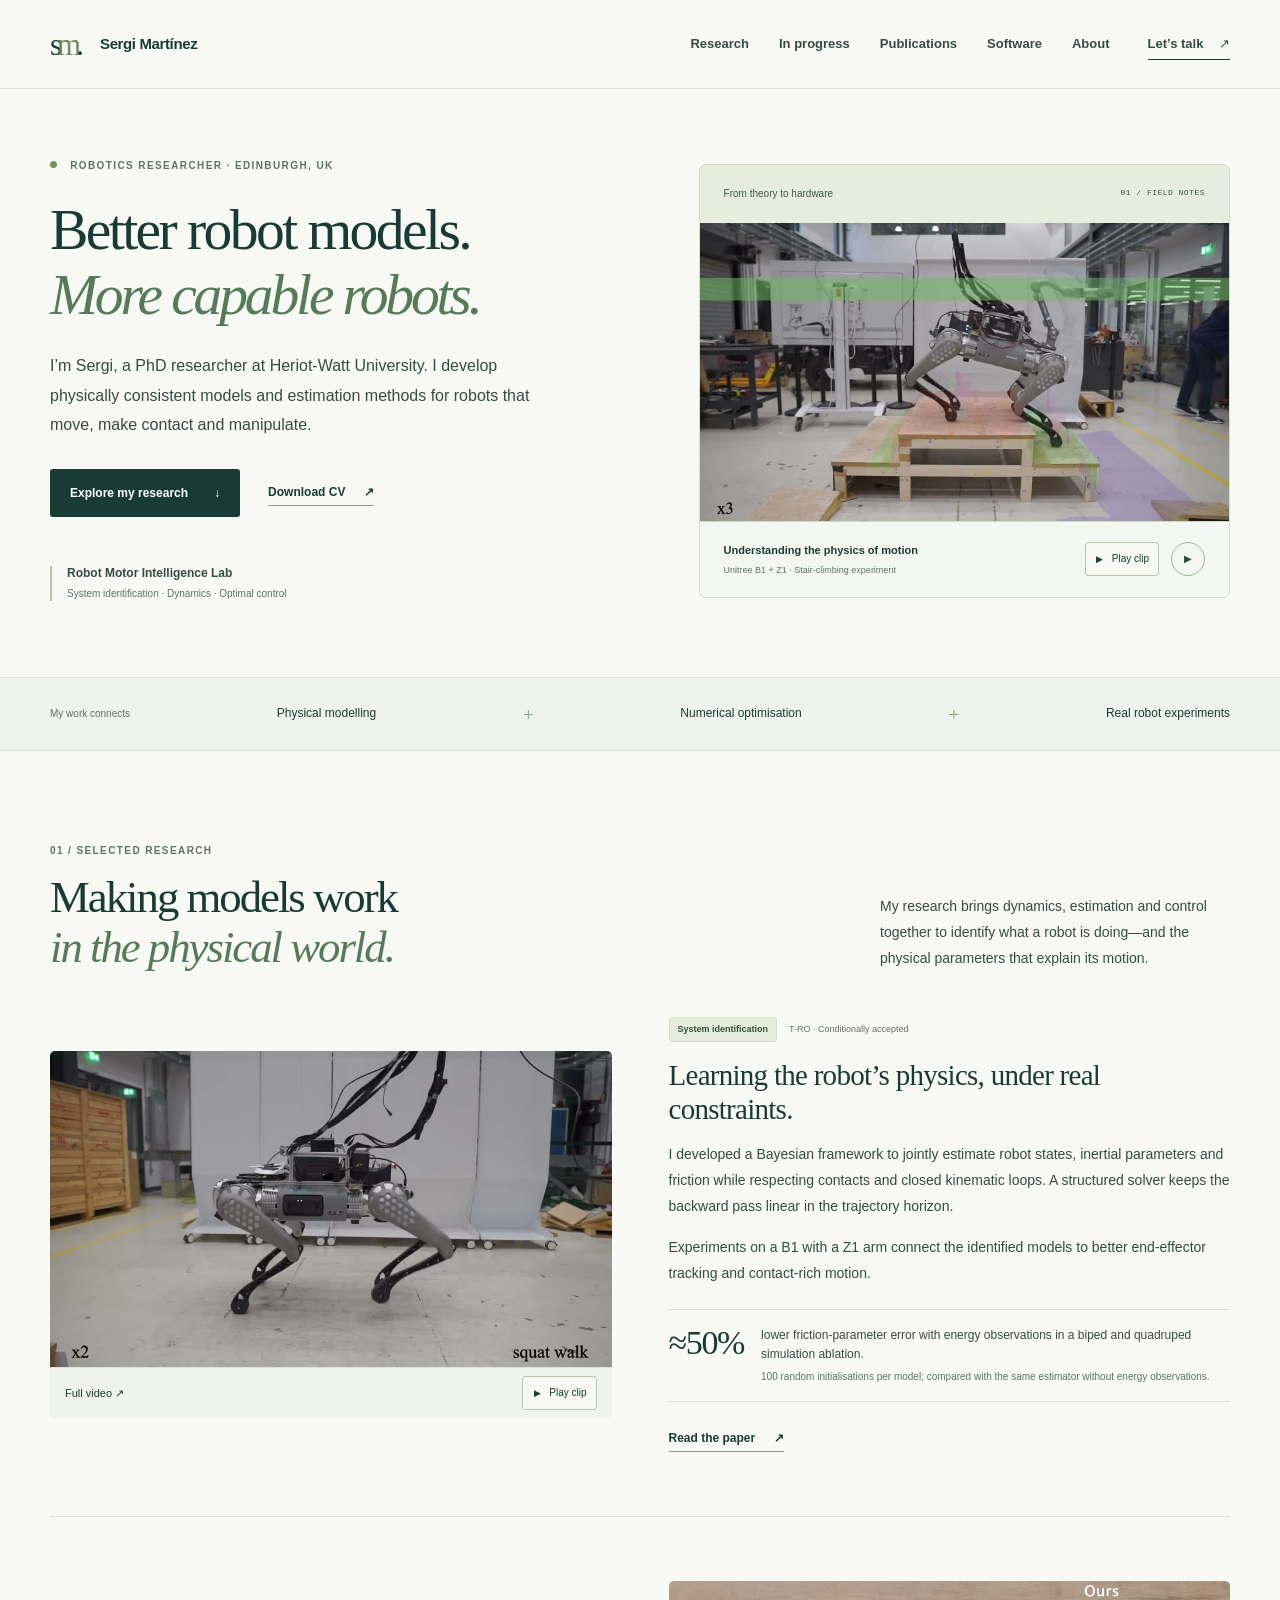
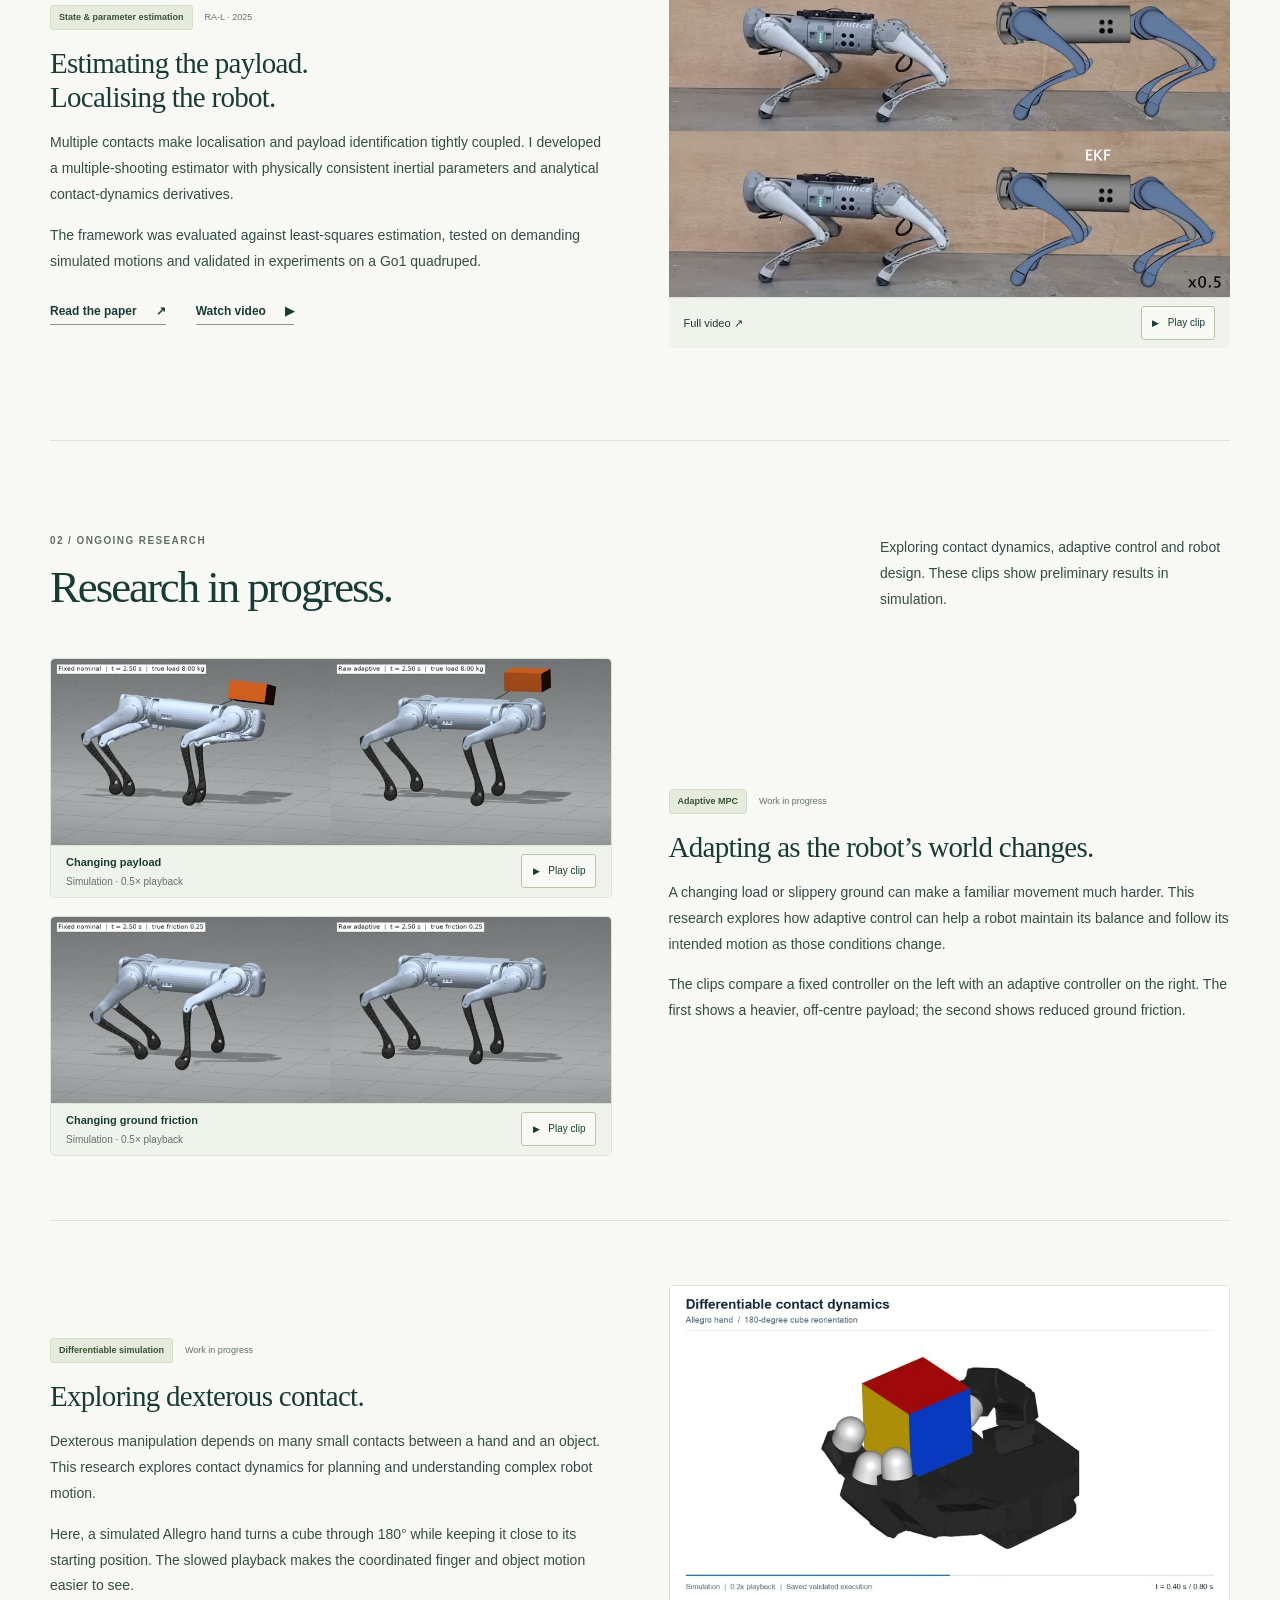
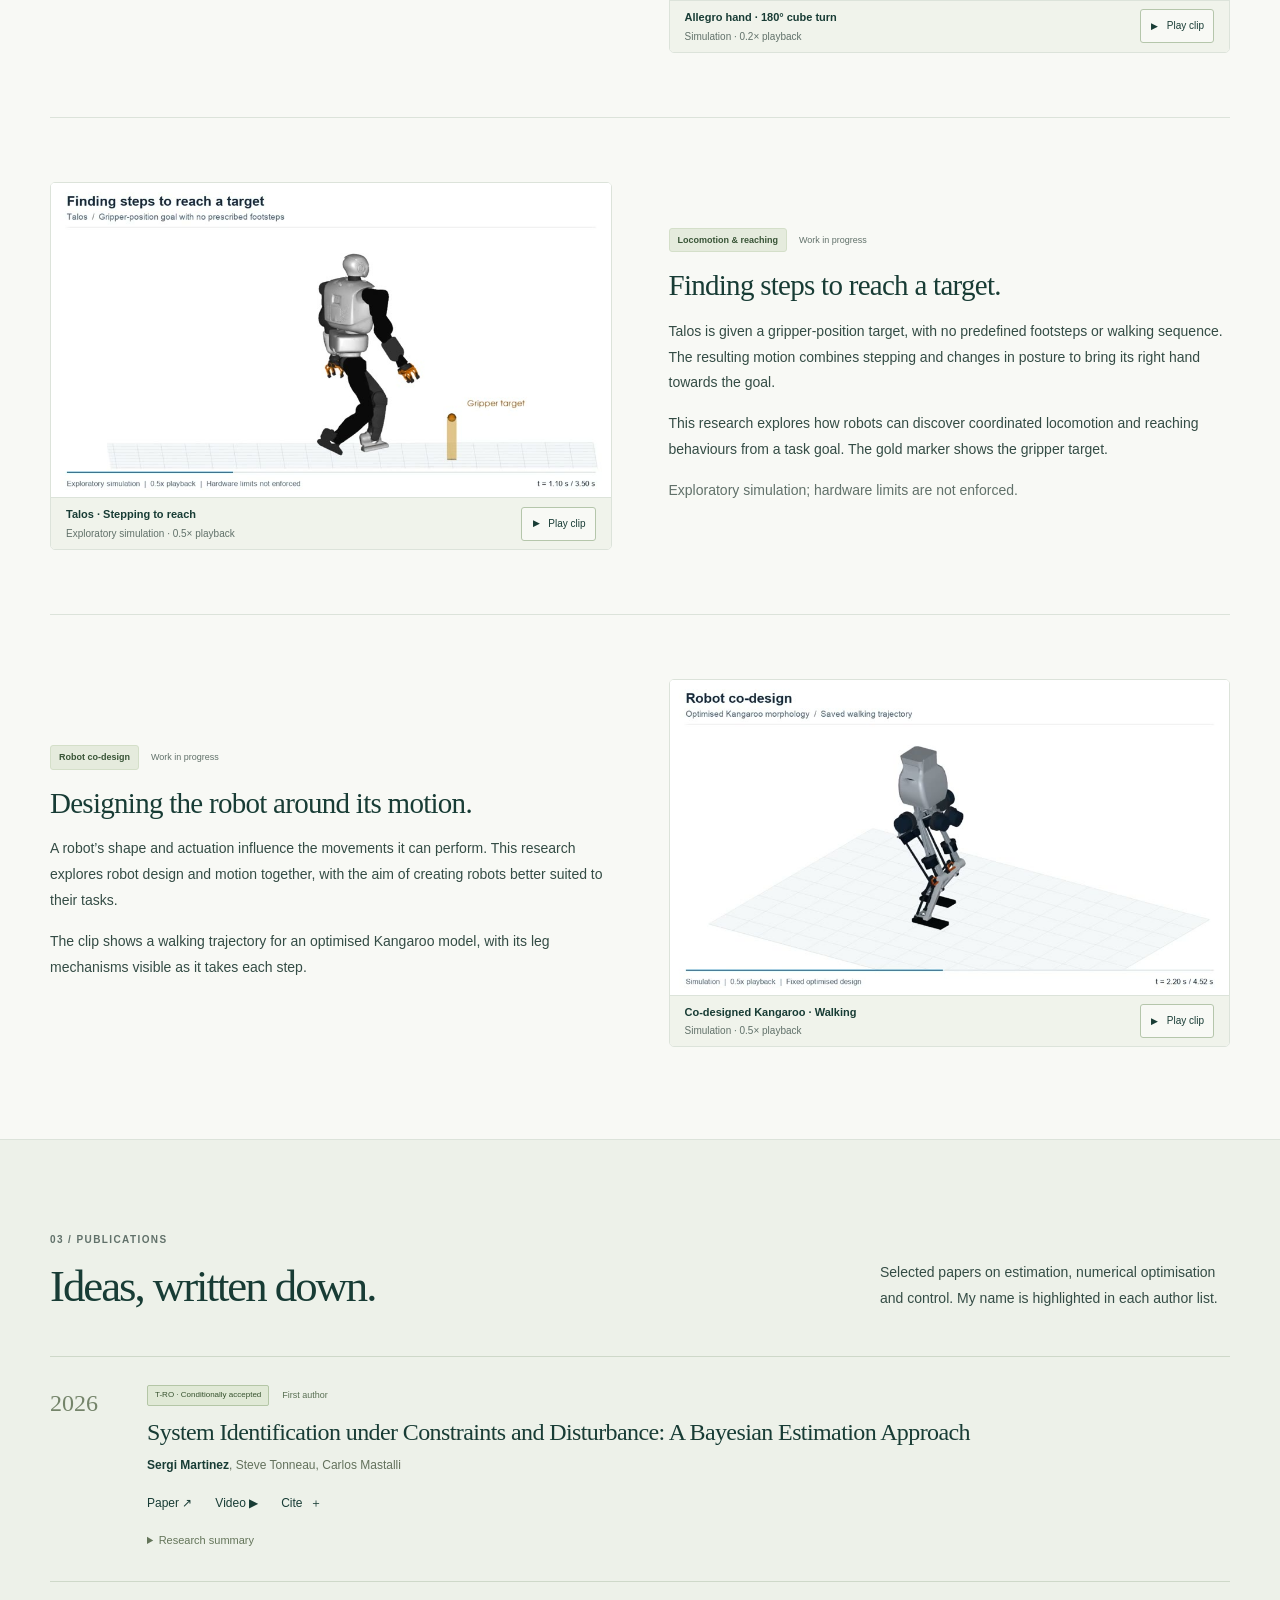
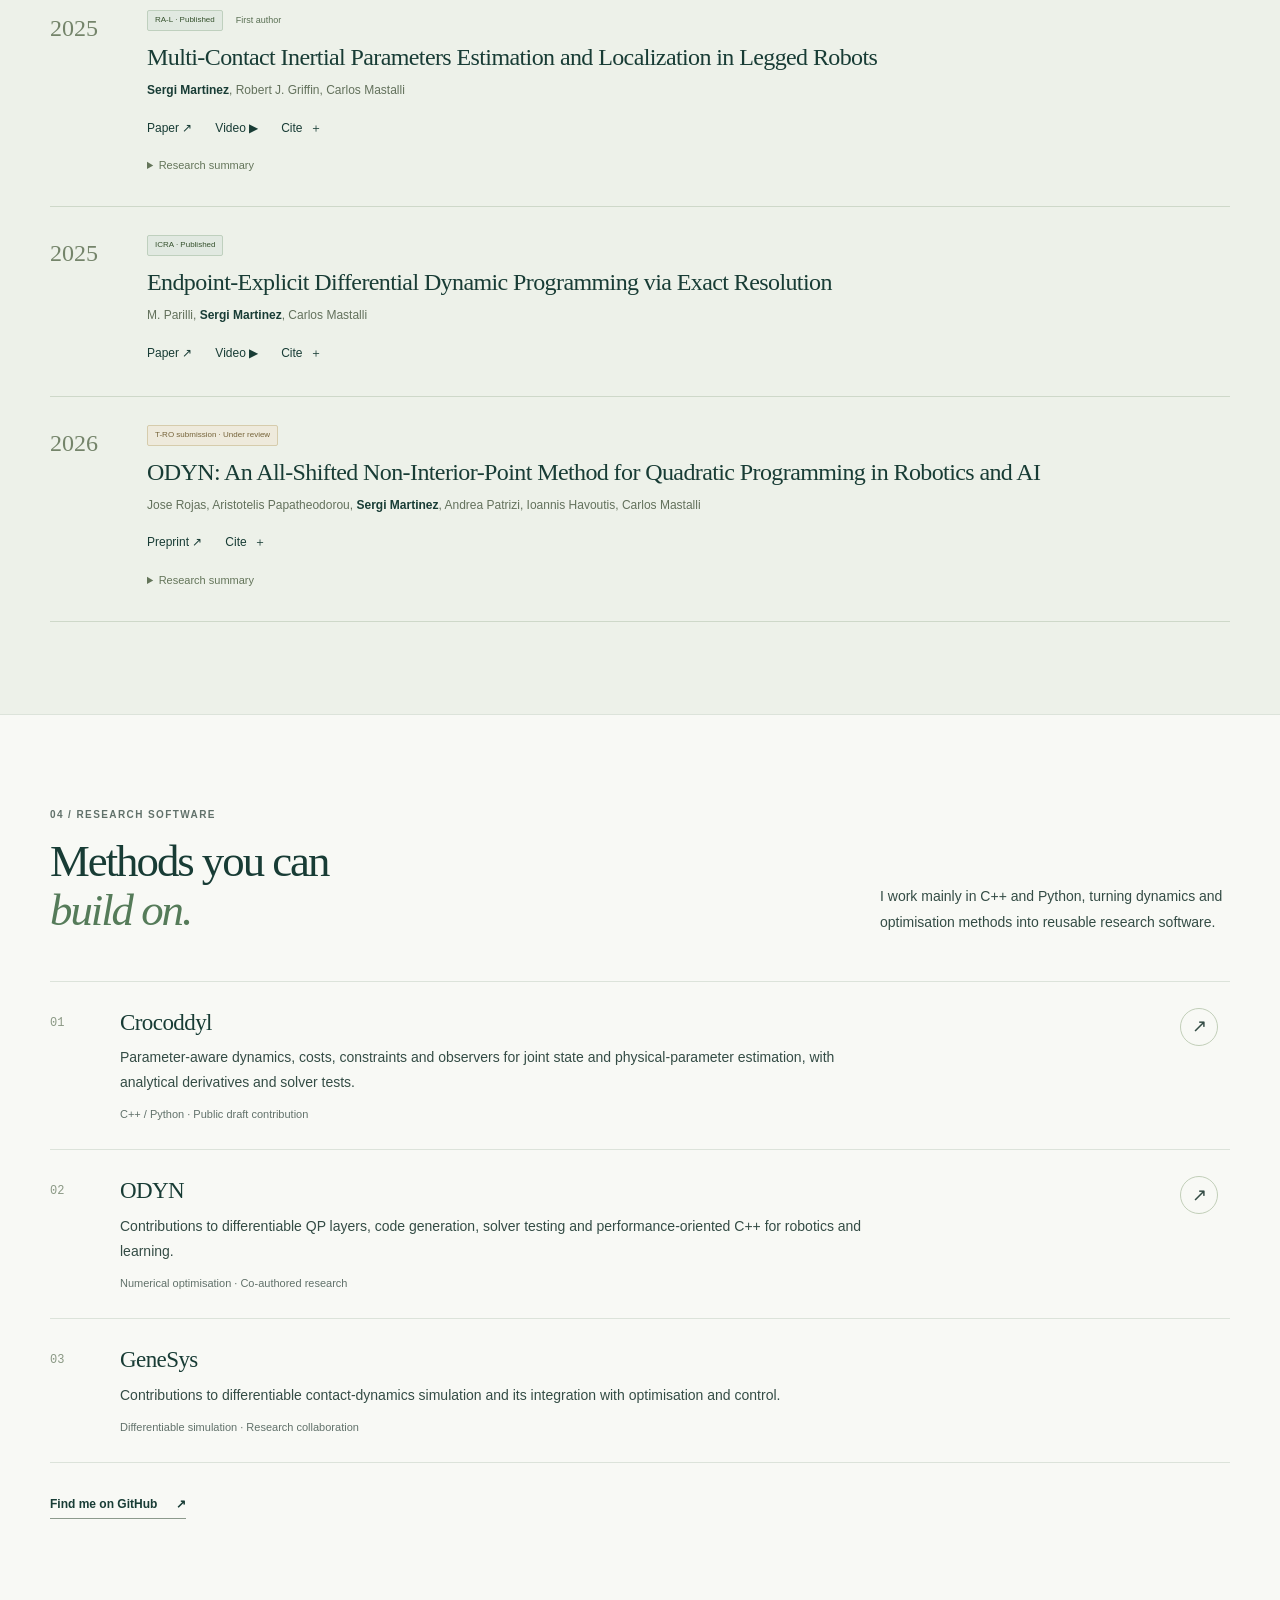
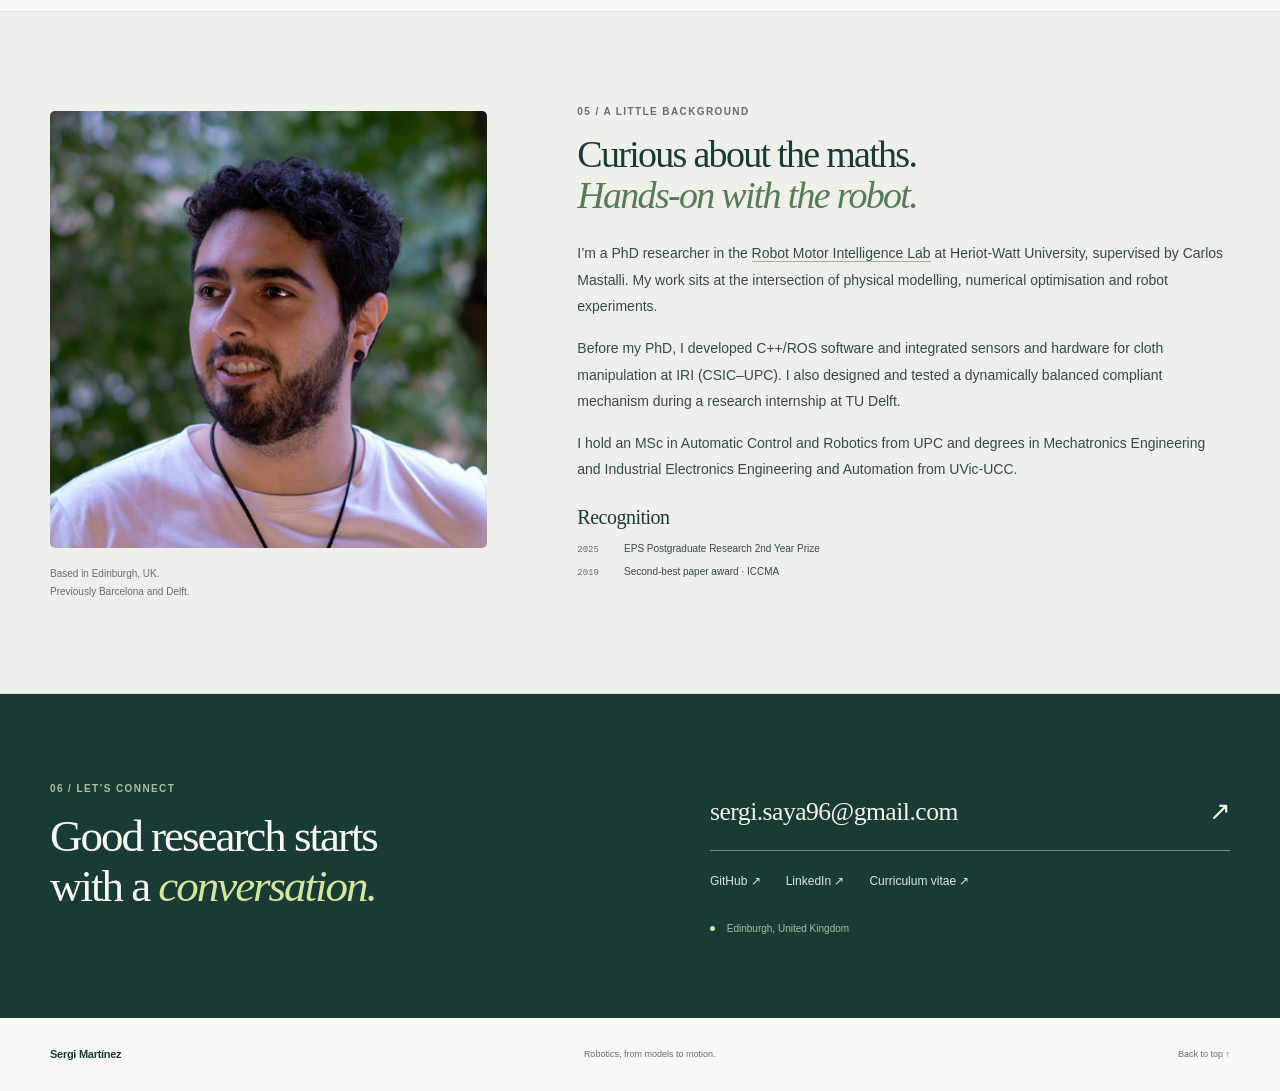
==== commit 754d5c7f: "Show Talos discovering steps for a reaching target" ====
--- a/index.html
+++ b/index.html
@@ -450,7 +450,56 @@
           </div>
         </article>
 
-        <article class="research-feature">
+        <article class="research-feature" id="talos-reaching" aria-labelledby="talos-title">
+          <figure class="research-image experiment-loop progress-clip">
+            <video
+              class="loop-video"
+              src="assets/videos/talos-reaching-steps.mp4"
+              data-loop-label="Talos stepping to reach a gripper target"
+              poster="assets/images/talos-reaching-steps-poster.jpg"
+              width="1280"
+              height="720"
+              muted
+              loop
+              playsinline
+              preload="none"
+              aria-label="Exploratory simulation of Talos discovering a stepping motion to bring its right gripper to a fixed gold target, without predefined footsteps"
+            ></video>
+            <figcaption class="loop-toolbar">
+              <span class="clip-description">
+                <strong>Talos · Stepping to reach</strong>
+                <span>Exploratory simulation · 0.5× playback</span>
+              </span>
+              <button class="loop-toggle" type="button" aria-label="Play Talos stepping to reach a gripper target">
+                <span class="loop-icon" aria-hidden="true">▶</span>
+                <span class="loop-action">Play clip</span>
+              </button>
+            </figcaption>
+          </figure>
+          <div class="research-copy">
+            <p class="tag-line">
+              <span class="tag">Locomotion &amp; reaching</span>
+              <span class="venue-note">Work in progress</span>
+            </p>
+            <h3 id="talos-title">Finding steps to reach a target.</h3>
+            <p>
+              Talos is given a gripper-position target, with no predefined
+              footsteps or walking sequence. The resulting motion combines
+              stepping and changes in posture to bring its right hand towards
+              the goal.
+            </p>
+            <p>
+              This research explores how robots can discover coordinated
+              locomotion and reaching behaviours from a task goal. The gold
+              marker shows the gripper target.
+            </p>
+            <p class="venue-note">
+              Exploratory simulation; hardware limits are not enforced.
+            </p>
+          </div>
+        </article>
+
+        <article class="research-feature research-feature-reverse">
           <figure class="research-image experiment-loop progress-clip">
             <video
               class="loop-video"
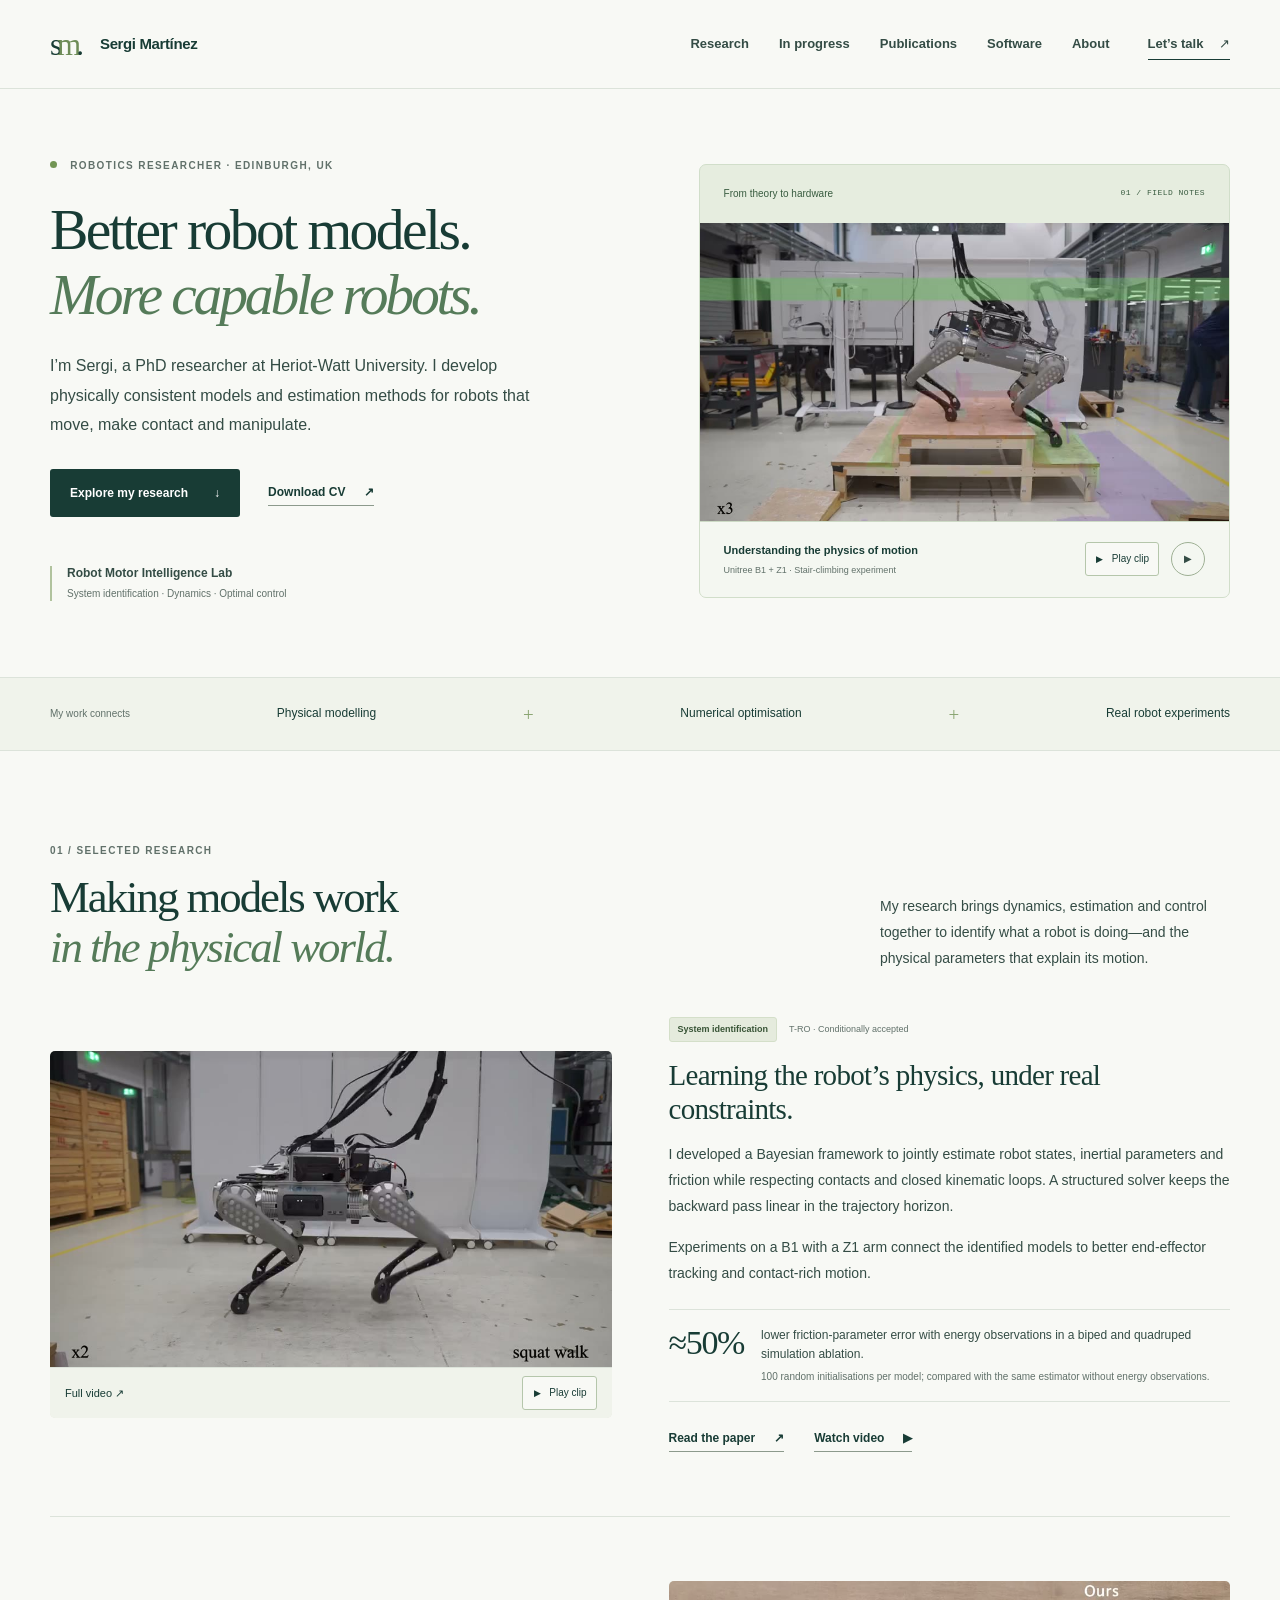
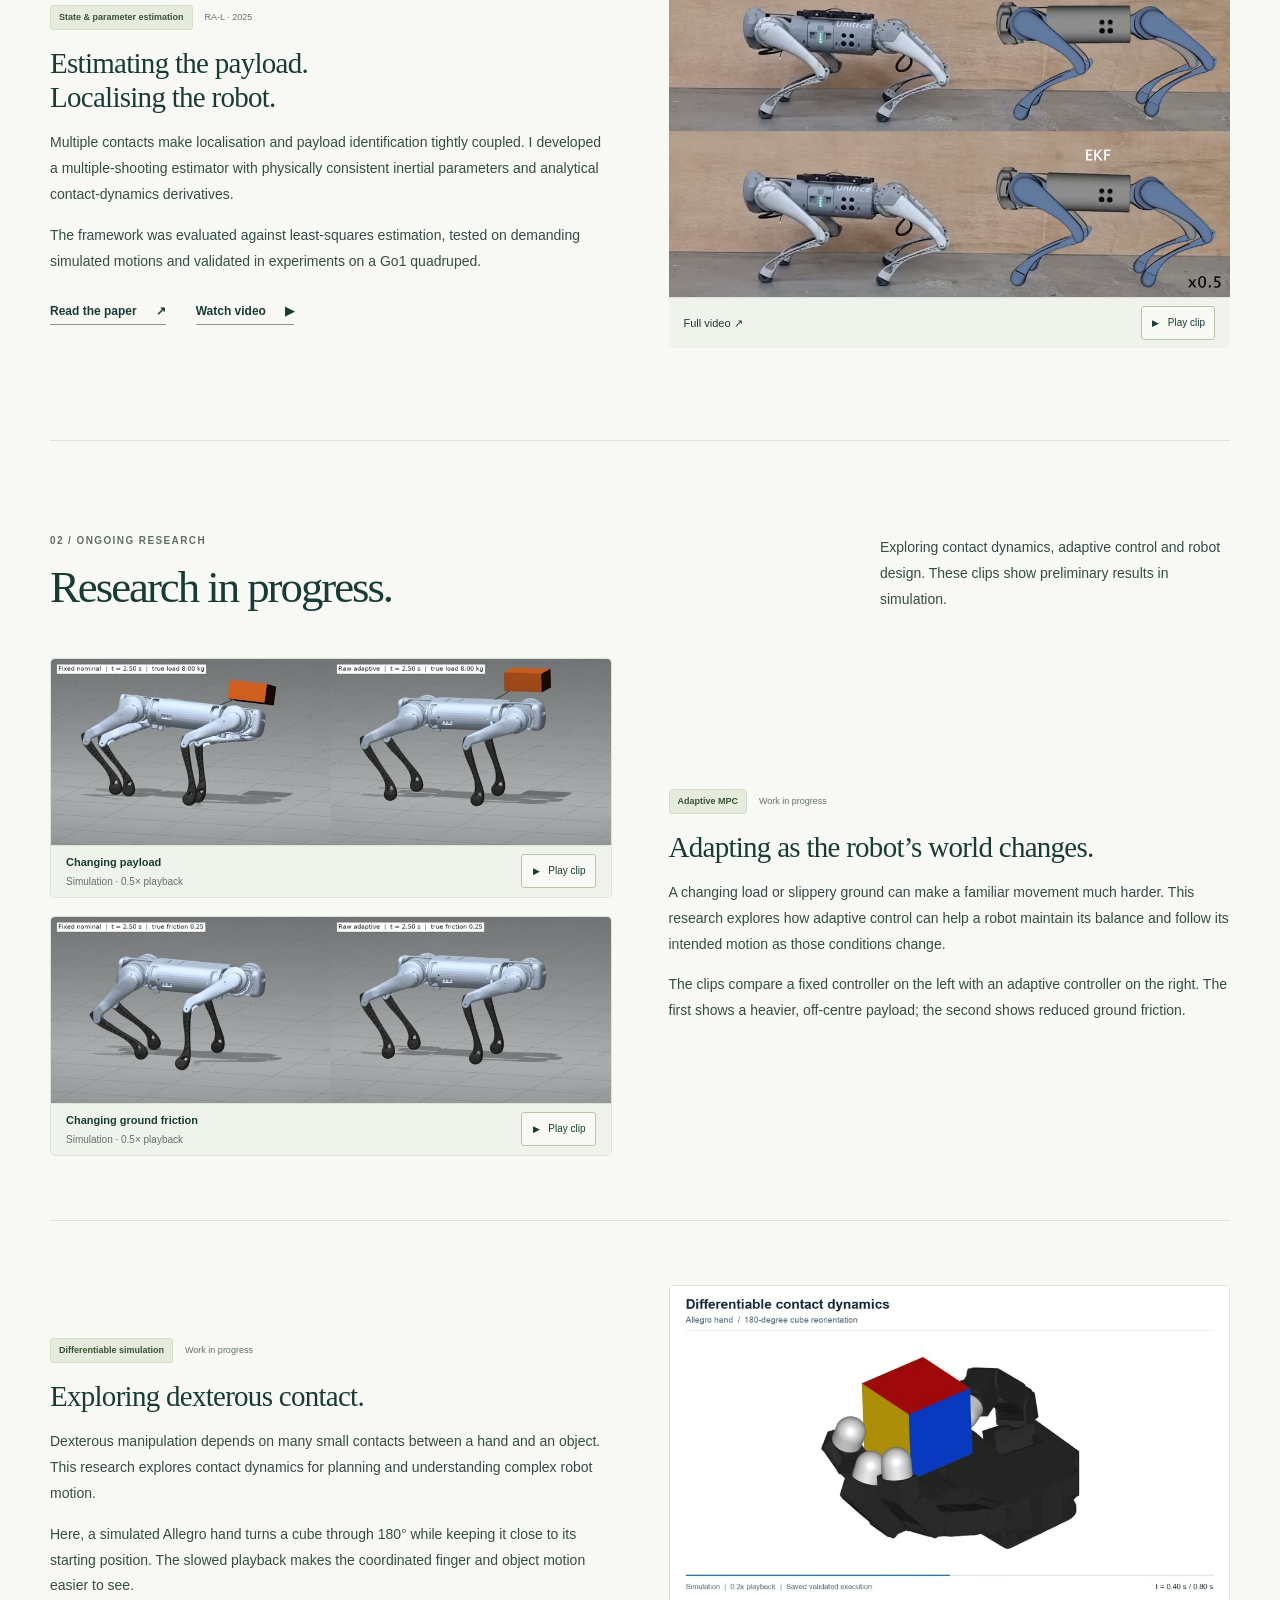
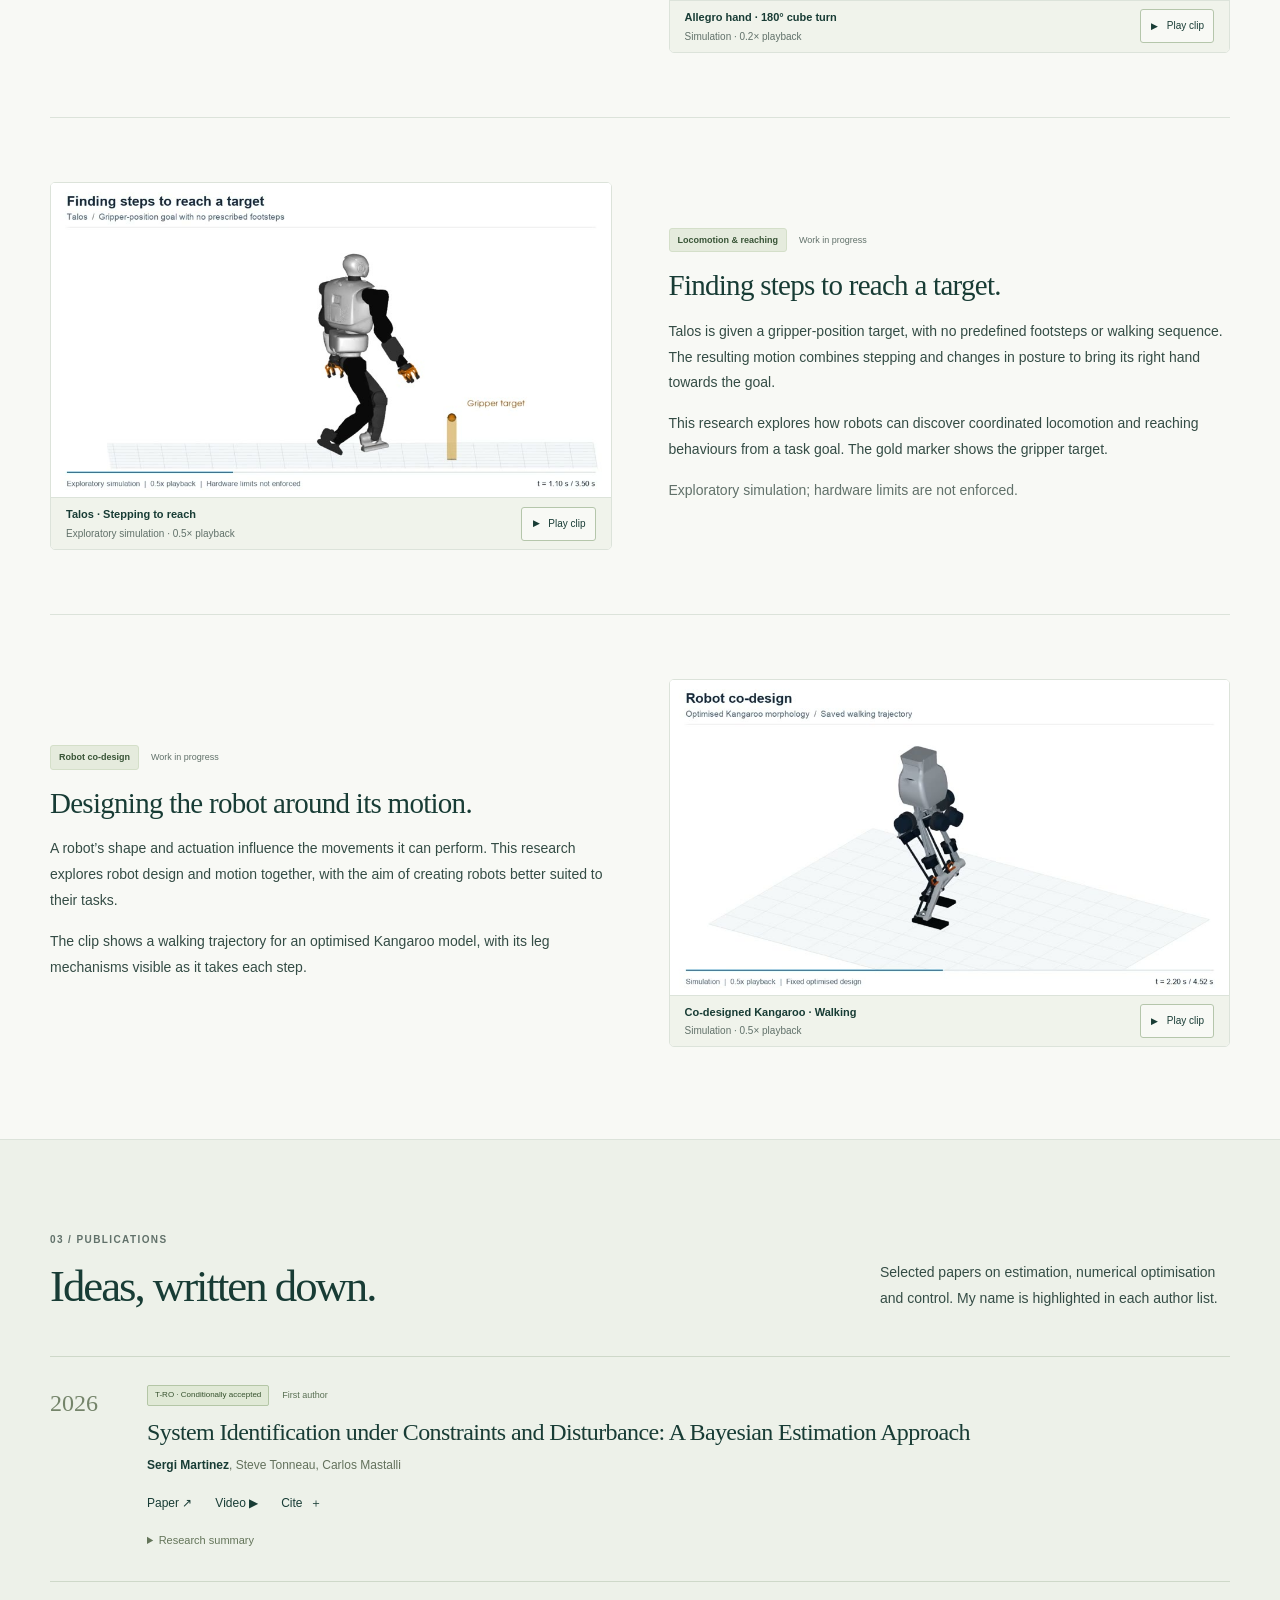
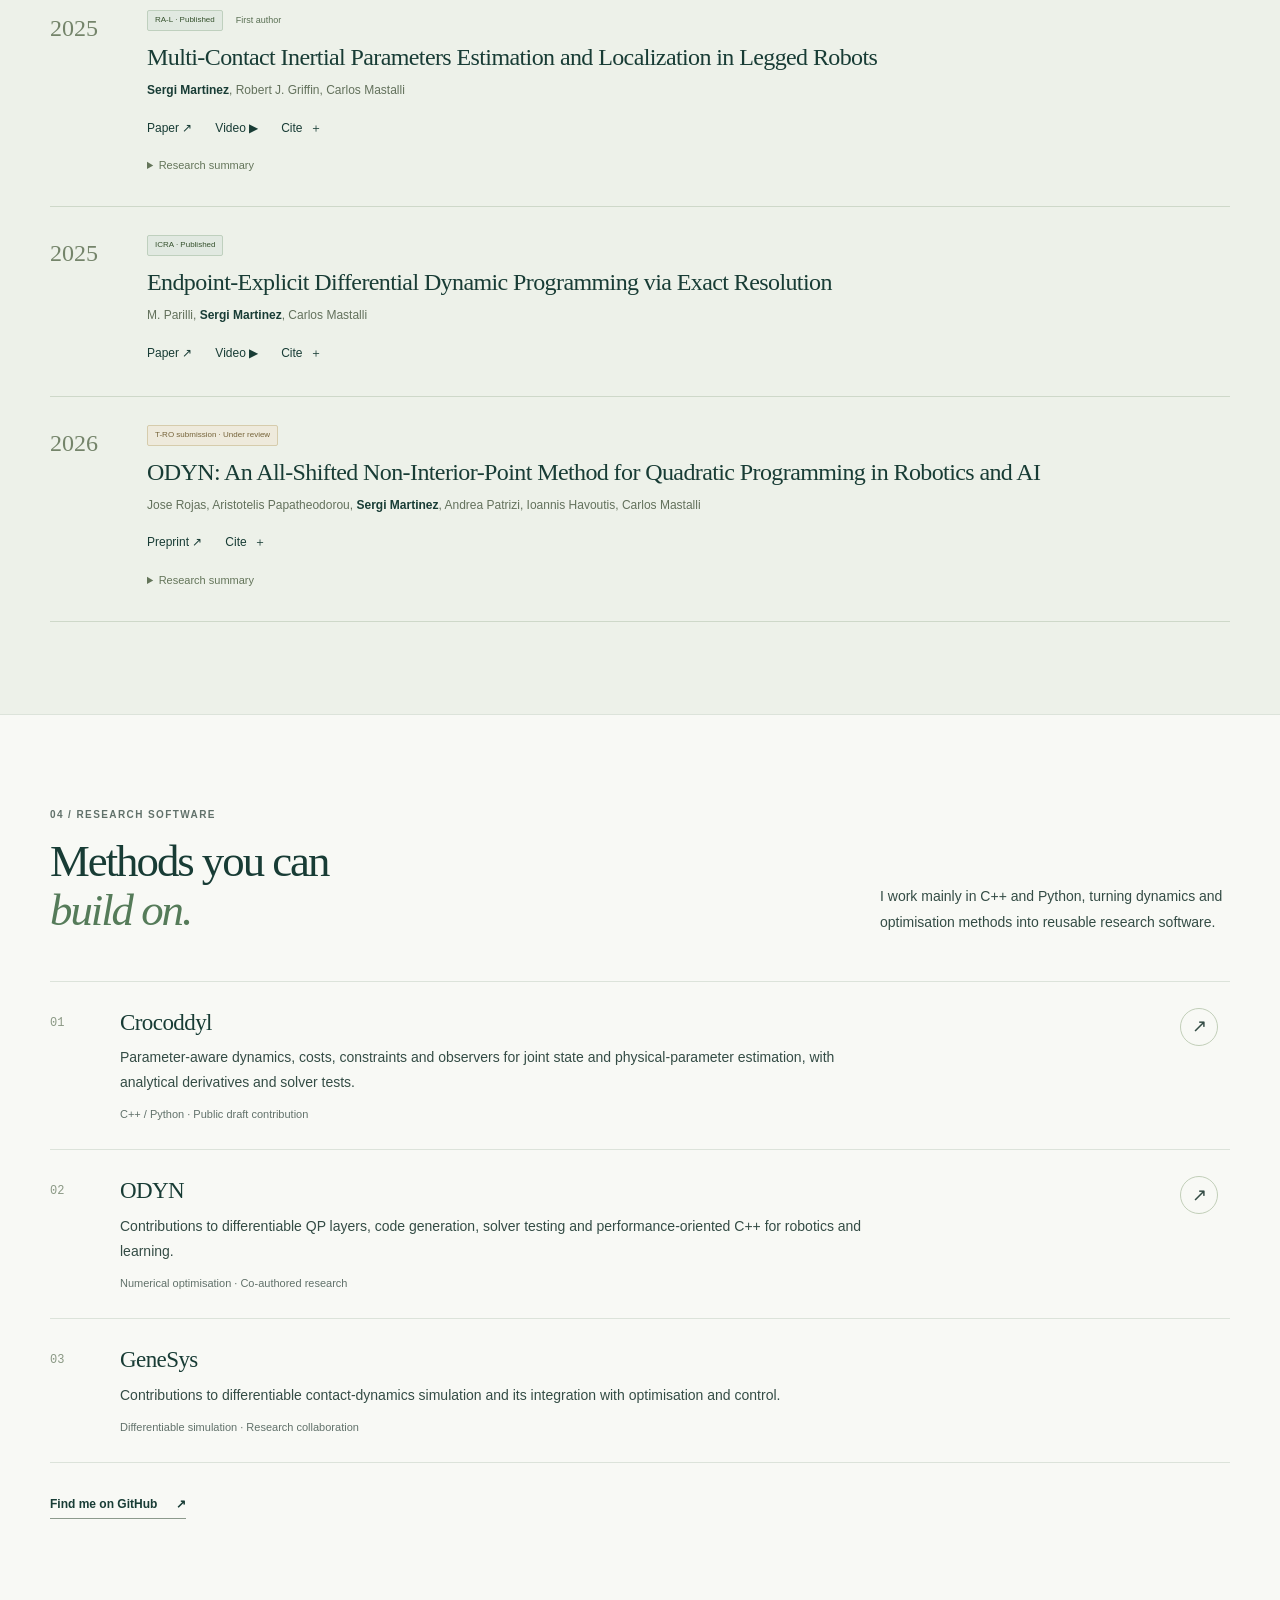
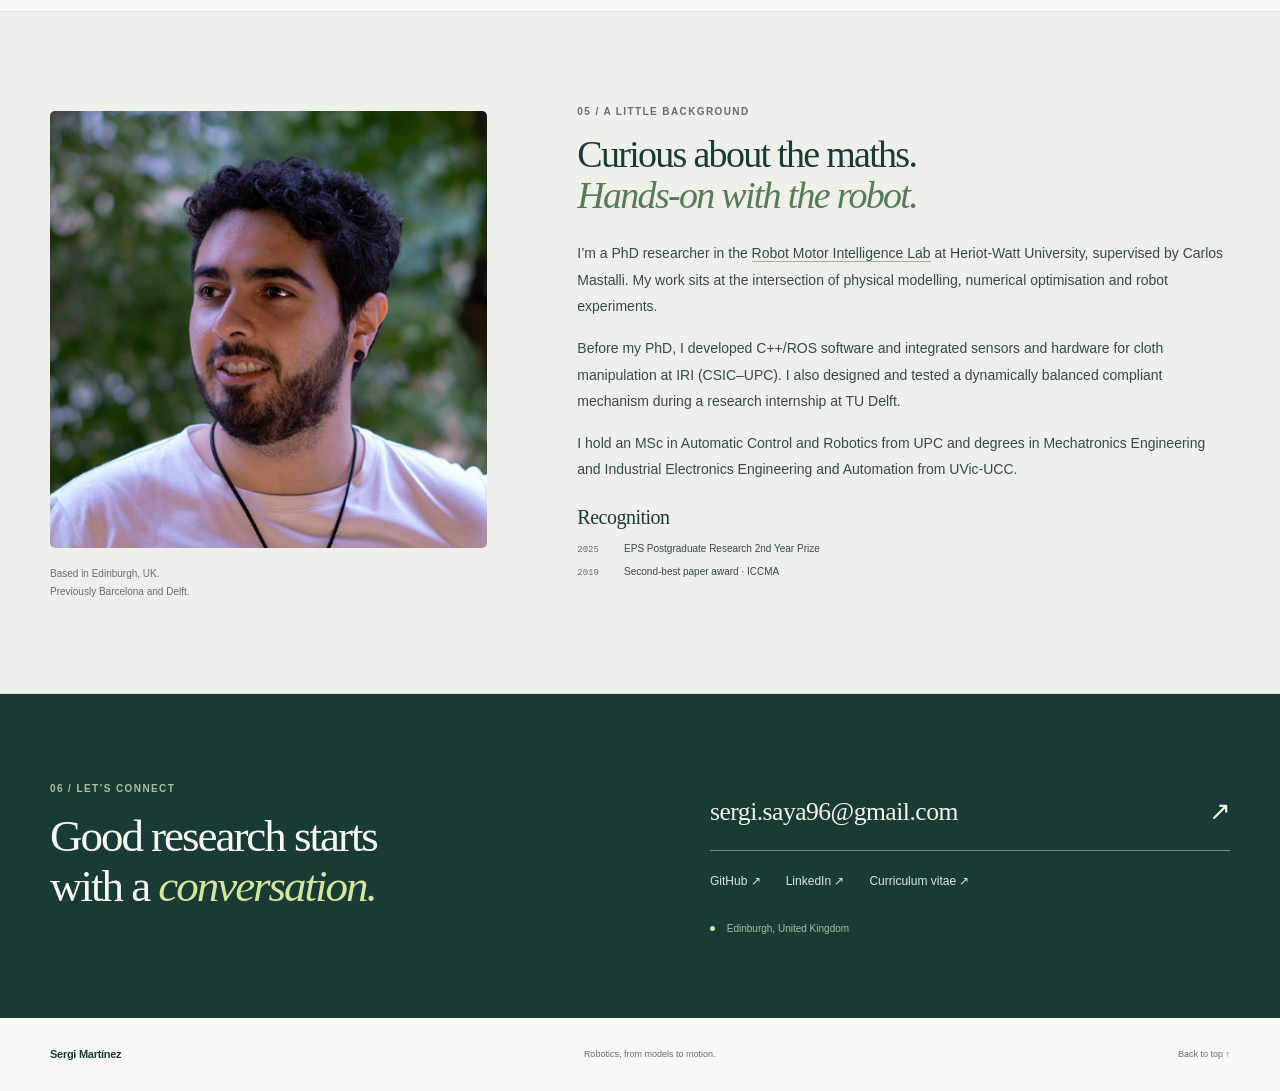
==== commit a5b2cfdc: "Add Watch video link to system identification feature" ====
--- a/index.html
+++ b/index.html
@@ -243,13 +243,20 @@
                 >
               </p>
             </div>
-            <a
-              class="text-link"
-              href="https://arxiv.org/abs/2602.16358"
-              target="_blank"
-              rel="noopener"
-              >Read the paper <span aria-hidden="true">↗</span></a
-            >
+            <div class="inline-links">
+              <a
+                class="text-link"
+                href="https://arxiv.org/abs/2602.16358"
+                target="_blank"
+                rel="noopener"
+                >Read the paper <span aria-hidden="true">↗</span></a
+              ><a
+                class="text-link"
+                href="https://youtu.be/ToTYp7mCkOQ"
+                data-video="ToTYp7mCkOQ"
+                >Watch video <span aria-hidden="true">▶</span></a
+              >
+            </div>
           </div>
         </article>
         <article class="research-feature research-feature-reverse">
